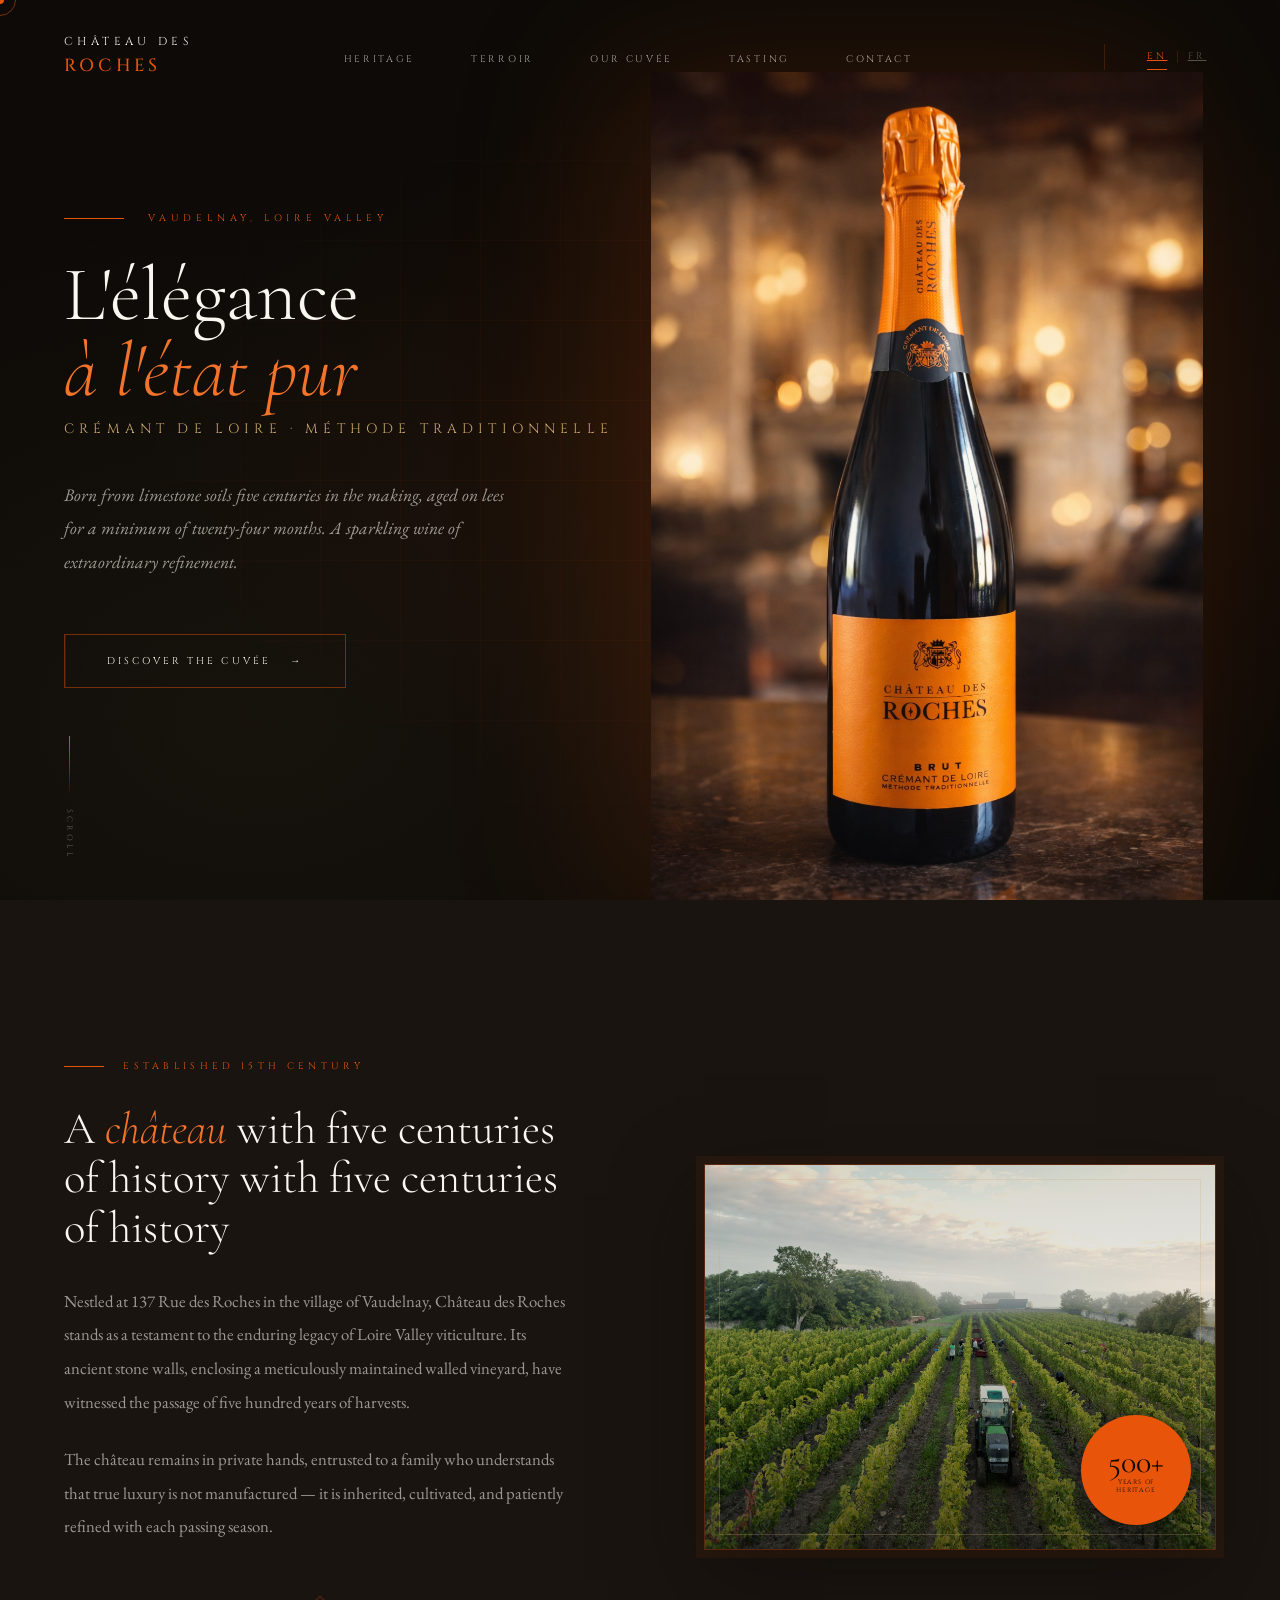
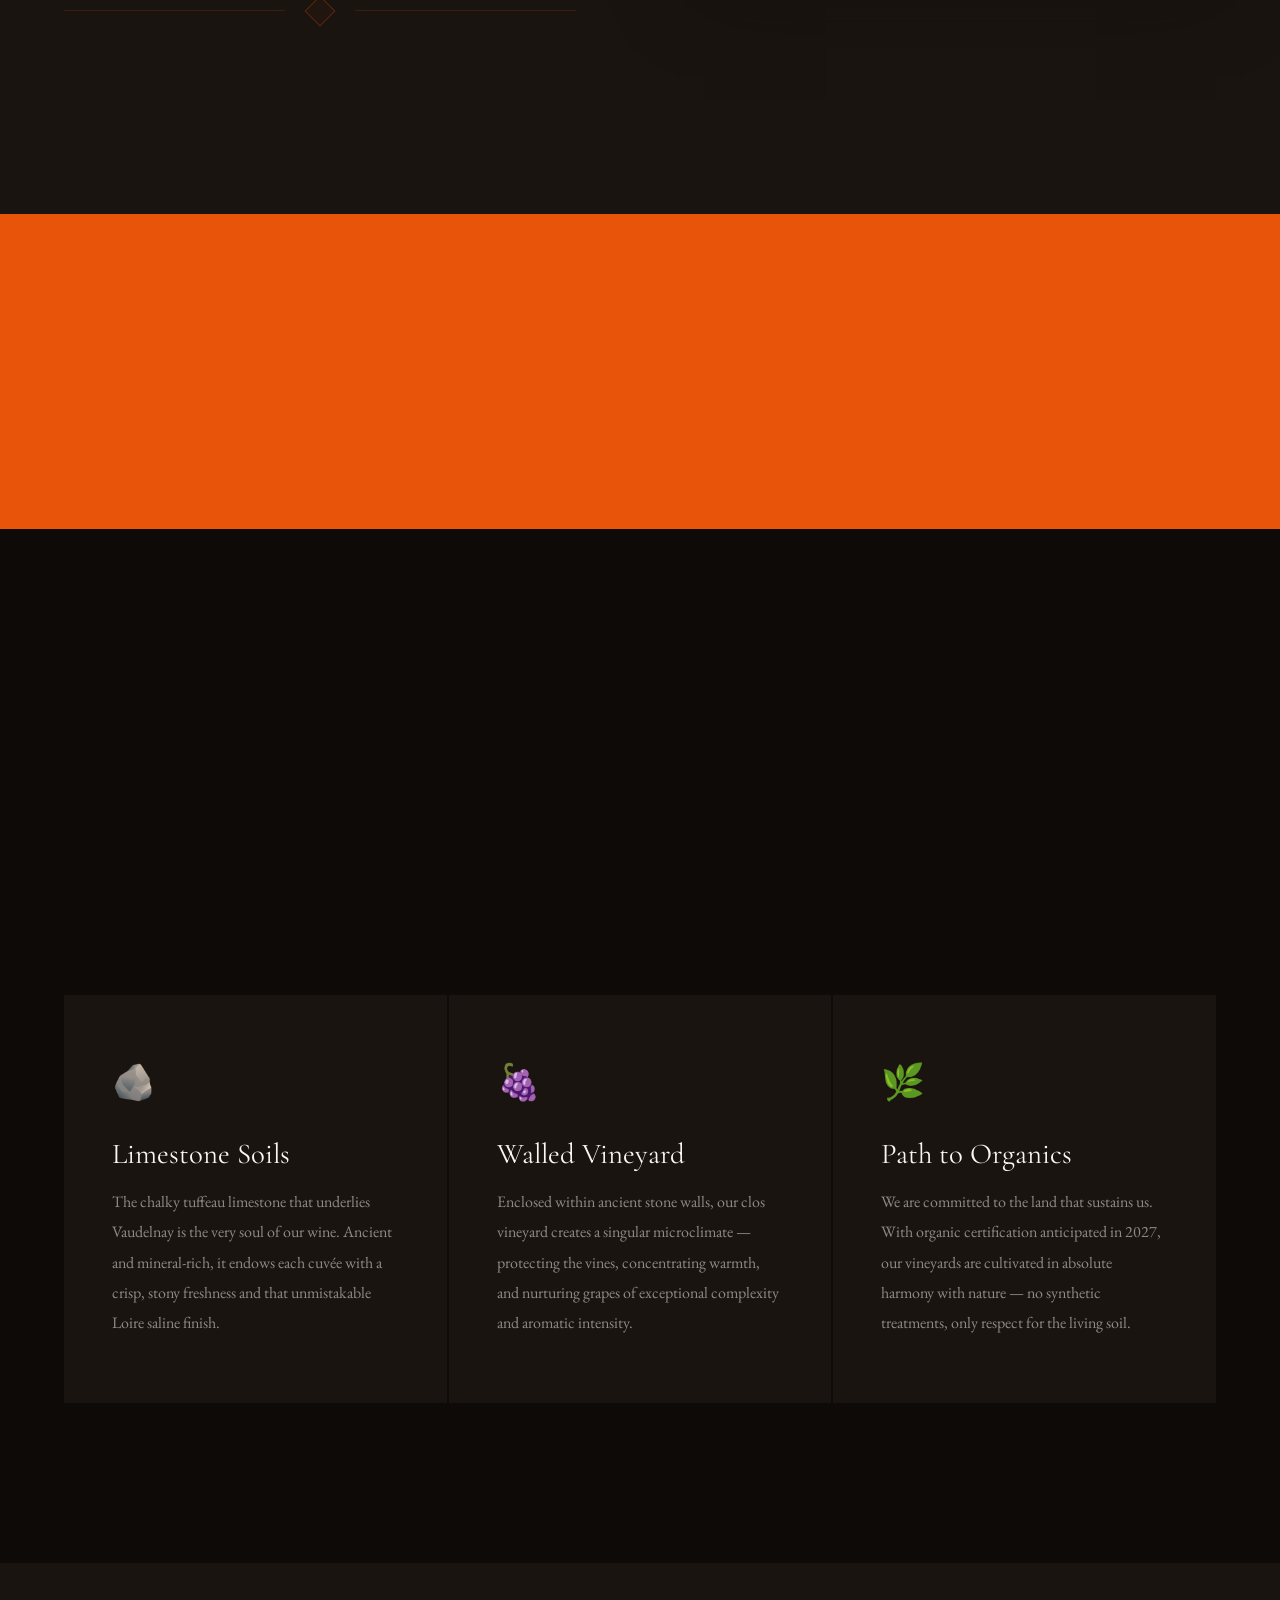
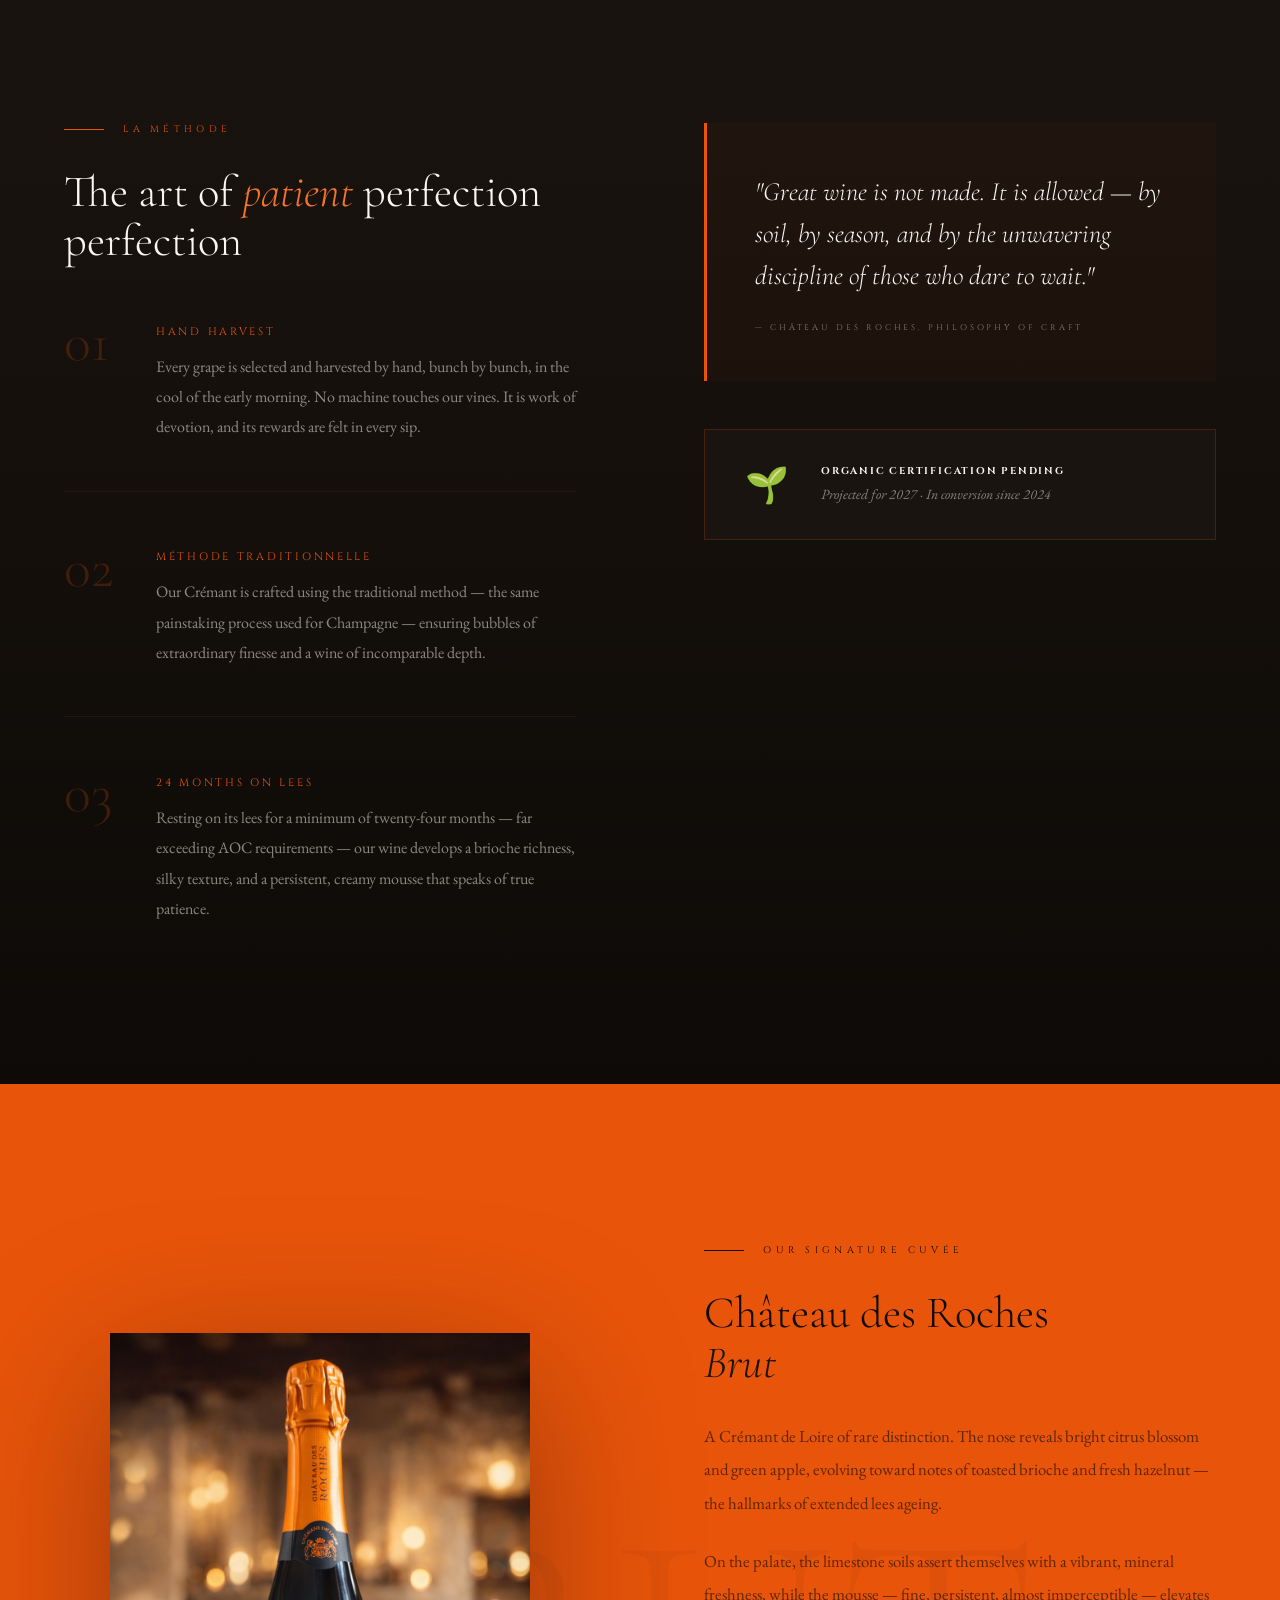
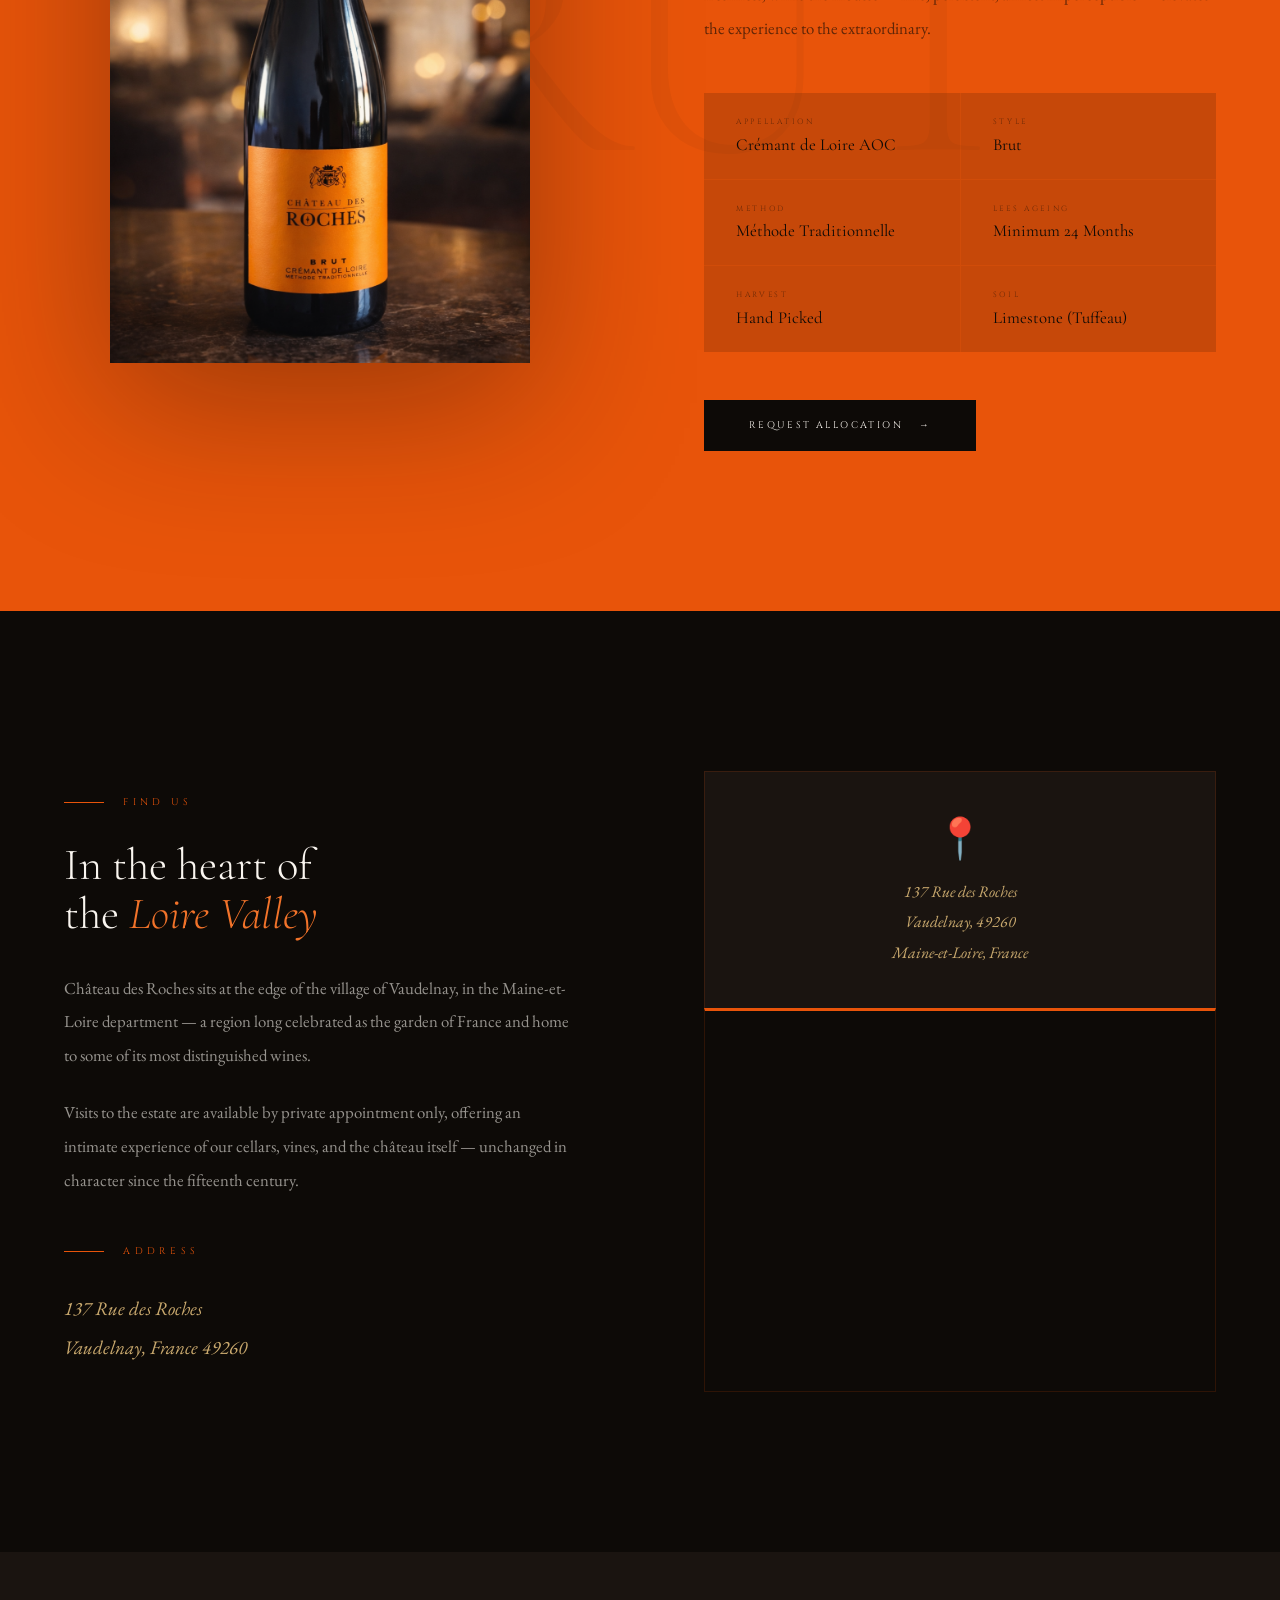
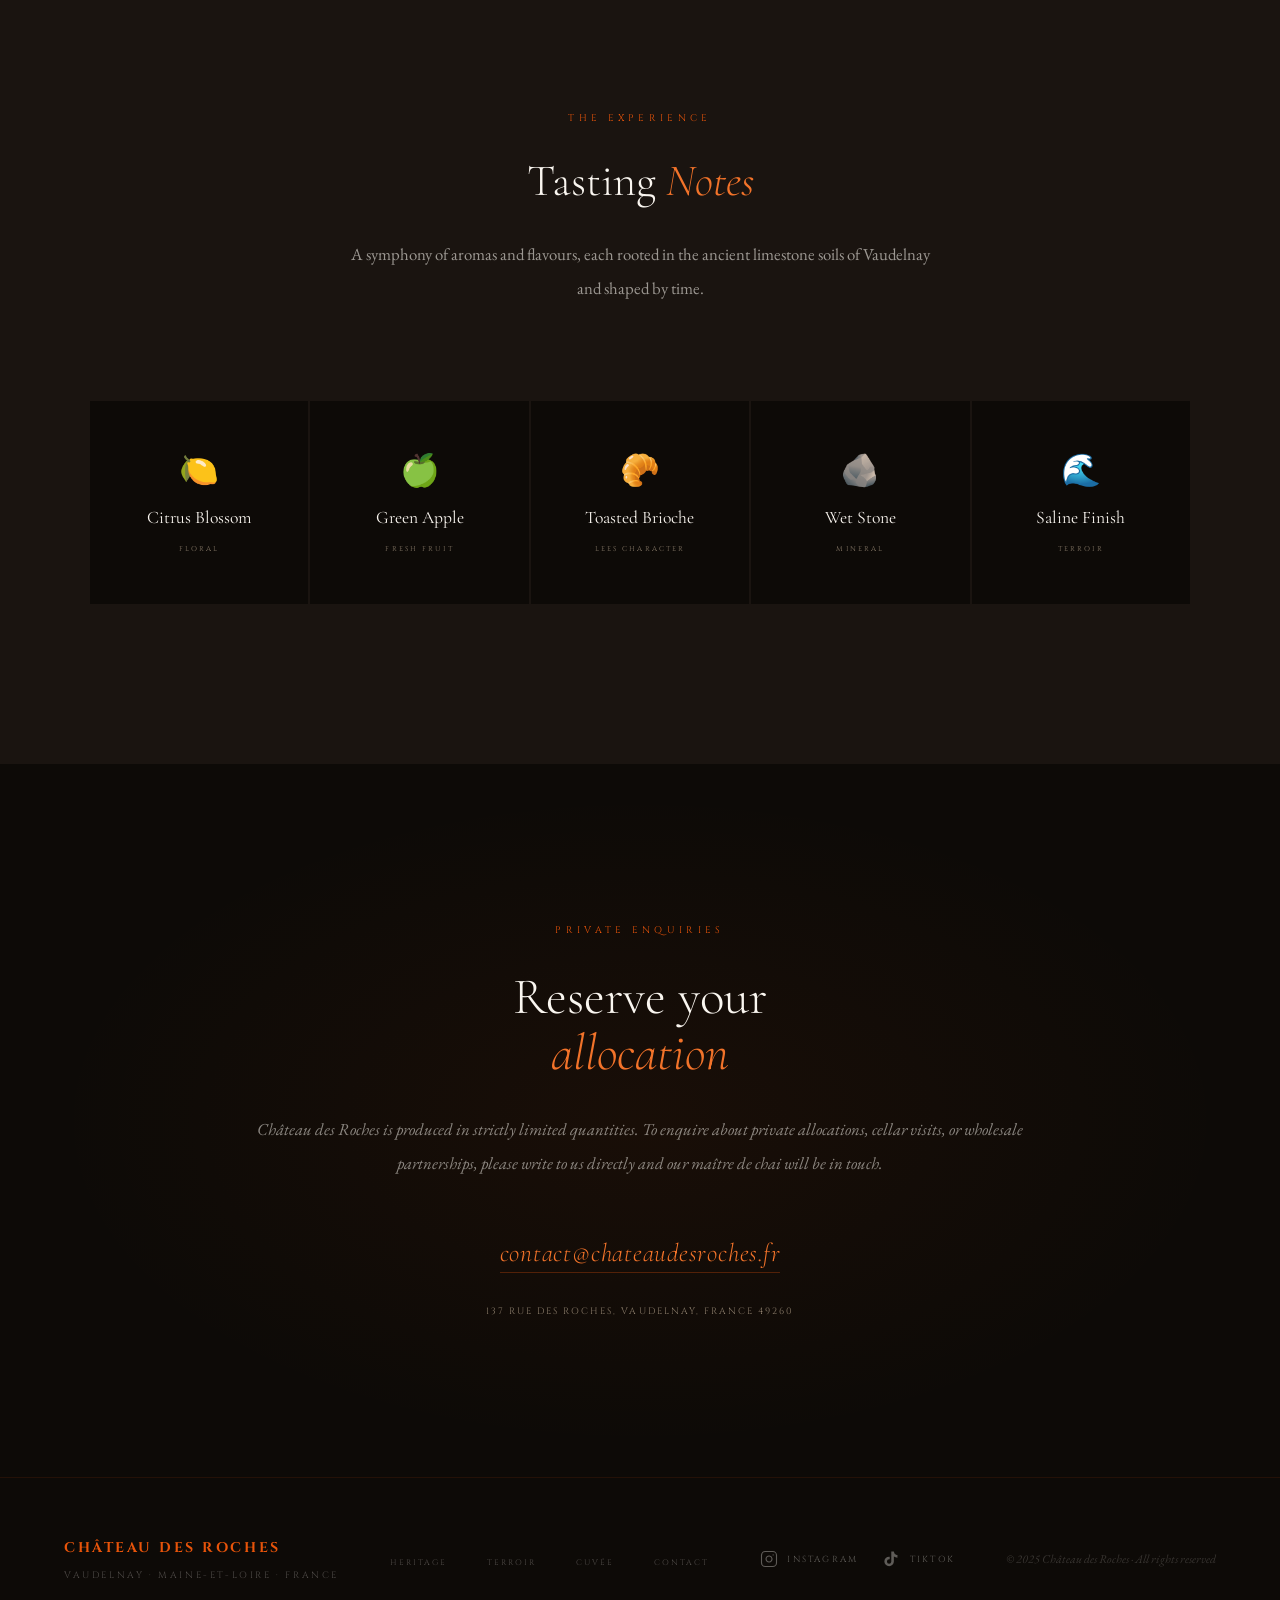
==== en/index.html @ 57ff8978 "Add /en/ English page with full SEO" ====
<!DOCTYPE html>
<html lang="en">
<head>
  <meta charset="UTF-8">
  <meta http-equiv="X-UA-Compatible" content="IE=edge">
  <meta name="viewport" content="width=device-width, initial-scale=1.0, minimum-scale=1.0">
  <meta name="theme-color" content="#0D0A07">
  <meta name="apple-mobile-web-app-capable" content="yes">
  <meta name="apple-mobile-web-app-status-bar-style" content="black-translucent">

  <!-- ═══ PRIMARY SEO ═══════════════════════════════════════════ -->
  <title>Château des Roches — Crémant de Loire Brut | Vaudelnay, France</title>
  <meta name="description" content="Château des Roches produces an exceptional Brut Crémant de Loire by méthode traditionnelle at our 15th-century walled estate in Vaudelnay, Loire Valley. Aged 24 months on lees on limestone soils. Private allocations available.">
  <meta name="keywords" content="Château des Roches, Chateau des Roches, Crémant de Loire, Cremant de Loire, vin effervescent Loire, sparkling wine Loire Valley, Vaudelnay, méthode traditionnelle, vin biologique Loire, organic wine Loire, Brut Crémant, Maine-et-Loire wine">
  <meta name="language" content="English">
  <meta name="robots" content="index, follow, max-snippet:-1, max-image-preview:large, max-video-preview:-1">
  <meta name="author" content="Château des Roches">
  <meta name="geo.region" content="FR-PDL">
  <meta name="geo.placename" content="Vaudelnay, Maine-et-Loire, France">
  <meta name="geo.position" content="47.1589;-0.1412">
  <meta name="ICBM" content="47.1589, -0.1412">

  <!-- ═══ CANONICAL & HREFLANG ══════════════════════════════════ -->
  <link rel="canonical" href="https://chateaudesroches.fr/en/">
  <link rel="alternate" hreflang="en" href="https://chateaudesroches.fr/en/">
  <link rel="alternate" hreflang="fr" href="https://chateaudesroches.fr/fr/">
  <link rel="alternate" hreflang="x-default" href="https://chateaudesroches.fr/en/">

  <!-- ═══ OPEN GRAPH (Facebook, LinkedIn, WhatsApp) ═════════════ -->
  <meta property="og:type" content="website">
  <meta property="og:site_name" content="Château des Roches">
  <meta property="og:title" content="Château des Roches — Crémant de Loire Brut">
  <meta property="og:description" content="A 15th-century walled estate in Vaudelnay producing an exceptional Brut Crémant de Loire. Aged 24 months on limestone lees. Private allocations available.">
  <meta property="og:url" content="https://chateaudesroches.fr/en/">
  <meta property="og:image" content="https://chateaudesroches.fr/images/Chateau_des_Roches_Bottle.PNG">
  <meta property="og:image:alt" content="Château des Roches Brut Crémant de Loire bottle">
  <meta property="og:image:width" content="1200">
  <meta property="og:image:height" content="1600">
  <meta property="og:locale" content="en_GB">
  <meta property="og:locale:alternate" content="fr_FR">

  <!-- ═══ TWITTER / X CARD ══════════════════════════════════════ -->
  <meta name="twitter:card" content="summary_large_image">
  <meta name="twitter:title" content="Château des Roches — Crémant de Loire Brut">
  <meta name="twitter:description" content="A 15th-century walled estate in Vaudelnay producing an exceptional Brut Crémant de Loire. Aged 24 months on limestone lees.">
  <meta name="twitter:image" content="https://chateaudesroches.fr/images/Chateau_des_Roches_Bottle.PNG">

  <!-- ═══ JSON-LD STRUCTURED DATA ═══════════════════════════════ -->
  <script type="application/ld+json">
  {
    "@context": "https://schema.org",
    "@graph": [
      {
        "@type": "Winery",
        "@id": "https://chateaudesroches.fr/#winery",
        "name": "Château des Roches",
        "alternateName": ["Chateau des Roches", "Château des Roches Vaudelnay"],
        "description": "A 15th-century privately owned walled estate in Vaudelnay, Loire Valley, producing exquisite Brut Crémant de Loire by méthode traditionnelle from limestone soils, aged a minimum of 24 months on lees.",
        "url": "https://chateaudesroches.fr",
        "logo": "https://chateaudesroches.fr/images/Chateau_des_Roches_Bottle.PNG",
        "image": [
          "https://chateaudesroches.fr/images/Chateau_des_Roches_Bottle.PNG",
          "https://chateaudesroches.fr/images/Vendanges_Drone.JPG"
        ],
        "foundingDate": "1400",
        "address": {
          "@type": "PostalAddress",
          "streetAddress": "137 Rue des Roches",
          "addressLocality": "Vaudelnay",
          "postalCode": "49260",
          "addressCountry": "FR",
          "addressRegion": "Pays de la Loire"
        },
        "geo": {
          "@type": "GeoCoordinates",
          "latitude": 47.1589,
          "longitude": -0.1412
        },
        "email": "contact@chateaudesroches.fr",
        "sameAs": [
          "https://www.instagram.com/chateaudesroches",
          "https://www.tiktok.com/@chateaudesroches"
        ],
        "hasMap": "https://maps.google.com/maps?q=137+Rue+des+Roches,+Vaudelnay,+49260,+France"
      },
      {
        "@type": "Product",
        "@id": "https://chateaudesroches.fr/#product",
        "name": "Château des Roches Brut Crémant de Loire",
        "description": "An exceptional Brut Crémant de Loire produced by méthode traditionnelle from hand-harvested grapes on limestone soils in Vaudelnay. Aged minimum 24 months on lees, developing fine persistent bubbles, citrus blossom, toasted brioche and a distinctive mineral saline finish.",
        "brand": { "@type": "Brand", "name": "Château des Roches" },
        "manufacturer": { "@id": "https://chateaudesroches.fr/#winery" },
        "image": "https://chateaudesroches.fr/images/Chateau_des_Roches_Bottle.PNG",
        "category": "Crémant de Loire AOC",
        "countryOfOrigin": "FR",
        "additionalProperty": [
          { "@type": "PropertyValue", "name": "Appellation", "value": "Crémant de Loire AOC" },
          { "@type": "PropertyValue", "name": "Style", "value": "Brut" },
          { "@type": "PropertyValue", "name": "Method", "value": "Méthode Traditionnelle" },
          { "@type": "PropertyValue", "name": "Lees Ageing", "value": "Minimum 24 months" },
          { "@type": "PropertyValue", "name": "Harvest", "value": "Hand picked" },
          { "@type": "PropertyValue", "name": "Soil", "value": "Limestone (Tuffeau)" }
        ]
      },
      {
        "@type": "WebSite",
        "@id": "https://chateaudesroches.fr/#website",
        "url": "https://chateaudesroches.fr",
        "name": "Château des Roches",
        "description": "Official website of Château des Roches — Crémant de Loire, Vaudelnay",
        "inLanguage": ["en", "fr"],
        "publisher": { "@id": "https://chateaudesroches.fr/#winery" }
      }
    ]
  }
  </script>

  <!-- ═══ STYLESHEETS ════════════════════════════════════════════ -->
  <link rel="stylesheet" href="../css/style.css">
  <link rel="stylesheet" href="../css/animations.css">
  <link rel="preconnect" href="https://fonts.googleapis.com">
  <link rel="dns-prefetch" href="https://fonts.googleapis.com">
  <link href="https://fonts.googleapis.com/css2?family=Cormorant+Garamond:ital,wght@0,300;0,400;0,500;1,300;1,400&family=Cinzel:wght@300;400;500&family=EB+Garamond:ital,wght@0,400;0,500;1,400&display=swap" rel="stylesheet">
</head>
<body>

  <div class="cursor" id="cursor"></div>
  <div class="cursor-ring" id="cursorRing"></div>

  <!-- ═══════════════════════════════════════ NAVIGATION -->
  <nav id="nav">
    <a href="#" class="nav-logo">
      Château des
      <span>Roches</span>
    </a>
    <button class="nav-toggle" id="navToggle" aria-label="Toggle menu">
      <span></span><span></span><span></span>
    </button>
    <ul class="nav-links" id="navLinks">
      <li><a href="#heritage">Heritage</a></li>
      <li><a href="#terroir">Terroir</a></li>
      <li><a href="#cuvee">Our Cuvée</a></li>
      <li><a href="#tasting">Tasting</a></li>
      <li><a href="#contact">Contact</a></li>
    </ul>
    <div class="lang-switcher">
      <a class="lang-btn active" href="/en/" aria-label="English">EN</a>
      <span class="lang-divider"></span>
      <a class="lang-btn" href="/fr/" aria-label="Passer en français">FR</a>
    </div>
  </nav>

  <!-- ═══════════════════════════════════════ HERO -->
  <section class="hero" id="home">
    <div class="hero-bg"></div>
    <div class="hero-lines"></div>
    <div class="hero-content">
      <p class="hero-eyebrow">Vaudelnay, Loire Valley</p>
      <h1 class="hero-title">
        L'élégance<br>
        <em>à l'état pur</em>
      </h1>
      <p class="hero-subtitle">Crémant de Loire · Méthode Traditionnelle</p>
      <p class="hero-desc">Born from limestone soils five centuries in the making, aged on lees for a minimum of twenty-four months. A sparkling wine of extraordinary refinement.</p>
      <a href="#cuvee" class="hero-cta">
        <span>Discover the Cuvée</span>
        <span class="hero-cta-arrow">→</span>
      </a>
    </div>
    <div class="hero-bottle">
      <img src="../images/Chateau_des_Roches_Bottle.PNG" alt="Château des Roches Brut Crémant de Loire">
    </div>
    <div class="scroll-indicator">
      <div class="scroll-line"></div>
      <span>Scroll</span>
    </div>
  </section>

  <!-- ═══════════════════════════════════════ HERITAGE -->
  <section class="heritage" id="heritage">
    <div class="heritage-grid">
      <div class="reveal">
        <p class="section-label">Established 15th Century</p>
        <h2 class="section-title">A <em>château</em> with five centuries of history</em> with five centuries of history</h2>
        <p class="section-body">Nestled at 137 Rue des Roches in the village of Vaudelnay, Château des Roches stands as a testament to the enduring legacy of Loire Valley viticulture. Its ancient stone walls, enclosing a meticulously maintained walled vineyard, have witnessed the passage of five hundred years of harvests.</p>
        <p class="section-body">The château remains in private hands, entrusted to a family who understands that true luxury is not manufactured — it is inherited, cultivated, and patiently refined with each passing season.</p>
        <div class="divider">
          <div class="divider-line"></div>
          <div class="divider-icon"></div>
          <div class="divider-line"></div>
        </div>
      </div>
      <div class="heritage-visual reveal reveal-delay-2">
        <div class="heritage-frame">
          <img src="../images/Vendanges_Drone.JPG" alt="Harvest at Château des Roches — hand-picked vendanges at dawn" class="heritage-img">
          <div class="heritage-frame-overlay"></div>
          <div class="heritage-badge">
            <strong>500+</strong>
            <span>Years of Heritage</span>
          </div>
        </div>
      </div>
    </div>
  </section>

  <!-- ═══════════════════════════════════════ STATS -->
  <div class="stats">
    <div class="stats-inner">
      <div class="stat-item reveal">
        <span class="stat-number">XV<sup>e</sup></span>
        <span class="stat-label">Century Founded</span>
      </div>
      <div class="stat-item reveal reveal-delay-1">
        <span class="stat-number">24<sup>+</sup></span>
        <span class="stat-label">Months on Lees</span>
      </div>
      <div class="stat-item reveal reveal-delay-2">
        <span class="stat-number">100%</span>
        <span class="stat-label">Hand Harvested</span>
      </div>
      <div class="stat-item reveal reveal-delay-3">
        <span class="stat-number">2027</span>
        <span class="stat-label">Organic Certification</span>
      </div>
    </div>
  </div>

  <!-- ═══════════════════════════════════════ TERROIR -->
  <section class="terroir" id="terroir">
    <div class="terroir-inner">
      <div class="terroir-header reveal">
        <p class="section-label section-label--center">The Land Speaks</p>
        <h2 class="section-title">A <em>terroir</em> unlike any other</em> unlike any other</h2>
        <p class="section-body section-body--center">The chalky limestone soils of Vaudelnay, shaped over millennia, impart a distinctive mineral signature to every bottle — a whisper of the earth rendered in fine, persistent bubbles.</p>
      </div>
      <div class="terroir-cards">
        <div class="terroir-card reveal">
          <span class="terroir-icon">🪨</span>
          <h3 class="terroir-card-title">Limestone Soils</h3>
          <p class="terroir-card-body">The chalky tuffeau limestone that underlies Vaudelnay is the very soul of our wine. Ancient and mineral-rich, it endows each cuvée with a crisp, stony freshness and that unmistakable Loire saline finish.</p>
        </div>
        <div class="terroir-card reveal reveal-delay-1">
          <span class="terroir-icon">🍇</span>
          <h3 class="terroir-card-title">Walled Vineyard</h3>
          <p class="terroir-card-body">Enclosed within ancient stone walls, our clos vineyard creates a singular microclimate — protecting the vines, concentrating warmth, and nurturing grapes of exceptional complexity and aromatic intensity.</p>
        </div>
        <div class="terroir-card reveal reveal-delay-2">
          <span class="terroir-icon">🌿</span>
          <h3 class="terroir-card-title">Path to Organics</h3>
          <p class="terroir-card-body">We are committed to the land that sustains us. With organic certification anticipated in 2027, our vineyards are cultivated in absolute harmony with nature — no synthetic treatments, only respect for the living soil.</p>
        </div>
      </div>
    </div>
  </section>

  <!-- ═══════════════════════════════════════ PROCESS -->
  <section class="process" id="process">
    <div class="process-inner">
      <div>
        <p class="section-label reveal">La Méthode</p>
        <h2 class="section-title reveal">The art of <em>patient</em> perfection</em> perfection</h2>
        <div class="process-steps">
          <div class="process-step reveal">
            <span class="step-number">01</span>
            <div>
              <p class="step-title">Hand Harvest</p>
              <p class="step-body">Every grape is selected and harvested by hand, bunch by bunch, in the cool of the early morning. No machine touches our vines. It is work of devotion, and its rewards are felt in every sip.</p>
            </div>
          </div>
          <div class="process-step reveal reveal-delay-1">
            <span class="step-number">02</span>
            <div>
              <p class="step-title">Méthode Traditionnelle</p>
              <p class="step-body">Our Crémant is crafted using the traditional method — the same painstaking process used for Champagne — ensuring bubbles of extraordinary finesse and a wine of incomparable depth.</p>
            </div>
          </div>
          <div class="process-step reveal reveal-delay-2">
            <span class="step-number">03</span>
            <div>
              <p class="step-title">24 Months on Lees</p>
              <p class="step-body">Resting on its lees for a minimum of twenty-four months — far exceeding AOC requirements — our wine develops a brioche richness, silky texture, and a persistent, creamy mousse that speaks of true patience.</p>
            </div>
          </div>
        </div>
      </div>
      <div class="process-visual reveal reveal-delay-1">
        <div class="process-quote-block">
          <p class="process-quote" data-en='"Great wine is not made. It is allowed — by soil, by season, and by the unwavering discipline of those who dare to wait."' data-fr='"Le grand vin ne se fait pas. Il se permet — par le sol, par la saison et par la discipline indéfectible de ceux qui osent attendre."'>
            "Great wine is not made. It is allowed — by soil, by season,
            and by the unwavering discipline of those who dare to wait."
          </p>
          <p class="process-quote-attr">— Château des Roches, Philosophy of Craft</p>
        </div>
        <div class="organic-badge">
          <span class="organic-icon">🌱</span>
          <div class="organic-text">
            <strong>Organic Certification Pending</strong>
            <span>Projected for 2027 · In conversion since 2024</span>
          </div>
        </div>
      </div>
    </div>
  </section>

  <!-- ═══════════════════════════════════════ CUVÉE -->
  <section class="cuvee" id="cuvee">
    <div class="cuvee-inner">
      <div class="cuvee-bottle reveal">
        <img src="../images/Chateau_des_Roches_Bottle.PNG" alt="Château des Roches Brut">
      </div>
      <div class="cuvee-info reveal reveal-delay-1">
        <p class="section-label section-label--dark">Our Signature Cuvée</p>
        <h2 class="section-title section-title--dark">Château des Roches<br><em class="em--dark">Brut</em></h2>
        <p class="section-body section-body--dark">A Crémant de Loire of rare distinction. The nose reveals bright citrus blossom and green apple, evolving toward notes of toasted brioche and fresh hazelnut — the hallmarks of extended lees ageing.</p>
        <p class="section-body section-body--dark">On the palate, the limestone soils assert themselves with a vibrant, mineral freshness, while the mousse — fine, persistent, almost imperceptible — elevates the experience to the extraordinary.</p>
        <div class="cuvee-specs">
          <div class="spec-item">
            <p class="spec-label">Appellation</p>
            <p class="spec-value">Crémant de Loire AOC</p>
          </div>
          <div class="spec-item">
            <p class="spec-label">Style</p>
            <p class="spec-value">Brut</p>
          </div>
          <div class="spec-item">
            <p class="spec-label">Method</p>
            <p class="spec-value">Méthode Traditionnelle</p>
          </div>
          <div class="spec-item">
            <p class="spec-label">Lees Ageing</p>
            <p class="spec-value">Minimum 24 Months</p>
          </div>
          <div class="spec-item">
            <p class="spec-label">Harvest</p>
            <p class="spec-value">Hand Picked</p>
          </div>
          <div class="spec-item">
            <p class="spec-label">Soil</p>
            <p class="spec-value">Limestone (Tuffeau)</p>
          </div>
        </div>
        <a href="#contact" class="cuvee-btn">
          <span>Request Allocation</span>
          <span>→</span>
        </a>
      </div>
    </div>
  </section>

  <!-- ═══════════════════════════════════════ LOCATION -->
  <section class="location" id="location">
    <div class="location-inner">
      <div class="reveal">
        <p class="section-label">Find Us</p>
        <h2 class="section-title">In the heart of<br>the <em>Loire Valley</em></em></h2>
        <p class="section-body">Château des Roches sits at the edge of the village of Vaudelnay, in the Maine-et-Loire department — a region long celebrated as the garden of France and home to some of its most distinguished wines.</p>
        <p class="section-body">Visits to the estate are available by private appointment only, offering an intimate experience of our cellars, vines, and the château itself — unchanged in character since the fifteenth century.</p>
        <div class="location-address">
          <p class="section-label">Address</p>
          <address>
            137 Rue des Roches<br>
            Vaudelnay, France 49260
          </address>
        </div>
      </div>
      <div class="map-wrapper reveal reveal-delay-1">
        <div class="map-pin-area">
          <span class="map-pin">📍</span>
          <p class="map-address">
            137 Rue des Roches<br>
            Vaudelnay, 49260<br>
            Maine-et-Loire, France
          </p>
        </div>
        <div class="map-embed">
          <iframe
            src="https://maps.google.com/maps?q=137+Rue+des+Roches,+Vaudelnay,+49260,+France&t=&z=15&ie=UTF8&iwloc=&output=embed"
            width="100%"
            height="380"
            style="border:0;"
            allowfullscreen=""
            loading="lazy"
            referrerpolicy="no-referrer-when-downgrade"
            title="Château des Roches location">
          </iframe>
        </div>
      </div>
    </div>
  </section>

  <!-- ═══════════════════════════════════════ TASTING -->
  <section class="tasting" id="tasting">
    <div class="tasting-inner">
      <div class="tasting-header reveal">
        <p class="section-label section-label--center">The Experience</p>
        <h2 class="section-title">Tasting <em>Notes</em></em></h2>
        <p class="section-body section-body--center">A symphony of aromas and flavours, each rooted in the ancient limestone soils of Vaudelnay and shaped by time.</p>
      </div>
      <div class="tasting-wheel">
        <div class="note-card reveal">
          <span class="note-emoji">🍋</span>
          <span class="note-name">Citrus Blossom</span>
          <span class="note-type">Floral</span>
        </div>
        <div class="note-card reveal reveal-delay-1">
          <span class="note-emoji">🍏</span>
          <span class="note-name">Green Apple</span>
          <span class="note-type">Fresh Fruit</span>
        </div>
        <div class="note-card reveal reveal-delay-2">
          <span class="note-emoji">🥐</span>
          <span class="note-name">Toasted Brioche</span>
          <span class="note-type">Lees Character</span>
        </div>
        <div class="note-card reveal reveal-delay-3">
          <span class="note-emoji">🪨</span>
          <span class="note-name">Wet Stone</span>
          <span class="note-type">Mineral</span>
        </div>
        <div class="note-card reveal reveal-delay-4">
          <span class="note-emoji">🌊</span>
          <span class="note-name">Saline Finish</span>
          <span class="note-type">Terroir</span>
        </div>
      </div>
    </div>
  </section>

  <!-- ═══════════════════════════════════════ CONTACT -->
  <section class="contact" id="contact">
    <div class="contact-inner">
      <p class="section-label section-label--center reveal">Private Enquiries</p>
      <h2 class="contact-title reveal">Reserve your<br><em>allocation</em></em></h2>
      <p class="contact-body reveal">Château des Roches is produced in strictly limited quantities. To enquire about private allocations, cellar visits, or wholesale partnerships, please write to us directly and our maître de chai will be in touch.</p>
      <div class="contact-email-block reveal">
        <a href="mailto:contact@chateaudesroches.fr" class="contact-email-link">
          contact@chateaudesroches.fr
        </a>
      </div>
      <p class="contact-detail reveal" style="margin-top:2rem;">
        137 Rue des Roches, Vaudelnay, France 49260
      </p>
    </div>
  </section>

  <!-- ═══════════════════════════════════════ FOOTER -->
  <footer>
    <div class="footer-logo">
      <strong>Château des Roches</strong>
      Vaudelnay · Maine-et-Loire · France
    </div>
    <ul class="footer-links">
      <li><a href="#heritage">Heritage</a></li>
      <li><a href="#terroir">Terroir</a></li>
      <li><a href="#cuvee">Cuvée</a></li>
      <li><a href="#contact">Contact</a></li>
    </ul>
    <div class="footer-social">
      <a href="https://www.instagram.com/chateaudesroches" target="_blank" rel="noopener noreferrer" aria-label="Instagram" class="social-link">
        <svg xmlns="http://www.w3.org/2000/svg" width="18" height="18" viewBox="0 0 24 24" fill="none" stroke="currentColor" stroke-width="1.5" stroke-linecap="round" stroke-linejoin="round"><rect x="2" y="2" width="20" height="20" rx="5" ry="5"/><path d="M16 11.37A4 4 0 1 1 12.63 8 4 4 0 0 1 16 11.37z"/><line x1="17.5" y1="6.5" x2="17.51" y2="6.5"/></svg>
        <span>Instagram</span>
      </a>
      <a href="https://www.tiktok.com/@chateaudesroches" target="_blank" rel="noopener noreferrer" aria-label="TikTok" class="social-link">
        <svg xmlns="http://www.w3.org/2000/svg" width="18" height="18" viewBox="0 0 24 24" fill="currentColor"><path d="M19.59 6.69a4.83 4.83 0 0 1-3.77-4.25V2h-3.45v13.67a2.89 2.89 0 0 1-2.88 2.5 2.89 2.89 0 0 1-2.89-2.89 2.89 2.89 0 0 1 2.89-2.89c.28 0 .54.04.79.1V9.01a6.33 6.33 0 0 0-.79-.05 6.34 6.34 0 0 0-6.34 6.34 6.34 6.34 0 0 0 6.34 6.34 6.34 6.34 0 0 0 6.33-6.34V8.69a8.18 8.18 0 0 0 4.78 1.52V6.76a4.85 4.85 0 0 1-1.01-.07z"/></svg>
        <span>TikTok</span>
      </a>
    </div>
    <p class="footer-copy">© 2025 Château des Roches · All rights reserved</p>
  </footer>

  <script src="../js/main.js"></script>
</body>
</html>
---- css/style.css ----
/* ═══════════════════════════════════════════════════════════════
   CHÂTEAU DES ROCHES — Main Stylesheet
   Cross-browser compatible: Chrome, Firefox, Safari, iOS, Android
   IE11 graceful degradation (static colours, no vars)
   ═══════════════════════════════════════════════════════════════ */

/* ── Variables ─────────────────────────────────────────────── */
:root {
  --orange:        #E8540A;
  --orange-light:  #F2732A;
  --orange-deep:   #C43F00;
  --cream:         #FAF6F0;
  --parchment:     #F0E8DC;
  --charcoal:      #1A1410;
  --dark:          #0D0A07;
  --gold:          #C9A96E;
  --gold-light:    #E2C99A;
  --stone:         #8B7D6B;

  --font-display:  'Cormorant Garamond', Georgia, serif;
  --font-label:    'Cinzel', 'Trajan Pro', 'Times New Roman', serif;
  --font-body:     'EB Garamond', Georgia, serif;

  --transition-smooth: cubic-bezier(0.25, 0.46, 0.45, 0.94);
  --transition-bounce: cubic-bezier(0.34, 1.56, 0.64, 1);
}

/* ── Reset ─────────────────────────────────────────────────── */
*, *::before, *::after {
  margin: 0;
  padding: 0;
  box-sizing: border-box;
  /* Remove blue flash on tap — iOS/Android */
  -webkit-tap-highlight-color: transparent;
}
html {
  scroll-behavior: smooth;
  font-size: 16px;
  /* Prevent font size inflation on orientation change — iOS */
  -webkit-text-size-adjust: 100%;
  -ms-text-size-adjust: 100%;
  text-size-adjust: 100%;
}
body {
  font-family: 'EB Garamond', Georgia, serif; /* IE11 static fallback */
  font-family: var(--font-body);
  background: #0D0A07;
  background: var(--dark);
  color: #FAF6F0;
  color: var(--cream);
  overflow-x: hidden;
  cursor: none;
}
/* Restore cursor on touch devices */
@media (hover: none) and (pointer: coarse) {
  body { cursor: auto; }
}
img { display: block; max-width: 100%; }
a { color: inherit; }
address { font-style: normal; }

/* ── Custom Cursor (desktop only) ──────────────────────────── */
.cursor {
  position: fixed;
  width: 8px;
  height: 8px;
  background: #E8540A;
  background: var(--orange);
  border-radius: 50%;
  pointer-events: none;
  z-index: 9999;
  -webkit-transform: translate(-50%, -50%);
  transform: translate(-50%, -50%);
  transition: transform 0.1s ease, width 0.3s ease, height 0.3s ease;
}
.cursor-ring {
  position: fixed;
  width: 32px;
  height: 32px;
  border: 1px solid rgba(232, 84, 10, 0.5);
  border-radius: 50%;
  pointer-events: none;
  z-index: 9998;
  -webkit-transform: translate(-50%, -50%);
  transform: translate(-50%, -50%);
  transition: width 0.3s ease, height 0.3s ease, border-color 0.3s ease;
}
.cursor.hover  { width: 4px; height: 4px; }
.cursor-ring.hover { width: 56px; height: 56px; border-color: rgba(232, 84, 10, 0.8); }
@media (hover: none) and (pointer: coarse) {
  .cursor, .cursor-ring { display: none; }
}

/* ── Navigation ─────────────────────────────────────────────── */
nav {
  position: fixed;
  top: 0; left: 0; right: 0;
  z-index: 100;
  padding: 2rem 4rem;
  display: -webkit-box;
  display: -ms-flexbox;
  display: flex;
  -webkit-box-align: center;
  -ms-flex-align: center;
  align-items: center;
  -webkit-box-pack: justify;
  -ms-flex-pack: justify;
  justify-content: space-between;
  transition: background 0.5s ease, padding 0.5s ease;
}
nav.scrolled {
  background: rgba(13, 10, 7, 0.96);
  padding: 1.2rem 4rem;
  border-bottom: 1px solid rgba(232, 84, 10, 0.12);
  /* Prefixed for Safari */
  -webkit-backdrop-filter: blur(16px);
  backdrop-filter: blur(16px);
}
.nav-logo {
  font-family: 'Cinzel', 'Times New Roman', serif;
  font-family: var(--font-label);
  font-size: 0.72rem;
  font-weight: 400;
  letter-spacing: 0.38em;
  color: #FAF6F0;
  color: var(--cream);
  text-transform: uppercase;
  text-decoration: none;
  line-height: 1.7;
}
.nav-logo span {
  display: block;
  font-size: 1.1rem;
  font-weight: 500;
  letter-spacing: 0.22em;
  color: #E8540A;
  color: var(--orange);
}
.nav-links {
  display: -webkit-box;
  display: -ms-flexbox;
  display: flex;
  gap: 3.5rem;
  list-style: none;
}
.nav-links a {
  font-family: 'Cinzel', serif;
  font-family: var(--font-label);
  font-size: 0.6rem;
  letter-spacing: 0.28em;
  text-transform: uppercase;
  color: rgba(250, 246, 240, 0.65);
  text-decoration: none;
  transition: color 0.3s ease;
  position: relative;
}
.nav-links a::after {
  content: '';
  position: absolute;
  bottom: -4px; left: 0; right: 0;
  height: 1px;
  background: #E8540A;
  background: var(--orange);
  -webkit-transform: scaleX(0);
  transform: scaleX(0);
  -webkit-transform-origin: left;
  transform-origin: left;
  transition: -webkit-transform 0.3s ease;
  transition: transform 0.3s ease;
}
.nav-links a:hover { color: #FAF6F0; color: var(--cream); }
.nav-links a:hover::after { -webkit-transform: scaleX(1); transform: scaleX(1); }

/* Mobile hamburger */
.nav-toggle {
  display: none;
  -webkit-box-orient: vertical;
  -webkit-box-direction: normal;
  -ms-flex-direction: column;
  flex-direction: column;
  gap: 5px;
  background: none;
  border: none;
  cursor: pointer;
  padding: 4px;
}
.nav-toggle span {
  display: block;
  width: 24px; height: 1px;
  background: #FAF6F0;
  background: var(--cream);
  transition: all 0.3s ease;
}

/* ── Language Switcher ──────────────────────────────────────── */
.lang-switcher {
  display: -webkit-box;
  display: -ms-flexbox;
  display: flex;
  -webkit-box-align: center;
  -ms-flex-align: center;
  align-items: center;
  gap: 0;
  margin-left: 2.5rem;
  padding-left: 2rem;
  border-left: 1px solid rgba(232, 84, 10, 0.2);
}
.lang-btn {
  background: none;
  border: none;
  cursor: pointer;
  font-family: 'Cinzel', serif;
  font-family: var(--font-label);
  font-size: 0.6rem;
  font-weight: 400;
  letter-spacing: 0.35em;
  text-transform: uppercase;
  color: rgba(250, 246, 240, 0.3);
  padding: 0.4rem 0.6rem;
  position: relative;
  transition: color 0.3s ease;
}
.lang-btn::after {
  content: '';
  position: absolute;
  bottom: 0; left: 0.6rem; right: 0.6rem;
  height: 1px;
  background: #E8540A;
  background: var(--orange);
  -webkit-transform: scaleX(0);
  transform: scaleX(0);
  -webkit-transform-origin: left;
  transform-origin: left;
  transition: -webkit-transform 0.3s ease;
  transition: transform 0.3s ease;
}
.lang-btn:hover { color: rgba(250, 246, 240, 0.65); }
.lang-btn.active { color: #E8540A; color: var(--orange); }
.lang-btn.active::after { -webkit-transform: scaleX(1); transform: scaleX(1); }
.lang-divider {
  width: 1px; height: 12px;
  background: rgba(232, 84, 10, 0.2);
  -ms-flex-negative: 0;
  flex-shrink: 0;
}

/* ── Hero ───────────────────────────────────────────────────── */
.hero {
  position: relative;
  height: 100vh;
  /* iOS Safari 100vh fix */
  min-height: 700px;
  display: -webkit-box;
  display: -ms-flexbox;
  display: flex;
  -webkit-box-align: center;
  -ms-flex-align: center;
  align-items: center;
  overflow: hidden;
  background: #0D0A07;
  background: var(--dark);
}
/* iOS: fix 100vh including address bar */
@supports (-webkit-touch-callout: none) {
  .hero {
    height: -webkit-fill-available;
    min-height: -webkit-fill-available;
  }
}
.hero-bg {
  position: absolute;
  inset: 0;
  background:
    radial-gradient(ellipse at 70% 50%, rgba(232, 84, 10, 0.08) 0%, transparent 60%),
    radial-gradient(ellipse at 20% 80%, rgba(201, 169, 110, 0.05) 0%, transparent 50%);
}
.hero-lines {
  position: absolute;
  inset: 0;
  background-image:
    linear-gradient(rgba(232, 84, 10, 0.04) 1px, transparent 1px),
    linear-gradient(90deg, rgba(232, 84, 10, 0.04) 1px, transparent 1px);
  background-size: 80px 80px;
  /* Prefixed mask for Safari */
  -webkit-mask-image: radial-gradient(ellipse at center, black 30%, transparent 75%);
  mask-image: radial-gradient(ellipse at center, black 30%, transparent 75%);
}
.hero-content {
  position: relative;
  z-index: 2;
  padding: 0 4rem;
  max-width: 55%;
  -webkit-animation: heroReveal 1.6s cubic-bezier(0.25, 0.46, 0.45, 0.94) 0.2s both;
  animation: heroReveal 1.6s cubic-bezier(0.25, 0.46, 0.45, 0.94) 0.2s both;
}
.hero-eyebrow {
  font-family: 'Cinzel', serif;
  font-family: var(--font-label);
  font-size: 0.6rem;
  letter-spacing: 0.5em;
  text-transform: uppercase;
  color: #E8540A;
  color: var(--orange);
  margin-bottom: 2rem;
  display: -webkit-box;
  display: -ms-flexbox;
  display: flex;
  -webkit-box-align: center;
  -ms-flex-align: center;
  align-items: center;
  gap: 1.5rem;
}
.hero-eyebrow::before {
  content: '';
  width: 60px; height: 1px;
  background: #E8540A;
  background: var(--orange);
  -ms-flex-negative: 0;
  flex-shrink: 0;
}
.hero-title {
  font-family: 'Cormorant Garamond', Georgia, serif;
  font-family: var(--font-display);
  font-weight: 300;
  /* IE11 static fallback before clamp */
  font-size: 4.5rem;
  font-size: clamp(3.2rem, 6vw, 6.5rem);
  line-height: 1.0;
  color: #FAF6F0;
  color: var(--cream);
  margin-bottom: 0.4rem;
}
.hero-title em { font-style: italic; color: #F2732A; color: var(--orange-light); }
.hero-subtitle {
  font-family: 'Cinzel', serif;
  font-family: var(--font-label);
  font-size: 0.85rem;
  letter-spacing: 0.38em;
  text-transform: uppercase;
  color: #C9A96E;
  color: var(--gold);
  margin-bottom: 2.5rem;
  margin-top: 0.6rem;
}
.hero-desc {
  font-size: 1.1rem;
  line-height: 1.9;
  color: rgba(250, 246, 240, 0.6);
  max-width: 460px;
  margin-bottom: 3.5rem;
  font-style: italic;
}
.hero-cta {
  display: -webkit-inline-box;
  display: -ms-inline-flexbox;
  display: inline-flex;
  -webkit-box-align: center;
  -ms-flex-align: center;
  align-items: center;
  gap: 1.2rem;
  font-family: 'Cinzel', serif;
  font-family: var(--font-label);
  font-size: 0.62rem;
  letter-spacing: 0.3em;
  text-transform: uppercase;
  color: #FAF6F0;
  color: var(--cream);
  text-decoration: none;
  border: 1px solid rgba(232, 84, 10, 0.45);
  padding: 1.2rem 2.6rem;
  position: relative;
  overflow: hidden;
  transition: gap 0.3s ease;
}
.hero-cta::before {
  content: '';
  position: absolute;
  inset: 0;
  background: #E8540A;
  background: var(--orange);
  -webkit-transform: translateX(-100%);
  transform: translateX(-100%);
  transition: -webkit-transform 0.4s cubic-bezier(0.25, 0.46, 0.45, 0.94);
  transition: transform 0.4s cubic-bezier(0.25, 0.46, 0.45, 0.94);
}
.hero-cta:hover { gap: 1.8rem; }
.hero-cta:hover::before { -webkit-transform: translateX(0); transform: translateX(0); }
.hero-cta span, .hero-cta-arrow { position: relative; z-index: 1; }
.hero-bottle {
  position: absolute;
  right: 6%; bottom: 0;
  height: 92vh;
  z-index: 3;
  -webkit-animation: bottleReveal 2s cubic-bezier(0.25, 0.46, 0.45, 0.94) 0.4s both;
  animation: bottleReveal 2s cubic-bezier(0.25, 0.46, 0.45, 0.94) 0.4s both;
  -webkit-filter: drop-shadow(-40px 0 80px rgba(232, 84, 10, 0.15));
  filter: drop-shadow(-40px 0 80px rgba(232, 84, 10, 0.15));
}
.hero-bottle img { height: 100%; width: auto; -o-object-fit: contain; object-fit: contain; }
.scroll-indicator {
  position: absolute;
  bottom: 2.5rem; left: 4rem;
  display: -webkit-box;
  display: -ms-flexbox;
  display: flex;
  -webkit-box-orient: vertical;
  -webkit-box-direction: normal;
  -ms-flex-direction: column;
  flex-direction: column;
  -webkit-box-align: center;
  -ms-flex-align: center;
  align-items: center;
  gap: 0.8rem;
  z-index: 5;
  -webkit-animation: fadeIn 2s 1.8s both;
  animation: fadeIn 2s 1.8s both;
}
.scroll-indicator span {
  font-family: 'Cinzel', serif;
  font-family: var(--font-label);
  font-size: 0.5rem;
  letter-spacing: 0.4em;
  text-transform: uppercase;
  color: rgba(250, 246, 240, 0.35);
  -webkit-writing-mode: vertical-rl;
  -ms-writing-mode: tb-rl;
  writing-mode: vertical-rl;
}
.scroll-line {
  width: 1px; height: 60px;
  background: -webkit-gradient(linear, left top, left bottom, from(#E8540A), to(transparent));
  background: linear-gradient(to bottom, #E8540A, transparent);
  -webkit-animation: scrollPulse 2.2s ease-in-out infinite;
  animation: scrollPulse 2.2s ease-in-out infinite;
}

/* ── Common Section Styles ──────────────────────────────────── */
.section-label {
  font-family: 'Cinzel', serif;
  font-family: var(--font-label);
  font-size: 0.6rem;
  letter-spacing: 0.45em;
  text-transform: uppercase;
  color: #E8540A;
  color: var(--orange);
  margin-bottom: 2rem;
  display: -webkit-box;
  display: -ms-flexbox;
  display: flex;
  -webkit-box-align: center;
  -ms-flex-align: center;
  align-items: center;
  gap: 1.2rem;
}
.section-label::before {
  content: '';
  width: 40px; height: 1px;
  background: #E8540A;
  background: var(--orange);
  -ms-flex-negative: 0;
  flex-shrink: 0;
}
.section-label--center { -webkit-box-pack: center; -ms-flex-pack: center; justify-content: center; }
.section-label--center::before { display: none; }
.section-label--dark { color: #0D0A07; color: var(--dark); }
.section-label--dark::before { background: #0D0A07; background: var(--dark); }
.section-title {
  font-family: 'Cormorant Garamond', Georgia, serif;
  font-family: var(--font-display);
  font-weight: 300;
  font-size: 3rem;
  font-size: clamp(2.2rem, 3.5vw, 3.8rem);
  line-height: 1.1;
  color: #FAF6F0;
  color: var(--cream);
  margin-bottom: 2rem;
}
.section-title em { font-style: italic; color: #F2732A; color: var(--orange-light); }
.section-title--dark { color: #0D0A07; color: var(--dark); }
.em--dark { color: #1A1410 !important; color: var(--charcoal) !important; }
.section-body {
  font-size: 1.05rem;
  line-height: 2;
  color: rgba(250, 246, 240, 0.58);
  margin-bottom: 1.5rem;
}
.section-body--center { max-width: 580px; margin-left: auto; margin-right: auto; text-align: center; }
.section-body--dark { color: rgba(13, 10, 7, 0.62); }
.divider {
  display: -webkit-box;
  display: -ms-flexbox;
  display: flex;
  -webkit-box-align: center;
  -ms-flex-align: center;
  align-items: center;
  -webkit-box-pack: center;
  -ms-flex-pack: center;
  justify-content: center;
  gap: 1.5rem;
  padding: 2rem 0;
}
.divider-line { -webkit-box-flex: 1; -ms-flex: 1; flex: 1; height: 1px; background: rgba(232, 84, 10, 0.15); }
.divider-icon {
  width: 22px; height: 22px;
  border: 1px solid rgba(232, 84, 10, 0.3);
  -webkit-transform: rotate(45deg);
  transform: rotate(45deg);
  background: rgba(232, 84, 10, 0.04);
  -ms-flex-negative: 0;
  flex-shrink: 0;
}

/* ── Heritage ───────────────────────────────────────────────── */
.heritage { padding: 10rem 4rem; background: #1A1410; background: var(--charcoal); overflow: hidden; }
.heritage-grid {
  display: -ms-grid;
  display: grid;
  -ms-grid-columns: 1fr 8rem 1fr;
  grid-template-columns: 1fr 1fr;
  gap: 8rem;
  -webkit-box-align: center;
  -ms-flex-align: center;
  align-items: center;
  max-width: 1400px;
  margin: 0 auto;
}
.heritage-visual { position: relative; }
.heritage-frame {
  position: relative;
  width: 100%;
  height: 0;
  padding-bottom: 75%;
  border: 1px solid rgba(232, 84, 10, 0.3);
  overflow: hidden;
  -webkit-box-shadow: 0 0 0 8px rgba(232, 84, 10, 0.06), 0 30px 80px rgba(13, 10, 7, 0.5);
  box-shadow: 0 0 0 8px rgba(232, 84, 10, 0.06), 0 30px 80px rgba(13, 10, 7, 0.5);
}
.heritage-frame::before {
  content: '';
  position: absolute;
  inset: 14px;
  border: 1px solid rgba(201, 169, 110, 0.25);
  pointer-events: none;
  z-index: 3;
}
.heritage-img {
  position: absolute;
  top: 0; left: 0;
  width: 100%; height: 100%;
  -o-object-fit: cover;
  object-fit: cover;
  -o-object-position: center center;
  object-position: center center;
  display: block;
  transition: -webkit-transform 0.8s cubic-bezier(0.25, 0.46, 0.45, 0.94);
  transition: transform 0.8s cubic-bezier(0.25, 0.46, 0.45, 0.94);
  -webkit-filter: sepia(28%) saturate(1.25) brightness(0.88) hue-rotate(-8deg) contrast(1.08);
  filter: sepia(28%) saturate(1.25) brightness(0.88) hue-rotate(-8deg) contrast(1.08);
}
.heritage-frame:hover .heritage-img { -webkit-transform: scale(1.04); transform: scale(1.04); }
.heritage-frame-overlay {
  position: absolute; inset: 0;
  background: -webkit-gradient(linear, left top, left bottom, from(rgba(13,10,7,0.08)), color-stop(35%, rgba(13,10,7,0)), to(rgba(13,10,7,0.55)));
  background: linear-gradient(to bottom, rgba(13,10,7,0.08) 0%, rgba(13,10,7,0) 35%, rgba(13,10,7,0.55) 100%);
  z-index: 2;
}
.heritage-badge {
  position: absolute;
  bottom: 1.5rem; right: 1.5rem;
  width: 110px; height: 110px;
  background: #E8540A; background: var(--orange);
  border-radius: 50%;
  display: -webkit-box; display: -ms-flexbox; display: flex;
  -webkit-box-orient: vertical; -webkit-box-direction: normal;
  -ms-flex-direction: column; flex-direction: column;
  -webkit-box-align: center; -ms-flex-align: center; align-items: center;
  -webkit-box-pack: center; -ms-flex-pack: center; justify-content: center;
  text-align: center;
  padding: 1rem;
  z-index: 4;
  -webkit-box-shadow: 0 4px 20px rgba(13,10,7,0.4);
  box-shadow: 0 4px 20px rgba(13,10,7,0.4);
}
.heritage-badge strong {
  font-family: 'Cormorant Garamond', Georgia, serif;
  font-family: var(--font-display);
  font-size: 2rem; font-weight: 400; line-height: 1;
  color: #0D0A07; color: var(--dark); display: block;
}
.heritage-badge span {
  font-family: 'Cinzel', serif; font-family: var(--font-label);
  font-size: 0.4rem; letter-spacing: 0.12em; text-transform: uppercase;
  color: #0D0A07; color: var(--dark);
}

/* ── Stats ──────────────────────────────────────────────────── */
.stats { background: #E8540A; background: var(--orange); padding: 5rem 4rem; }
.stats-inner {
  max-width: 1400px; margin: 0 auto;
  display: -ms-grid; display: grid;
  -ms-grid-columns: 1fr 1fr 1fr 1fr;
  grid-template-columns: repeat(4, 1fr);
  gap: 2rem;
}
.stat-item { text-align: center; padding: 2rem 1rem; border-right: 1px solid rgba(13,10,7,0.12); }
.stat-item:last-child { border-right: none; }
.stat-number {
  font-family: 'Cormorant Garamond', Georgia, serif; font-family: var(--font-display);
  font-size: 3.8rem; font-weight: 300; line-height: 1;
  color: #0D0A07; color: var(--dark); display: block; margin-bottom: 0.6rem;
}
.stat-number sup { font-size: 1.8rem; }
.stat-label {
  font-family: 'Cinzel', serif; font-family: var(--font-label);
  font-size: 0.52rem; letter-spacing: 0.28em; text-transform: uppercase;
  color: rgba(13,10,7,0.58);
}

/* ── Terroir ────────────────────────────────────────────────── */
.terroir { padding: 10rem 4rem; background: #0D0A07; background: var(--dark); }
.terroir-inner { max-width: 1400px; margin: 0 auto; }
.terroir-header { text-align: center; margin-bottom: 7rem; }
.terroir-cards {
  display: -ms-grid; display: grid;
  -ms-grid-columns: 1fr 2px 1fr 2px 1fr;
  grid-template-columns: repeat(3, 1fr);
  gap: 2px;
}
.terroir-card {
  background: #1A1410; background: var(--charcoal);
  padding: 4rem 3rem; position: relative; overflow: hidden;
  transition: -webkit-transform 0.4s cubic-bezier(0.25, 0.46, 0.45, 0.94);
  transition: transform 0.4s cubic-bezier(0.25, 0.46, 0.45, 0.94);
}
.terroir-card::before {
  content: ''; position: absolute; bottom: 0; left: 0; right: 0; height: 3px;
  background: #E8540A; background: var(--orange);
  -webkit-transform: scaleX(0); transform: scaleX(0);
  -webkit-transform-origin: left; transform-origin: left;
  transition: -webkit-transform 0.4s ease; transition: transform 0.4s ease;
}
.terroir-card:hover { -webkit-transform: translateY(-8px); transform: translateY(-8px); }
.terroir-card:hover::before { -webkit-transform: scaleX(1); transform: scaleX(1); }
.terroir-icon { font-size: 2.2rem; margin-bottom: 2rem; display: block; }
.terroir-card-title {
  font-family: 'Cormorant Garamond', Georgia, serif; font-family: var(--font-display);
  font-size: 1.8rem; font-weight: 400; color: #FAF6F0; color: var(--cream); margin-bottom: 1rem;
}
.terroir-card-body { font-size: 1rem; line-height: 1.9; color: rgba(250,246,240,0.52); }

/* ── Process ────────────────────────────────────────────────── */
.process { padding: 10rem 4rem; background: -webkit-gradient(linear, left top, left bottom, from(#1A1410), to(#0D0A07)); background: linear-gradient(to bottom, #1A1410, #0D0A07); }
.process-inner {
  max-width: 1400px; margin: 0 auto;
  display: -ms-grid; display: grid;
  -ms-grid-columns: 1fr 8rem 1fr;
  grid-template-columns: 1fr 1fr;
  gap: 8rem;
  -webkit-box-align: start; -ms-flex-align: start; align-items: start;
}
.process-steps { display: -webkit-box; display: -ms-flexbox; display: flex; -webkit-box-orient: vertical; -webkit-box-direction: normal; -ms-flex-direction: column; flex-direction: column; gap: 3rem; margin-top: 3rem; }
.process-step {
  display: -ms-grid; display: grid;
  -ms-grid-columns: 60px 2rem 1fr;
  grid-template-columns: 60px 1fr;
  gap: 2rem;
  -webkit-box-align: start; -ms-flex-align: start; align-items: start;
  padding-bottom: 3rem;
  border-bottom: 1px solid rgba(232,84,10,0.1);
}
.process-step:last-child { border-bottom: none; padding-bottom: 0; }
.step-number { font-family: 'Cormorant Garamond', Georgia, serif; font-family: var(--font-display); font-size: 3.5rem; font-weight: 300; color: rgba(232,84,10,0.22); line-height: 1; }
.step-title { font-family: 'Cinzel', serif; font-family: var(--font-label); font-size: 0.68rem; letter-spacing: 0.25em; text-transform: uppercase; color: #E8540A; color: var(--orange); margin-bottom: 0.8rem; margin-top: 0.6rem; }
.step-body { font-size: 1rem; line-height: 1.9; color: rgba(250,246,240,0.52); }
.process-visual { position: -webkit-sticky; position: sticky; top: 8rem; }
.process-quote-block { border-left: 3px solid #E8540A; border-left: 3px solid var(--orange); padding: 3rem; background: rgba(232,84,10,0.04); margin-bottom: 3rem; }
.process-quote { font-family: 'Cormorant Garamond', Georgia, serif; font-family: var(--font-display); font-size: 1.65rem; font-style: italic; font-weight: 300; line-height: 1.6; color: #FAF6F0; color: var(--cream); margin-bottom: 1.5rem; }
.process-quote-attr { font-family: 'Cinzel', serif; font-family: var(--font-label); font-size: 0.52rem; letter-spacing: 0.35em; text-transform: uppercase; color: #8B7D6B; color: var(--stone); }
.organic-badge { background: #1A1410; background: var(--charcoal); border: 1px solid rgba(232,84,10,0.2); padding: 2rem 2.5rem; display: -webkit-box; display: -ms-flexbox; display: flex; -webkit-box-align: center; -ms-flex-align: center; align-items: center; gap: 2rem; }
.organic-icon { font-size: 2.2rem; -ms-flex-negative: 0; flex-shrink: 0; }
.organic-text strong { font-family: 'Cinzel', serif; font-family: var(--font-label); font-size: 0.62rem; letter-spacing: 0.18em; text-transform: uppercase; color: #FAF6F0; color: var(--cream); display: block; margin-bottom: 0.35rem; }
.organic-text span { font-size: 0.88rem; color: rgba(250,246,240,0.48); font-style: italic; }

/* ── Cuvée ──────────────────────────────────────────────────── */
.cuvee { padding: 10rem 4rem; background: #E8540A; background: var(--orange); position: relative; overflow: hidden; }
.cuvee::before {
  content: 'BRUT'; position: absolute; top: 50%; left: 50%;
  -webkit-transform: translate(-50%, -50%); transform: translate(-50%, -50%);
  font-family: 'Cormorant Garamond', Georgia, serif; font-family: var(--font-display);
  font-size: 25vw; font-weight: 300; color: rgba(13,10,7,0.04); white-space: nowrap; pointer-events: none; -webkit-user-select: none; -moz-user-select: none; -ms-user-select: none; user-select: none;
}
.cuvee-inner { max-width: 1400px; margin: 0 auto; display: -ms-grid; display: grid; -ms-grid-columns: 1fr 8rem 1fr; grid-template-columns: 1fr 1fr; gap: 8rem; -webkit-box-align: center; -ms-flex-align: center; align-items: center; position: relative; z-index: 2; }
.cuvee-bottle { display: -webkit-box; display: -ms-flexbox; display: flex; -webkit-box-pack: center; -ms-flex-pack: center; justify-content: center; }
.cuvee-bottle img { height: 70vh; max-height: 700px; width: auto; -webkit-filter: drop-shadow(0 40px 80px rgba(13,10,7,0.35)); filter: drop-shadow(0 40px 80px rgba(13,10,7,0.35)); transition: -webkit-transform 0.6s cubic-bezier(0.25,0.46,0.45,0.94); transition: transform 0.6s cubic-bezier(0.25,0.46,0.45,0.94); }
.cuvee-bottle img:hover { -webkit-transform: translateY(-12px) rotate(1deg); transform: translateY(-12px) rotate(1deg); }
.cuvee-specs { display: -ms-grid; display: grid; -ms-grid-columns: 1fr 1px 1fr; grid-template-columns: 1fr 1fr; gap: 1px; background: rgba(13,10,7,0.1); margin-top: 3rem; margin-bottom: 3rem; }
.spec-item { background: rgba(13,10,7,0.05); padding: 1.5rem 2rem; }
.spec-label { font-family: 'Cinzel', serif; font-family: var(--font-label); font-size: 0.48rem; letter-spacing: 0.35em; text-transform: uppercase; color: rgba(13,10,7,0.48); margin-bottom: 0.4rem; }
.spec-value { font-family: 'Cormorant Garamond', Georgia, serif; font-family: var(--font-display); font-size: 1.05rem; color: #0D0A07; color: var(--dark); }
.cuvee-btn { display: -webkit-inline-box; display: -ms-inline-flexbox; display: inline-flex; -webkit-box-align: center; -ms-flex-align: center; align-items: center; gap: 1rem; font-family: 'Cinzel', serif; font-family: var(--font-label); font-size: 0.6rem; letter-spacing: 0.25em; text-transform: uppercase; color: #FAF6F0; color: var(--cream); background: #0D0A07; background: var(--dark); padding: 1.2rem 2.8rem; text-decoration: none; transition: background 0.3s ease, gap 0.3s ease; }
.cuvee-btn:hover { background: #1A1410; background: var(--charcoal); gap: 1.8rem; }

/* ── Location ───────────────────────────────────────────────── */
.location { padding: 10rem 4rem; background: #0D0A07; background: var(--dark); }
.location-inner { max-width: 1400px; margin: 0 auto; display: -ms-grid; display: grid; -ms-grid-columns: 1fr 8rem 1fr; grid-template-columns: 1fr 1fr; gap: 8rem; -webkit-box-align: center; -ms-flex-align: center; align-items: center; }
.location-address { margin-top: 3rem; }
.location-address address { font-family: 'EB Garamond', Georgia, serif; font-family: var(--font-body); font-style: italic; font-size: 1.2rem; color: #C9A96E; color: var(--gold); line-height: 2; }
.map-wrapper { display: -webkit-box; display: -ms-flexbox; display: flex; -webkit-box-orient: vertical; -webkit-box-direction: normal; -ms-flex-direction: column; flex-direction: column; gap: 0; }
.map-pin-area { text-align: center; background: #1A1410; background: var(--charcoal); border: 1px solid rgba(232,84,10,0.15); border-bottom: none; padding: 2.5rem 2rem; }
.map-pin { font-size: 2.5rem; display: block; -webkit-animation: pinPulse 2.2s ease-in-out infinite; animation: pinPulse 2.2s ease-in-out infinite; }
.map-address { font-family: 'EB Garamond', Georgia, serif; font-family: var(--font-body); font-style: italic; font-size: 1rem; color: #C9A96E; color: var(--gold); margin-top: 0.8rem; line-height: 1.9; }
.map-embed { position: relative; overflow: hidden; border: 1px solid rgba(232,84,10,0.15); border-top: 3px solid #E8540A; border-top: 3px solid var(--orange); }
.map-embed iframe { display: block; width: 100%; height: 380px; -webkit-filter: grayscale(30%) sepia(10%); filter: grayscale(30%) sepia(10%); transition: -webkit-filter 0.4s ease; transition: filter 0.4s ease; }
.map-embed:hover iframe { -webkit-filter: grayscale(0%) sepia(0%); filter: grayscale(0%) sepia(0%); }

/* ── Tasting ────────────────────────────────────────────────── */
.tasting { padding: 10rem 4rem; background: #1A1410; background: var(--charcoal); }
.tasting-inner { max-width: 1400px; margin: 0 auto; }
.tasting-header { text-align: center; margin-bottom: 6rem; }
.tasting-wheel { display: -ms-grid; display: grid; -ms-grid-columns: 1fr 2px 1fr 2px 1fr 2px 1fr 2px 1fr; grid-template-columns: repeat(5, 1fr); gap: 2px; max-width: 1100px; margin: 0 auto; }
.note-card { background: #0D0A07; background: var(--dark); padding: 3rem 2rem; text-align: center; transition: background 0.3s ease, -webkit-transform 0.3s ease; transition: background 0.3s ease, transform 0.3s ease; }
.note-card:hover { background: rgba(232,84,10,0.08); -webkit-transform: translateY(-4px); transform: translateY(-4px); }
.note-emoji { font-size: 2rem; display: block; margin-bottom: 1rem; }
.note-name { font-family: 'Cormorant Garamond', Georgia, serif; font-family: var(--font-display); font-size: 1.1rem; color: #FAF6F0; color: var(--cream); display: block; margin-bottom: 0.4rem; }
.note-type { font-family: 'Cinzel', serif; font-family: var(--font-label); font-size: 0.44rem; letter-spacing: 0.3em; text-transform: uppercase; color: #8B7D6B; color: var(--stone); }

/* ── Contact ────────────────────────────────────────────────── */
.contact { padding: 10rem 4rem; background: #0D0A07; background: var(--dark); position: relative; overflow: hidden; }
.contact::before { content: ''; position: absolute; inset: 0; background: radial-gradient(ellipse at center, rgba(232,84,10,0.055) 0%, transparent 65%); pointer-events: none; }
.contact-inner { max-width: 800px; margin: 0 auto; text-align: center; position: relative; z-index: 2; }
.contact-title { font-family: 'Cormorant Garamond', Georgia, serif; font-family: var(--font-display); font-weight: 300; font-size: 3.5rem; font-size: clamp(2.4rem, 4vw, 4.5rem); line-height: 1.1; color: #FAF6F0; color: var(--cream); margin-bottom: 2rem; }
.contact-title em { font-style: italic; color: #F2732A; color: var(--orange-light); }
.contact-body { font-size: 1.05rem; line-height: 2; color: rgba(250,246,240,0.52); margin-bottom: 3.5rem; font-style: italic; }
.contact-email-block { margin: 0 auto 1rem; text-align: center; }
.contact-email-link { display: inline-block; font-family: 'Cormorant Garamond', Georgia, serif; font-family: var(--font-display); font-size: 1.4rem; font-size: clamp(1.1rem, 2.2vw, 1.6rem); font-style: italic; font-weight: 300; color: #F2732A; color: var(--orange-light); text-decoration: none; letter-spacing: 0.03em; border-bottom: 1px solid rgba(232,84,10,0.3); padding-bottom: 0.3rem; transition: color 0.3s ease, border-color 0.3s ease; }
.contact-email-link:hover { color: #FAF6F0; color: var(--cream); border-color: #FAF6F0; border-color: var(--cream); }
.contact-detail { font-family: 'Cinzel', serif; font-family: var(--font-label); font-size: 0.58rem; letter-spacing: 0.22em; color: #8B7D6B; color: var(--stone); text-transform: uppercase; margin-top: 0.5rem; }
.contact-detail a { color: #E8540A; color: var(--orange); text-decoration: none; transition: color 0.3s ease; }
.contact-detail a:hover { color: #F2732A; color: var(--orange-light); }

/* ── Footer ─────────────────────────────────────────────────── */
footer {
  padding: 3.5rem 4rem;
  background: #0D0A07; background: var(--dark);
  border-top: 1px solid rgba(232,84,10,0.1);
  display: -webkit-box; display: -ms-flexbox; display: flex;
  -webkit-box-align: center; -ms-flex-align: center; align-items: center;
  -webkit-box-pack: justify; -ms-flex-pack: justify; justify-content: space-between;
  -ms-flex-wrap: wrap; flex-wrap: wrap;
  gap: 2rem;
}
.footer-logo { font-family: 'Cinzel', serif; font-family: var(--font-label); font-size: 0.58rem; letter-spacing: 0.28em; text-transform: uppercase; color: rgba(250,246,240,0.28); line-height: 2; }
.footer-logo strong { display: block; font-size: 0.88rem; color: #E8540A; color: var(--orange); margin-bottom: 0.2rem; letter-spacing: 0.18em; }
.footer-links { display: -webkit-box; display: -ms-flexbox; display: flex; gap: 2.5rem; list-style: none; -ms-flex-wrap: wrap; flex-wrap: wrap; }
.footer-links a { font-family: 'Cinzel', serif; font-family: var(--font-label); font-size: 0.5rem; letter-spacing: 0.25em; text-transform: uppercase; color: rgba(250,246,240,0.28); text-decoration: none; transition: color 0.3s ease; }
.footer-links a:hover { color: #E8540A; color: var(--orange); }
.footer-copy { font-size: 0.75rem; color: rgba(250,246,240,0.18); font-style: italic; }

/* ── Social Links ───────────────────────────────────────────── */
.footer-social { display: -webkit-box; display: -ms-flexbox; display: flex; -webkit-box-align: center; -ms-flex-align: center; align-items: center; gap: 1.5rem; }
.social-link { display: -webkit-inline-box; display: -ms-inline-flexbox; display: inline-flex; -webkit-box-align: center; -ms-flex-align: center; align-items: center; gap: 0.6rem; font-family: 'Cinzel', serif; font-family: var(--font-label); font-size: 0.55rem; letter-spacing: 0.25em; text-transform: uppercase; color: rgba(250,246,240,0.35); text-decoration: none; transition: color 0.3s ease, gap 0.3s ease; }
.social-link svg { -ms-flex-negative: 0; flex-shrink: 0; transition: -webkit-transform 0.3s ease; transition: transform 0.3s ease; }
.social-link:hover { color: #E8540A; color: var(--orange); gap: 0.9rem; }
.social-link:hover svg { -webkit-transform: scale(1.15); transform: scale(1.15); }

/* ── Responsive ─────────────────────────────────────────────── */
@media (max-width: 1024px) {
  nav { padding: 1.8rem 2.5rem; }
  nav.scrolled { padding: 1rem 2.5rem; }
  .heritage, .terroir, .process, .cuvee, .location, .tasting, .contact { padding: 7rem 2.5rem; }
  .stats { padding: 4rem 2.5rem; }
  .stats-inner { -ms-grid-columns: 1fr 1fr; grid-template-columns: repeat(2, 1fr); }
  .stat-item:nth-child(2) { border-right: none; }
  .tasting-wheel { -ms-grid-columns: 1fr 2px 1fr 2px 1fr; grid-template-columns: repeat(3, 1fr); }
  footer { padding: 3rem 2.5rem; }
}
@media (max-width: 768px) {
  body { cursor: auto; }
  .cursor, .cursor-ring { display: none; }
  nav { padding: 1.5rem 1.5rem; }
  nav.scrolled { padding: 1rem 1.5rem; }
  .nav-toggle { display: -webkit-box; display: -ms-flexbox; display: flex; }
  .nav-links {
    display: none;
    position: fixed;
    inset: 0;
    background: rgba(13,10,7,0.98);
    -webkit-box-orient: vertical; -webkit-box-direction: normal;
    -ms-flex-direction: column; flex-direction: column;
    -webkit-box-align: center; -ms-flex-align: center; align-items: center;
    -webkit-box-pack: center; -ms-flex-pack: center; justify-content: center;
    gap: 3rem; z-index: 99;
  }
  .nav-links.open { display: -webkit-box; display: -ms-flexbox; display: flex; }
  .nav-links a { font-size: 1rem; letter-spacing: 0.2em; }
  .lang-switcher {
    position: fixed; bottom: 1.5rem; right: 1.5rem;
    margin-left: 0; padding-left: 0; border-left: none;
    background: rgba(13,10,7,0.92);
    -webkit-backdrop-filter: blur(12px); backdrop-filter: blur(12px);
    padding: 0.4rem 0.2rem;
    border: 1px solid rgba(232,84,10,0.15);
    z-index: 200;
    gap: 0;
  }
  .hero-content { max-width: 100%; padding: 0 1.5rem; padding-top: 6rem; }
  .hero-bottle { opacity: 0.2; right: -5%; height: 80vh; }
  .scroll-indicator { left: 1.5rem; }
  .heritage-grid,
  .process-inner,
  .cuvee-inner,
  .location-inner { -ms-grid-columns: 1fr; grid-template-columns: 1fr; gap: 4rem; }
  .terroir-cards { -ms-grid-columns: 1fr; grid-template-columns: 1fr; }
  .tasting-wheel { -ms-grid-columns: 1fr 2px 1fr; grid-template-columns: repeat(2, 1fr); }
  .stats-inner { -ms-grid-columns: 1fr 1fr; grid-template-columns: repeat(2, 1fr); }
  .heritage, .terroir, .process, .cuvee, .location, .tasting, .contact { padding: 5rem 1.5rem; }
  .stats { padding: 3.5rem 1.5rem; }
  .cuvee-bottle img { height: 50vh; }
  .heritage-badge { bottom: 1rem; right: 1rem; width: 90px; height: 90px; }
  footer { -webkit-box-orient: vertical; -webkit-box-direction: normal; -ms-flex-direction: column; flex-direction: column; -webkit-box-align: flex-start; -ms-flex-align: flex-start; align-items: flex-start; padding: 2.5rem 1.5rem; }
  .process-visual { position: static; }
}
@media (max-width: 480px) {
  .stats-inner { -ms-grid-columns: 1fr 1fr; grid-template-columns: 1fr 1fr; }
  .tasting-wheel { -ms-grid-columns: 1fr 2px 1fr; grid-template-columns: 1fr 1fr; }
  .note-card:last-child { -ms-grid-column: 1; -ms-grid-column-span: 2; grid-column: 1 / -1; }
  .hero-title { font-size: 2.8rem; }
  .cuvee-specs { -ms-grid-columns: 1fr; grid-template-columns: 1fr; }
  .nav-links a { font-size: 0.85rem; }
}
---- css/animations.css ----
/* ═══════════════════════════════════════════════════════════════
   CHÂTEAU DES ROCHES — Animations
   Cross-browser: -webkit- prefixes for Safari/iOS
   ═══════════════════════════════════════════════════════════════ */

@-webkit-keyframes heroReveal {
  from { opacity: 0; -webkit-transform: translateY(40px); transform: translateY(40px); }
  to   { opacity: 1; -webkit-transform: translateY(0);    transform: translateY(0); }
}
@keyframes heroReveal {
  from { opacity: 0; -webkit-transform: translateY(40px); transform: translateY(40px); }
  to   { opacity: 1; -webkit-transform: translateY(0);    transform: translateY(0); }
}

@-webkit-keyframes bottleReveal {
  from { opacity: 0; -webkit-transform: translateY(30px); transform: translateY(30px); }
  to   { opacity: 1; -webkit-transform: translateY(0);    transform: translateY(0); }
}
@keyframes bottleReveal {
  from { opacity: 0; -webkit-transform: translateY(30px); transform: translateY(30px); }
  to   { opacity: 1; -webkit-transform: translateY(0);    transform: translateY(0); }
}

@-webkit-keyframes fadeIn {
  from { opacity: 0; }
  to   { opacity: 1; }
}
@keyframes fadeIn {
  from { opacity: 0; }
  to   { opacity: 1; }
}

@-webkit-keyframes scrollPulse {
  0%, 100% { -webkit-transform: scaleY(1); transform: scaleY(1); opacity: 1; }
  50%       { -webkit-transform: scaleY(0.45); transform: scaleY(0.45); opacity: 0.35; }
}
@keyframes scrollPulse {
  0%, 100% { -webkit-transform: scaleY(1); transform: scaleY(1); opacity: 1; }
  50%       { -webkit-transform: scaleY(0.45); transform: scaleY(0.45); opacity: 0.35; }
}

@-webkit-keyframes pinPulse {
  0%, 100% { -webkit-transform: translateY(0); transform: translateY(0); }
  50%       { -webkit-transform: translateY(-8px); transform: translateY(-8px); }
}
@keyframes pinPulse {
  0%, 100% { -webkit-transform: translateY(0); transform: translateY(0); }
  50%       { -webkit-transform: translateY(-8px); transform: translateY(-8px); }
}

/* ── Scroll-reveal ──────────────────────────────────────────── */
.reveal {
  opacity: 0;
  -webkit-transform: translateY(28px);
  transform: translateY(28px);
  transition: opacity 0.85s cubic-bezier(0.25, 0.46, 0.45, 0.94),
              -webkit-transform 0.85s cubic-bezier(0.25, 0.46, 0.45, 0.94);
  transition: opacity 0.85s cubic-bezier(0.25, 0.46, 0.45, 0.94),
              transform 0.85s cubic-bezier(0.25, 0.46, 0.45, 0.94);
}
.reveal.visible {
  opacity: 1;
  -webkit-transform: translateY(0);
  transform: translateY(0);
}
.reveal-delay-1 { transition-delay: 0.12s; }
.reveal-delay-2 { transition-delay: 0.24s; }
.reveal-delay-3 { transition-delay: 0.36s; }
.reveal-delay-4 { transition-delay: 0.48s; }

/* ── Reduced motion ─────────────────────────────────────────── */
@media (prefers-reduced-motion: reduce) {
  *, *::before, *::after {
    -webkit-animation-duration: 0.01ms !important;
    animation-duration: 0.01ms !important;
    -webkit-animation-iteration-count: 1 !important;
    animation-iteration-count: 1 !important;
    transition-duration: 0.01ms !important;
  }
  .reveal { opacity: 1; -webkit-transform: none; transform: none; }
}
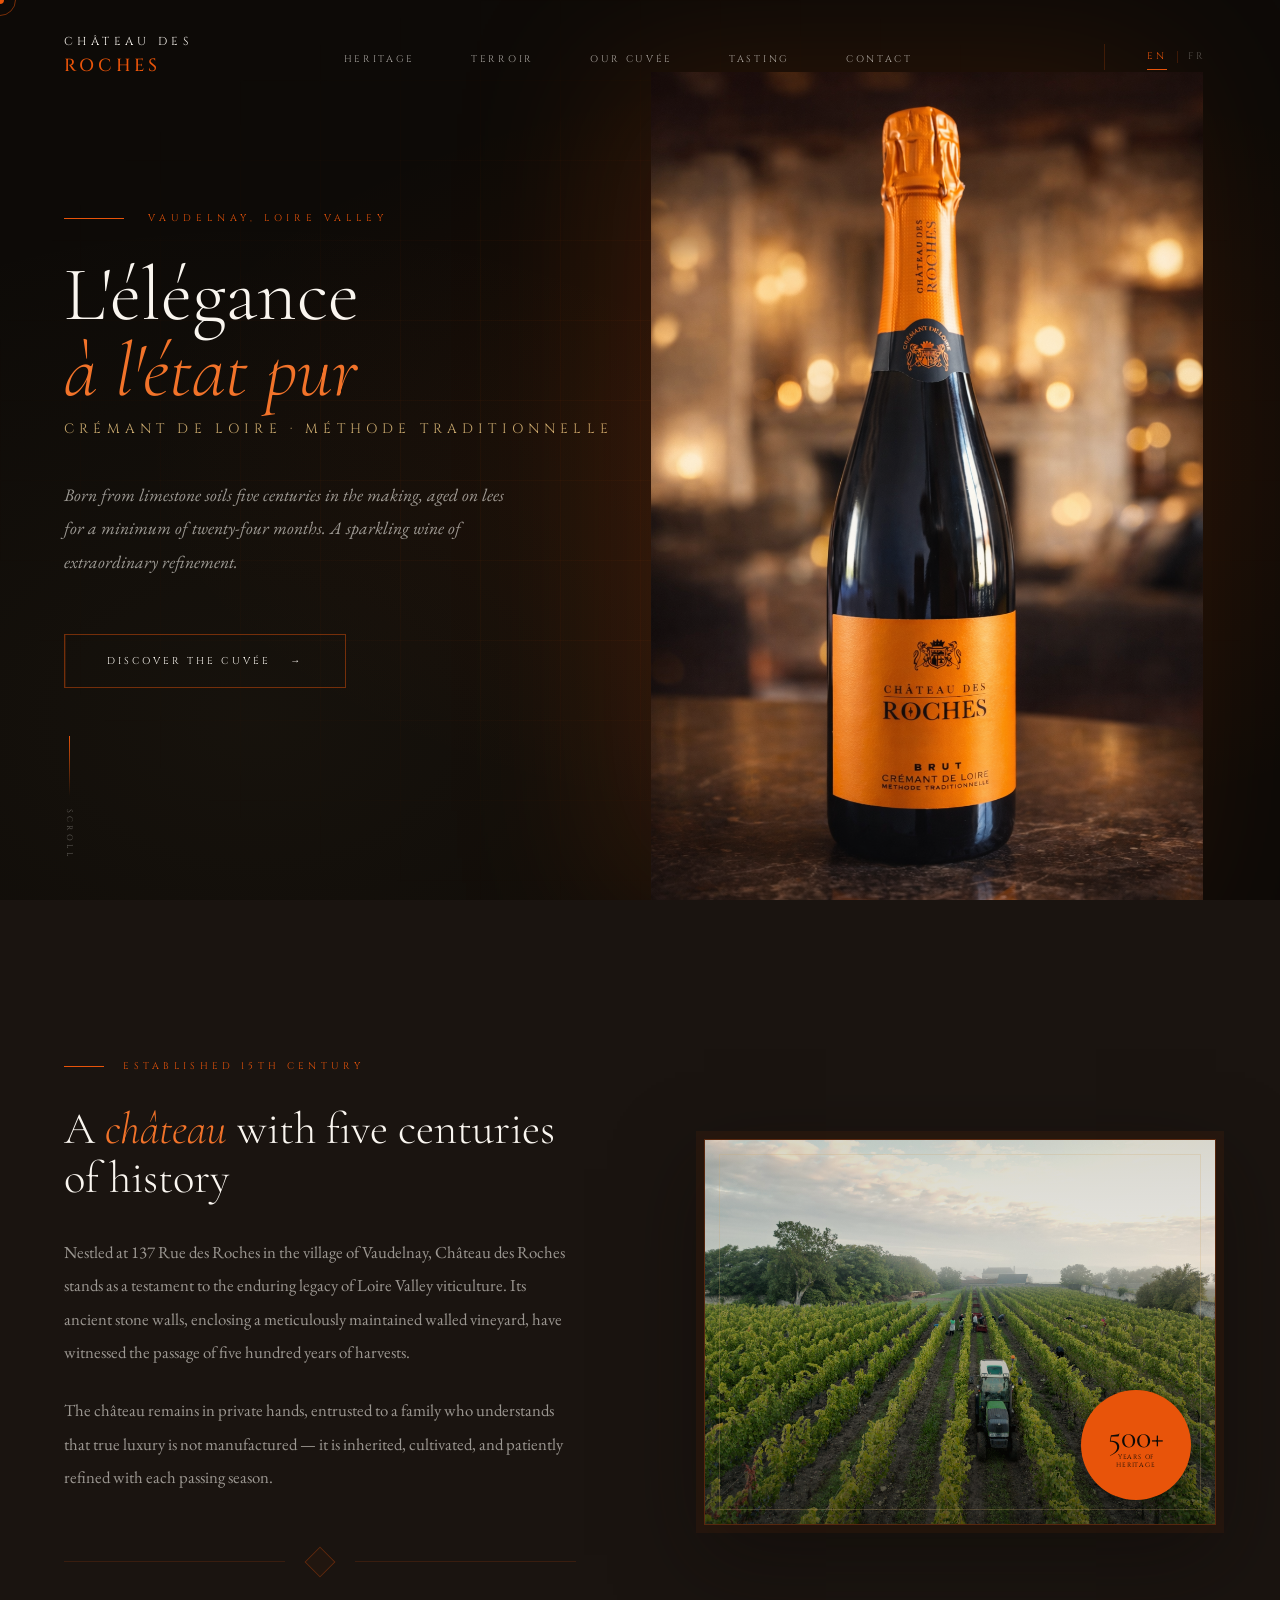
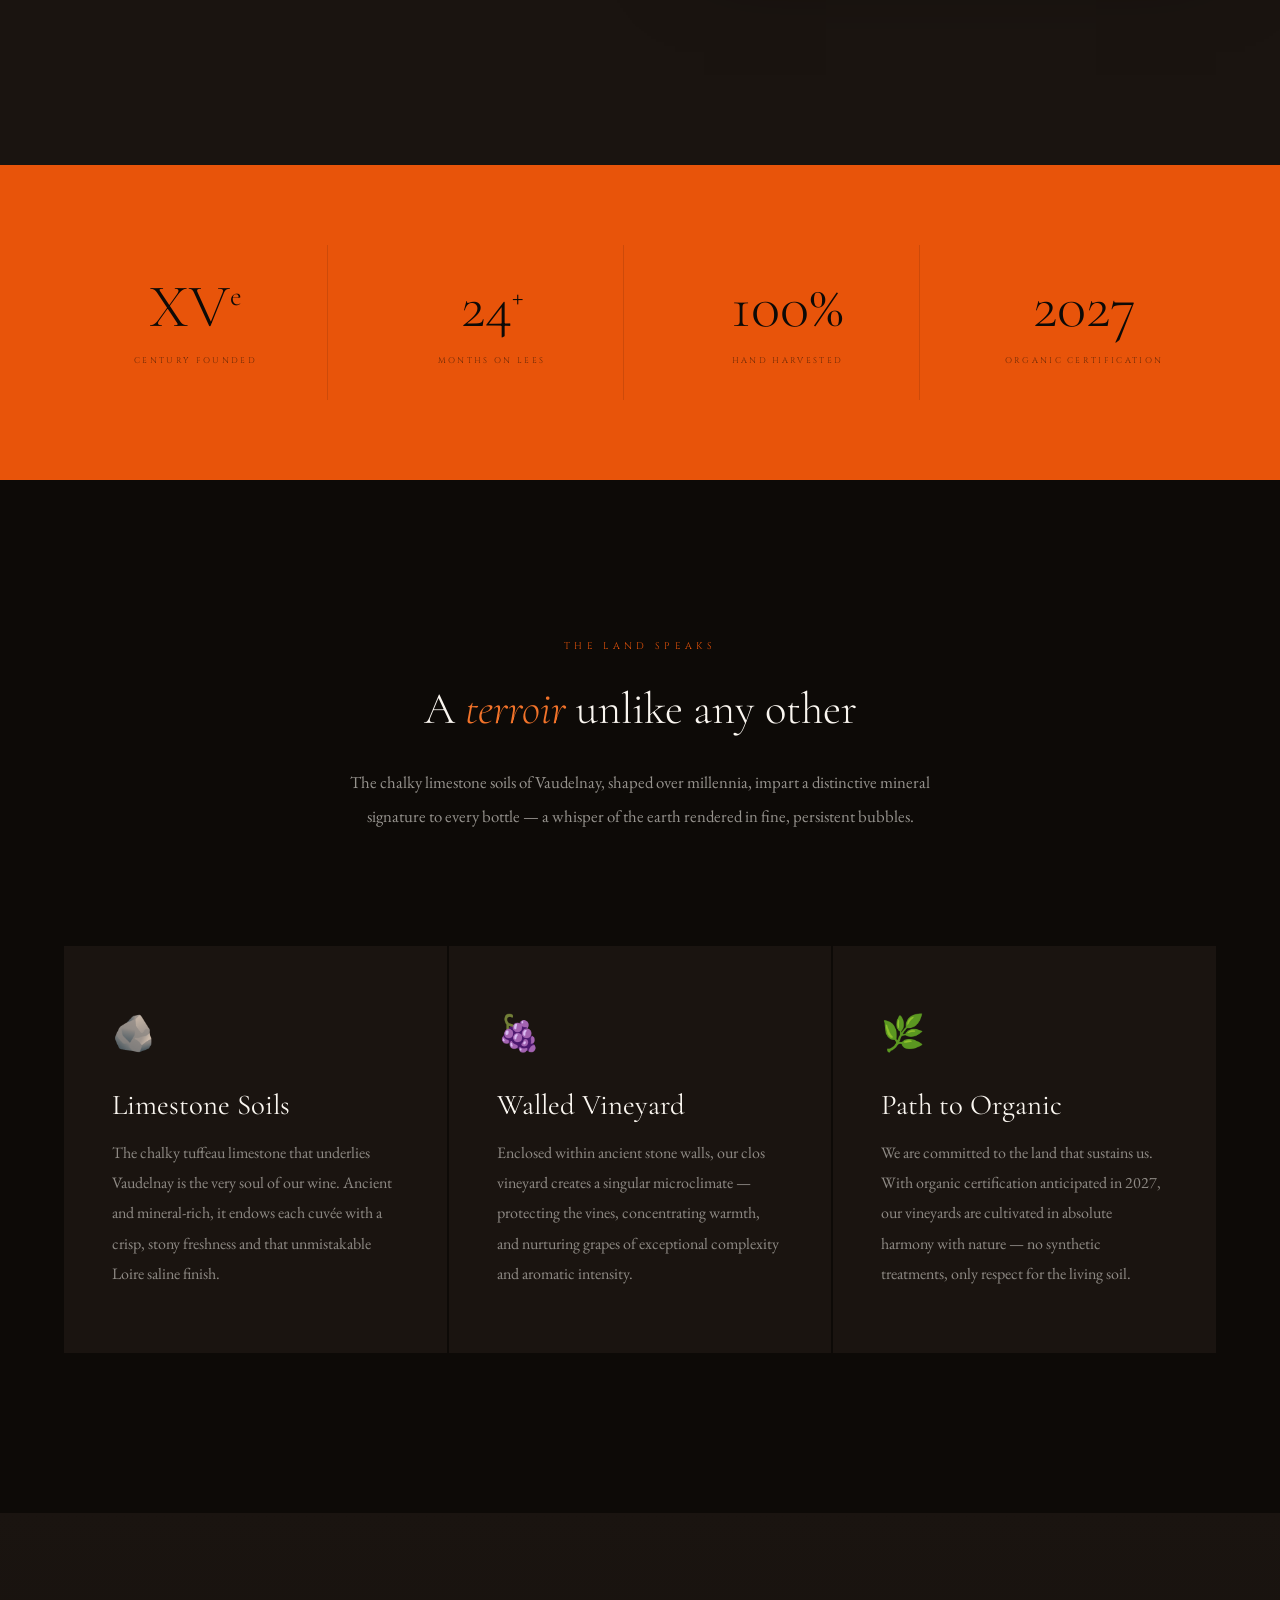
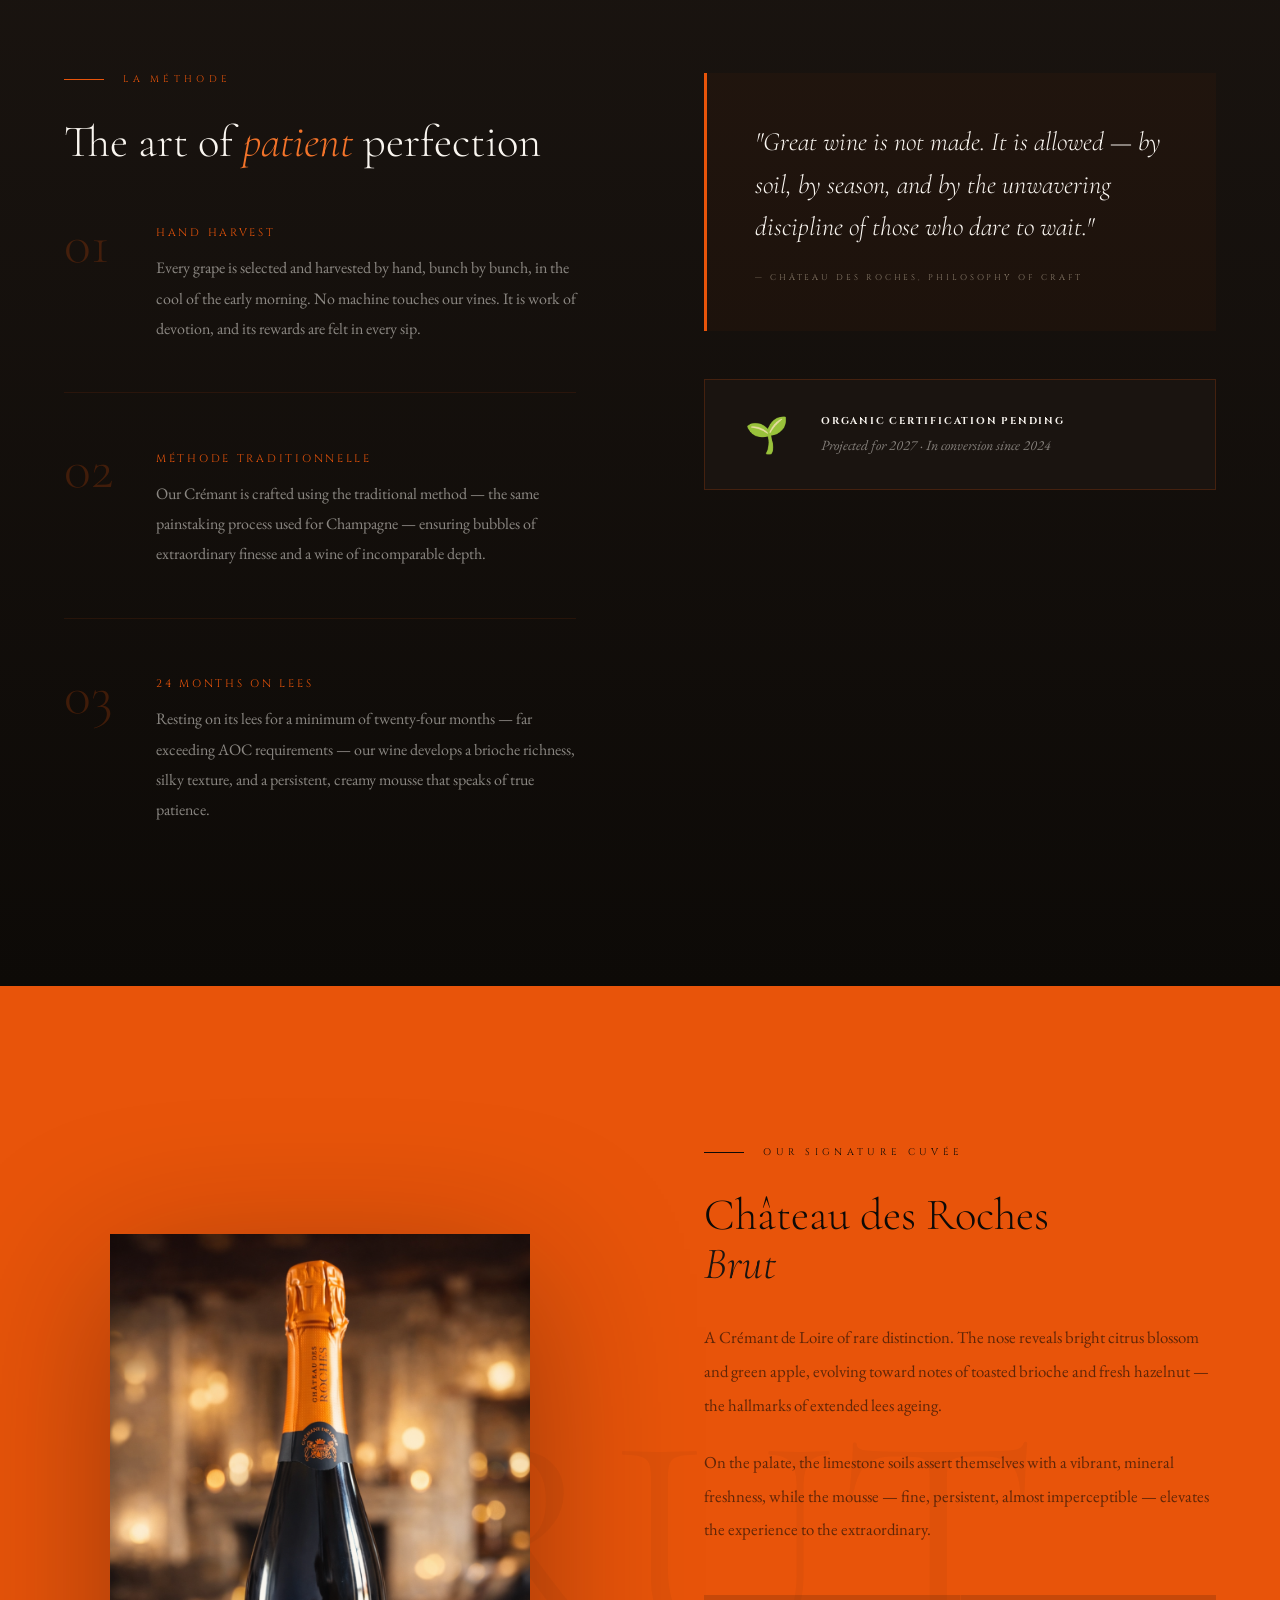
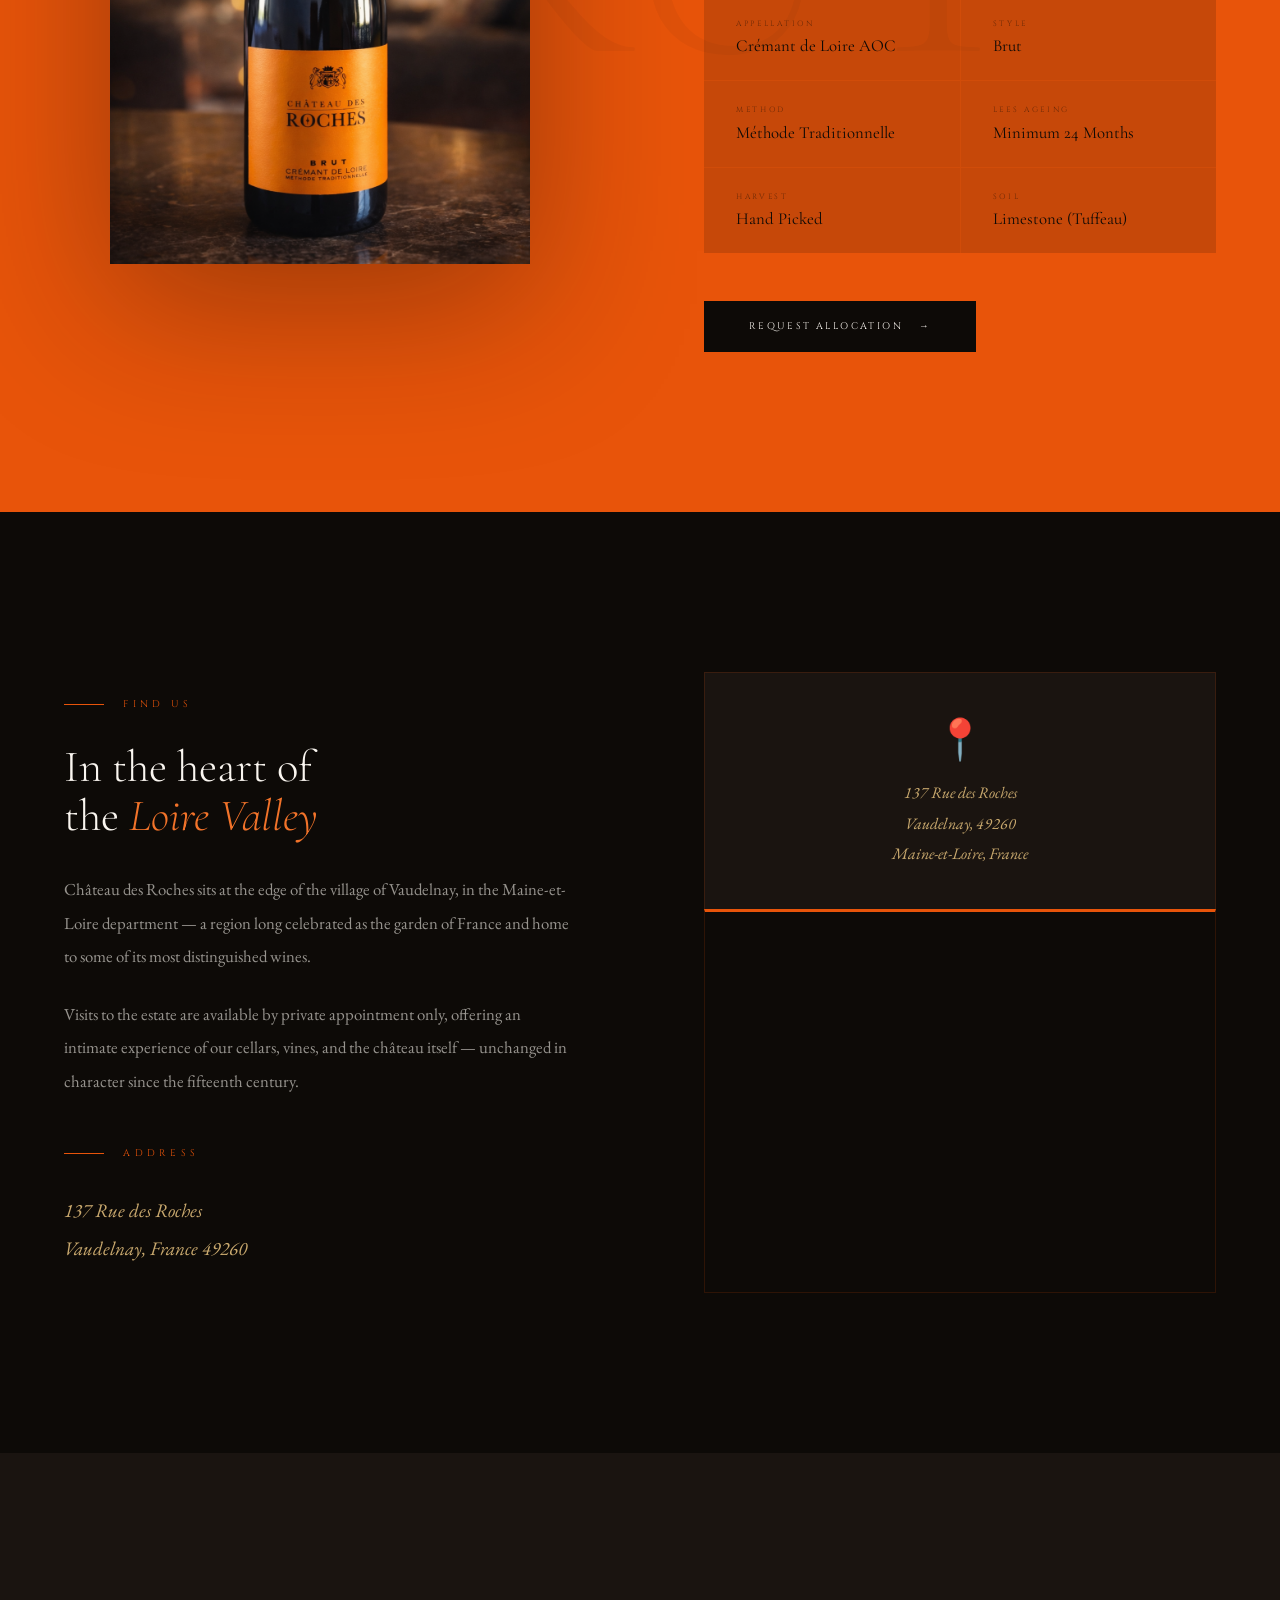
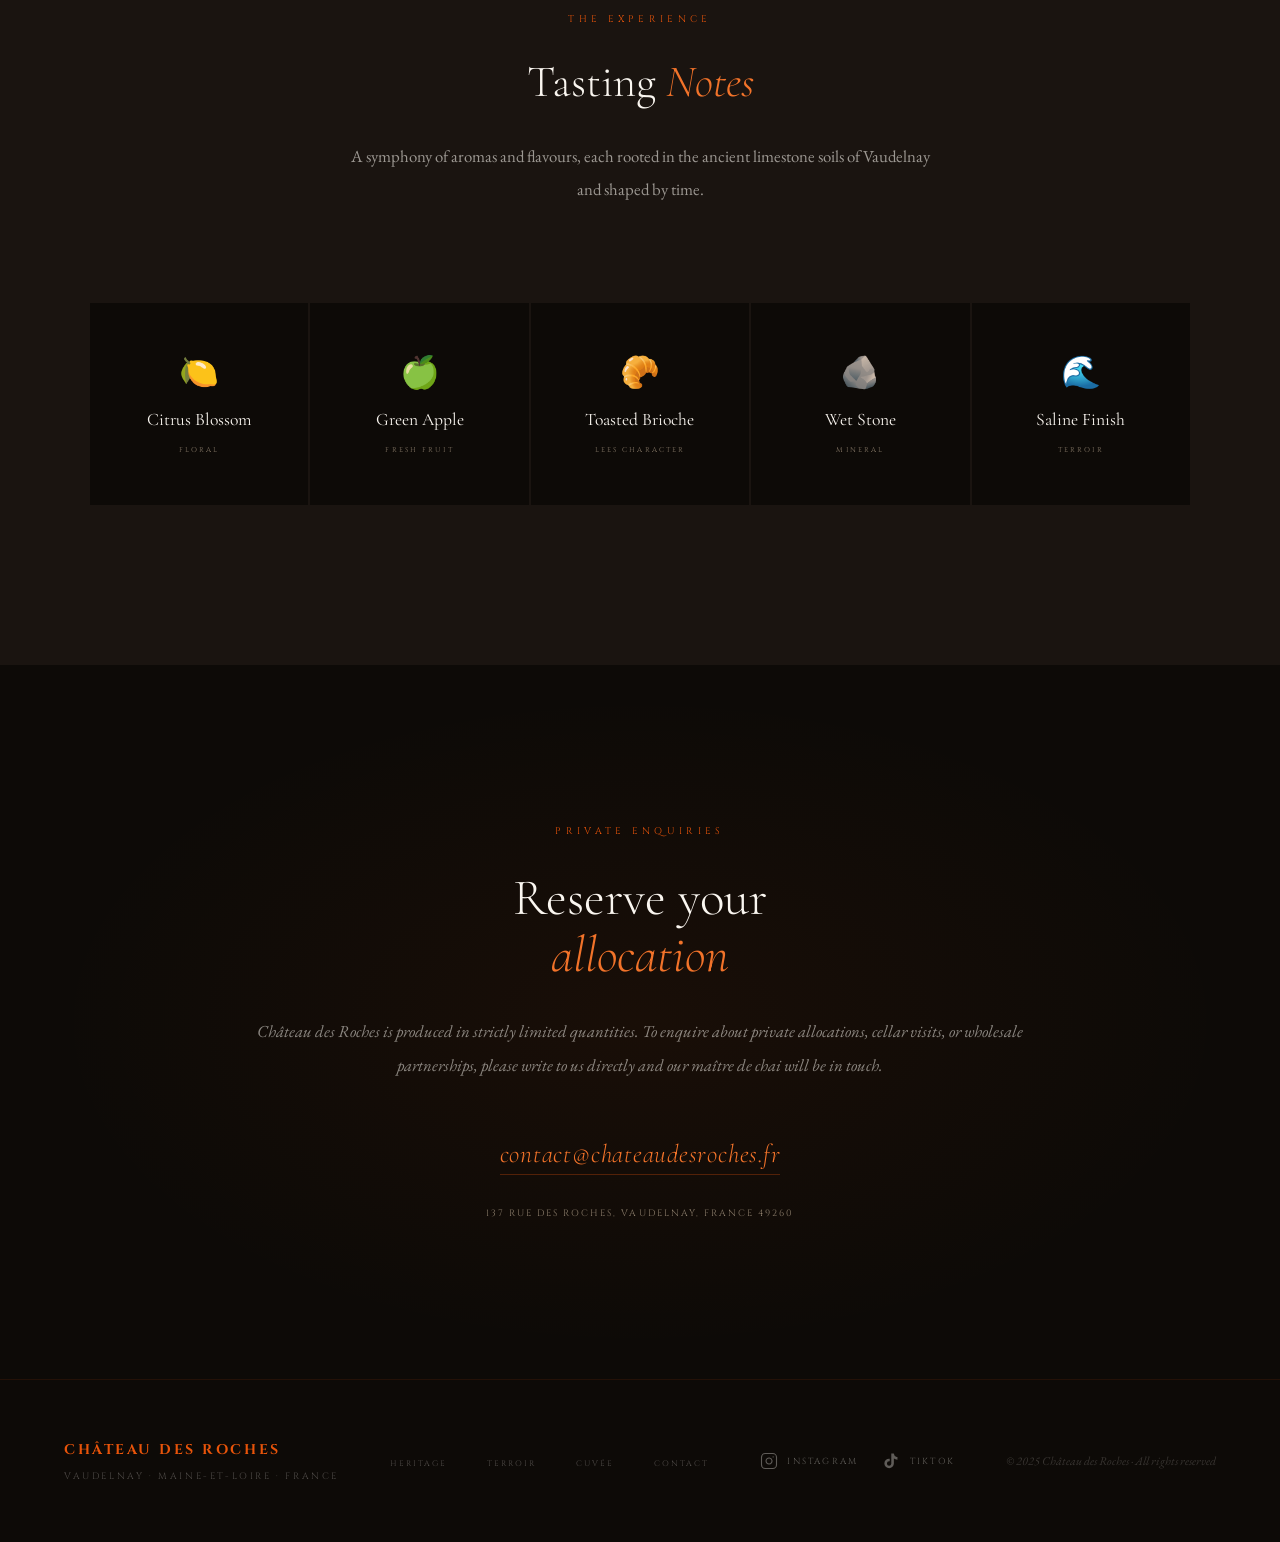
==== commit b62bd89a: "Fix all EN/FR language issues: doubled headings, Enclosed→Entouré, French quote, grammar fixes, Path" ====
--- a/en/index.html
+++ b/en/index.html
@@ -12,8 +12,8 @@
   <title>Château des Roches — Crémant de Loire Brut | Vaudelnay, France</title>
   <meta name="description" content="Château des Roches produces an exceptional Brut Crémant de Loire by méthode traditionnelle at our 15th-century walled estate in Vaudelnay, Loire Valley. Aged 24 months on lees on limestone soils. Private allocations available.">
   <meta name="keywords" content="Château des Roches, Chateau des Roches, Crémant de Loire, Cremant de Loire, vin effervescent Loire, sparkling wine Loire Valley, Vaudelnay, méthode traditionnelle, vin biologique Loire, organic wine Loire, Brut Crémant, Maine-et-Loire wine">
+  <meta name="robots" content="index, follow, max-snippet:-1, max-image-preview:large, max-video-preview:-1">
   <meta name="language" content="English">
-  <meta name="robots" content="index, follow, max-snippet:-1, max-image-preview:large, max-video-preview:-1">
   <meta name="author" content="Château des Roches">
   <meta name="geo.region" content="FR-PDL">
   <meta name="geo.placename" content="Vaudelnay, Maine-et-Loire, France">
@@ -26,7 +26,7 @@
   <link rel="alternate" hreflang="fr" href="https://chateaudesroches.fr/fr/">
   <link rel="alternate" hreflang="x-default" href="https://chateaudesroches.fr/en/">
 
-  <!-- ═══ OPEN GRAPH (Facebook, LinkedIn, WhatsApp) ═════════════ -->
+  <!-- ═══ OPEN GRAPH ════════════════════════════════════════════ -->
   <meta property="og:type" content="website">
   <meta property="og:site_name" content="Château des Roches">
   <meta property="og:title" content="Château des Roches — Crémant de Loire Brut">
@@ -39,13 +39,13 @@
   <meta property="og:locale" content="en_GB">
   <meta property="og:locale:alternate" content="fr_FR">
 
-  <!-- ═══ TWITTER / X CARD ══════════════════════════════════════ -->
+  <!-- ═══ TWITTER CARD ══════════════════════════════════════════ -->
   <meta name="twitter:card" content="summary_large_image">
   <meta name="twitter:title" content="Château des Roches — Crémant de Loire Brut">
-  <meta name="twitter:description" content="A 15th-century walled estate in Vaudelnay producing an exceptional Brut Crémant de Loire. Aged 24 months on limestone lees.">
+  <meta name="twitter:description" content="A 15th-century walled estate in Vaudelnay producing an exceptional Brut Crémant de Loire. Aged 24 months on limestone lees. Private allocations available.">
   <meta name="twitter:image" content="https://chateaudesroches.fr/images/Chateau_des_Roches_Bottle.PNG">
 
-  <!-- ═══ JSON-LD STRUCTURED DATA ═══════════════════════════════ -->
+  <!-- ═══ JSON-LD ════════════════════════════════════════════════ -->
   <script type="application/ld+json">
   {
     "@context": "https://schema.org",
@@ -58,59 +58,15 @@
         "description": "A 15th-century privately owned walled estate in Vaudelnay, Loire Valley, producing exquisite Brut Crémant de Loire by méthode traditionnelle from limestone soils, aged a minimum of 24 months on lees.",
         "url": "https://chateaudesroches.fr",
         "logo": "https://chateaudesroches.fr/images/Chateau_des_Roches_Bottle.PNG",
-        "image": [
-          "https://chateaudesroches.fr/images/Chateau_des_Roches_Bottle.PNG",
-          "https://chateaudesroches.fr/images/Vendanges_Drone.JPG"
-        ],
+        "image": ["https://chateaudesroches.fr/images/Chateau_des_Roches_Bottle.PNG","https://chateaudesroches.fr/images/Vendanges_Drone.JPG"],
         "foundingDate": "1400",
-        "address": {
-          "@type": "PostalAddress",
-          "streetAddress": "137 Rue des Roches",
-          "addressLocality": "Vaudelnay",
-          "postalCode": "49260",
-          "addressCountry": "FR",
-          "addressRegion": "Pays de la Loire"
-        },
-        "geo": {
-          "@type": "GeoCoordinates",
-          "latitude": 47.1589,
-          "longitude": -0.1412
-        },
+        "address": {"@type": "PostalAddress","streetAddress": "137 Rue des Roches","addressLocality": "Vaudelnay","postalCode": "49260","addressCountry": "FR","addressRegion": "Pays de la Loire"},
+        "geo": {"@type": "GeoCoordinates","latitude": 47.1589,"longitude": -0.1412},
         "email": "contact@chateaudesroches.fr",
-        "sameAs": [
-          "https://www.instagram.com/chateaudesroches",
-          "https://www.tiktok.com/@chateaudesroches"
-        ],
+        "sameAs": ["https://www.instagram.com/chateaudesroches","https://www.tiktok.com/@chateaudesroches"],
         "hasMap": "https://maps.google.com/maps?q=137+Rue+des+Roches,+Vaudelnay,+49260,+France"
       },
-      {
-        "@type": "Product",
-        "@id": "https://chateaudesroches.fr/#product",
-        "name": "Château des Roches Brut Crémant de Loire",
-        "description": "An exceptional Brut Crémant de Loire produced by méthode traditionnelle from hand-harvested grapes on limestone soils in Vaudelnay. Aged minimum 24 months on lees, developing fine persistent bubbles, citrus blossom, toasted brioche and a distinctive mineral saline finish.",
-        "brand": { "@type": "Brand", "name": "Château des Roches" },
-        "manufacturer": { "@id": "https://chateaudesroches.fr/#winery" },
-        "image": "https://chateaudesroches.fr/images/Chateau_des_Roches_Bottle.PNG",
-        "category": "Crémant de Loire AOC",
-        "countryOfOrigin": "FR",
-        "additionalProperty": [
-          { "@type": "PropertyValue", "name": "Appellation", "value": "Crémant de Loire AOC" },
-          { "@type": "PropertyValue", "name": "Style", "value": "Brut" },
-          { "@type": "PropertyValue", "name": "Method", "value": "Méthode Traditionnelle" },
-          { "@type": "PropertyValue", "name": "Lees Ageing", "value": "Minimum 24 months" },
-          { "@type": "PropertyValue", "name": "Harvest", "value": "Hand picked" },
-          { "@type": "PropertyValue", "name": "Soil", "value": "Limestone (Tuffeau)" }
-        ]
-      },
-      {
-        "@type": "WebSite",
-        "@id": "https://chateaudesroches.fr/#website",
-        "url": "https://chateaudesroches.fr",
-        "name": "Château des Roches",
-        "description": "Official website of Château des Roches — Crémant de Loire, Vaudelnay",
-        "inLanguage": ["en", "fr"],
-        "publisher": { "@id": "https://chateaudesroches.fr/#winery" }
-      }
+      {"@type": "WebSite","@id": "https://chateaudesroches.fr/#website","url": "https://chateaudesroches.fr","name": "Château des Roches","inLanguage": ["en","fr"],"publisher": {"@id": "https://chateaudesroches.fr/#winery"}}
     ]
   }
   </script>
@@ -127,9 +83,9 @@
   <div class="cursor" id="cursor"></div>
   <div class="cursor-ring" id="cursorRing"></div>
 
-  <!-- ═══════════════════════════════════════ NAVIGATION -->
+  <!-- NAVIGATION -->
   <nav id="nav">
-    <a href="#" class="nav-logo">
+    <a href="/" class="nav-logo">
       Château des
       <span>Roches</span>
     </a>
@@ -146,11 +102,11 @@
     <div class="lang-switcher">
       <a class="lang-btn active" href="/en/" aria-label="English">EN</a>
       <span class="lang-divider"></span>
-      <a class="lang-btn" href="/fr/" aria-label="Passer en français">FR</a>
+      <a class="lang-btn" href="/fr/" aria-label="Français">FR</a>
     </div>
   </nav>
 
-  <!-- ═══════════════════════════════════════ HERO -->
+  <!-- HERO -->
   <section class="hero" id="home">
     <div class="hero-bg"></div>
     <div class="hero-lines"></div>
@@ -161,7 +117,9 @@
         <em>à l'état pur</em>
       </h1>
       <p class="hero-subtitle">Crémant de Loire · Méthode Traditionnelle</p>
-      <p class="hero-desc">Born from limestone soils five centuries in the making, aged on lees for a minimum of twenty-four months. A sparkling wine of extraordinary refinement.</p>
+      <p class="hero-desc">
+        Born from limestone soils five centuries in the making, aged on lees for a minimum of twenty-four months. A sparkling wine of extraordinary refinement.
+      </p>
       <a href="#cuvee" class="hero-cta">
         <span>Discover the Cuvée</span>
         <span class="hero-cta-arrow">→</span>
@@ -176,14 +134,18 @@
     </div>
   </section>
 
-  <!-- ═══════════════════════════════════════ HERITAGE -->
+  <!-- HERITAGE -->
   <section class="heritage" id="heritage">
     <div class="heritage-grid">
       <div class="reveal">
         <p class="section-label">Established 15th Century</p>
-        <h2 class="section-title">A <em>château</em> with five centuries of history</em> with five centuries of history</h2>
-        <p class="section-body">Nestled at 137 Rue des Roches in the village of Vaudelnay, Château des Roches stands as a testament to the enduring legacy of Loire Valley viticulture. Its ancient stone walls, enclosing a meticulously maintained walled vineyard, have witnessed the passage of five hundred years of harvests.</p>
-        <p class="section-body">The château remains in private hands, entrusted to a family who understands that true luxury is not manufactured — it is inherited, cultivated, and patiently refined with each passing season.</p>
+        <h2 class="section-title">A <em>château</em> with five centuries of history</h2>
+        <p class="section-body">
+          Nestled at 137 Rue des Roches in the village of Vaudelnay, Château des Roches stands as a testament to the enduring legacy of Loire Valley viticulture. Its ancient stone walls, enclosing a meticulously maintained walled vineyard, have witnessed the passage of five hundred years of harvests.
+        </p>
+        <p class="section-body">
+          The château remains in private hands, entrusted to a family who understands that true luxury is not manufactured — it is inherited, cultivated, and patiently refined with each passing season.
+        </p>
         <div class="divider">
           <div class="divider-line"></div>
           <div class="divider-icon"></div>
@@ -203,7 +165,7 @@
     </div>
   </section>
 
-  <!-- ═══════════════════════════════════════ STATS -->
+  <!-- STATS -->
   <div class="stats">
     <div class="stats-inner">
       <div class="stat-item reveal">
@@ -225,69 +187,82 @@
     </div>
   </div>
 
-  <!-- ═══════════════════════════════════════ TERROIR -->
+  <!-- TERROIR -->
   <section class="terroir" id="terroir">
     <div class="terroir-inner">
       <div class="terroir-header reveal">
         <p class="section-label section-label--center">The Land Speaks</p>
-        <h2 class="section-title">A <em>terroir</em> unlike any other</em> unlike any other</h2>
-        <p class="section-body section-body--center">The chalky limestone soils of Vaudelnay, shaped over millennia, impart a distinctive mineral signature to every bottle — a whisper of the earth rendered in fine, persistent bubbles.</p>
+        <h2 class="section-title">A <em>terroir</em> unlike any other</h2>
+        <p class="section-body section-body--center">
+          The chalky limestone soils of Vaudelnay, shaped over millennia, impart a distinctive mineral signature to every bottle — a whisper of the earth rendered in fine, persistent bubbles.
+        </p>
       </div>
       <div class="terroir-cards">
         <div class="terroir-card reveal">
           <span class="terroir-icon">🪨</span>
           <h3 class="terroir-card-title">Limestone Soils</h3>
-          <p class="terroir-card-body">The chalky tuffeau limestone that underlies Vaudelnay is the very soul of our wine. Ancient and mineral-rich, it endows each cuvée with a crisp, stony freshness and that unmistakable Loire saline finish.</p>
+          <p class="terroir-card-body">
+            The chalky tuffeau limestone that underlies Vaudelnay is the very soul of our wine. Ancient and mineral-rich, it endows each cuvée with a crisp, stony freshness and that unmistakable Loire saline finish.
+          </p>
         </div>
         <div class="terroir-card reveal reveal-delay-1">
           <span class="terroir-icon">🍇</span>
           <h3 class="terroir-card-title">Walled Vineyard</h3>
-          <p class="terroir-card-body">Enclosed within ancient stone walls, our clos vineyard creates a singular microclimate — protecting the vines, concentrating warmth, and nurturing grapes of exceptional complexity and aromatic intensity.</p>
+          <p class="terroir-card-body">
+            Enclosed within ancient stone walls, our clos vineyard creates a singular microclimate — protecting the vines, concentrating warmth, and nurturing grapes of exceptional complexity and aromatic intensity.
+          </p>
         </div>
         <div class="terroir-card reveal reveal-delay-2">
           <span class="terroir-icon">🌿</span>
-          <h3 class="terroir-card-title">Path to Organics</h3>
-          <p class="terroir-card-body">We are committed to the land that sustains us. With organic certification anticipated in 2027, our vineyards are cultivated in absolute harmony with nature — no synthetic treatments, only respect for the living soil.</p>
-        </div>
-      </div>
-    </div>
-  </section>
-
-  <!-- ═══════════════════════════════════════ PROCESS -->
+          <h3 class="terroir-card-title">Path to Organic</h3>
+          <p class="terroir-card-body">
+            We are committed to the land that sustains us. With organic certification anticipated in 2027, our vineyards are cultivated in absolute harmony with nature — no synthetic treatments, only respect for the living soil.
+          </p>
+        </div>
+      </div>
+    </div>
+  </section>
+
+  <!-- PROCESS -->
   <section class="process" id="process">
     <div class="process-inner">
       <div>
         <p class="section-label reveal">La Méthode</p>
-        <h2 class="section-title reveal">The art of <em>patient</em> perfection</em> perfection</h2>
+        <h2 class="section-title reveal">The art of <em>patient</em> perfection</h2>
         <div class="process-steps">
           <div class="process-step reveal">
             <span class="step-number">01</span>
             <div>
               <p class="step-title">Hand Harvest</p>
-              <p class="step-body">Every grape is selected and harvested by hand, bunch by bunch, in the cool of the early morning. No machine touches our vines. It is work of devotion, and its rewards are felt in every sip.</p>
+              <p class="step-body">
+                Every grape is selected and harvested by hand, bunch by bunch, in the cool of the early morning. No machine touches our vines. It is work of devotion, and its rewards are felt in every sip.
+              </p>
             </div>
           </div>
           <div class="process-step reveal reveal-delay-1">
             <span class="step-number">02</span>
             <div>
               <p class="step-title">Méthode Traditionnelle</p>
-              <p class="step-body">Our Crémant is crafted using the traditional method — the same painstaking process used for Champagne — ensuring bubbles of extraordinary finesse and a wine of incomparable depth.</p>
+              <p class="step-body">
+                Our Crémant is crafted using the traditional method — the same painstaking process used for Champagne — ensuring bubbles of extraordinary finesse and a wine of incomparable depth.
+              </p>
             </div>
           </div>
           <div class="process-step reveal reveal-delay-2">
             <span class="step-number">03</span>
             <div>
               <p class="step-title">24 Months on Lees</p>
-              <p class="step-body">Resting on its lees for a minimum of twenty-four months — far exceeding AOC requirements — our wine develops a brioche richness, silky texture, and a persistent, creamy mousse that speaks of true patience.</p>
+              <p class="step-body">
+                Resting on its lees for a minimum of twenty-four months — far exceeding AOC requirements — our wine develops a brioche richness, silky texture, and a persistent, creamy mousse that speaks of true patience.
+              </p>
             </div>
           </div>
         </div>
       </div>
       <div class="process-visual reveal reveal-delay-1">
         <div class="process-quote-block">
-          <p class="process-quote" data-en='"Great wine is not made. It is allowed — by soil, by season, and by the unwavering discipline of those who dare to wait."' data-fr='"Le grand vin ne se fait pas. Il se permet — par le sol, par la saison et par la discipline indéfectible de ceux qui osent attendre."'>
-            "Great wine is not made. It is allowed — by soil, by season,
-            and by the unwavering discipline of those who dare to wait."
+          <p class="process-quote">
+            "Great wine is not made. It is allowed — by soil, by season, and by the unwavering discipline of those who dare to wait."
           </p>
           <p class="process-quote-attr">— Château des Roches, Philosophy of Craft</p>
         </div>
@@ -302,7 +277,7 @@
     </div>
   </section>
 
-  <!-- ═══════════════════════════════════════ CUVÉE -->
+  <!-- CUVÉE -->
   <section class="cuvee" id="cuvee">
     <div class="cuvee-inner">
       <div class="cuvee-bottle reveal">
@@ -311,8 +286,12 @@
       <div class="cuvee-info reveal reveal-delay-1">
         <p class="section-label section-label--dark">Our Signature Cuvée</p>
         <h2 class="section-title section-title--dark">Château des Roches<br><em class="em--dark">Brut</em></h2>
-        <p class="section-body section-body--dark">A Crémant de Loire of rare distinction. The nose reveals bright citrus blossom and green apple, evolving toward notes of toasted brioche and fresh hazelnut — the hallmarks of extended lees ageing.</p>
-        <p class="section-body section-body--dark">On the palate, the limestone soils assert themselves with a vibrant, mineral freshness, while the mousse — fine, persistent, almost imperceptible — elevates the experience to the extraordinary.</p>
+        <p class="section-body section-body--dark">
+          A Crémant de Loire of rare distinction. The nose reveals bright citrus blossom and green apple, evolving toward notes of toasted brioche and fresh hazelnut — the hallmarks of extended lees ageing.
+        </p>
+        <p class="section-body section-body--dark">
+          On the palate, the limestone soils assert themselves with a vibrant, mineral freshness, while the mousse — fine, persistent, almost imperceptible — elevates the experience to the extraordinary.
+        </p>
         <div class="cuvee-specs">
           <div class="spec-item">
             <p class="spec-label">Appellation</p>
@@ -347,14 +326,18 @@
     </div>
   </section>
 
-  <!-- ═══════════════════════════════════════ LOCATION -->
+  <!-- LOCATION -->
   <section class="location" id="location">
     <div class="location-inner">
       <div class="reveal">
         <p class="section-label">Find Us</p>
-        <h2 class="section-title">In the heart of<br>the <em>Loire Valley</em></em></h2>
-        <p class="section-body">Château des Roches sits at the edge of the village of Vaudelnay, in the Maine-et-Loire department — a region long celebrated as the garden of France and home to some of its most distinguished wines.</p>
-        <p class="section-body">Visits to the estate are available by private appointment only, offering an intimate experience of our cellars, vines, and the château itself — unchanged in character since the fifteenth century.</p>
+        <h2 class="section-title">In the heart of<br>the <em>Loire Valley</em></h2>
+        <p class="section-body">
+          Château des Roches sits at the edge of the village of Vaudelnay, in the Maine-et-Loire department — a region long celebrated as the garden of France and home to some of its most distinguished wines.
+        </p>
+        <p class="section-body">
+          Visits to the estate are available by private appointment only, offering an intimate experience of our cellars, vines, and the château itself — unchanged in character since the fifteenth century.
+        </p>
         <div class="location-address">
           <p class="section-label">Address</p>
           <address>
@@ -375,11 +358,8 @@
         <div class="map-embed">
           <iframe
             src="https://maps.google.com/maps?q=137+Rue+des+Roches,+Vaudelnay,+49260,+France&t=&z=15&ie=UTF8&iwloc=&output=embed"
-            width="100%"
-            height="380"
-            style="border:0;"
-            allowfullscreen=""
-            loading="lazy"
+            width="100%" height="380" style="border:0;"
+            allowfullscreen="" loading="lazy"
             referrerpolicy="no-referrer-when-downgrade"
             title="Château des Roches location">
           </iframe>
@@ -388,13 +368,15 @@
     </div>
   </section>
 
-  <!-- ═══════════════════════════════════════ TASTING -->
+  <!-- TASTING -->
   <section class="tasting" id="tasting">
     <div class="tasting-inner">
       <div class="tasting-header reveal">
         <p class="section-label section-label--center">The Experience</p>
-        <h2 class="section-title">Tasting <em>Notes</em></em></h2>
-        <p class="section-body section-body--center">A symphony of aromas and flavours, each rooted in the ancient limestone soils of Vaudelnay and shaped by time.</p>
+        <h2 class="section-title">Tasting <em>Notes</em></h2>
+        <p class="section-body section-body--center">
+          A symphony of aromas and flavours, each rooted in the ancient limestone soils of Vaudelnay and shaped by time.
+        </p>
       </div>
       <div class="tasting-wheel">
         <div class="note-card reveal">
@@ -426,12 +408,14 @@
     </div>
   </section>
 
-  <!-- ═══════════════════════════════════════ CONTACT -->
+  <!-- CONTACT -->
   <section class="contact" id="contact">
     <div class="contact-inner">
       <p class="section-label section-label--center reveal">Private Enquiries</p>
-      <h2 class="contact-title reveal">Reserve your<br><em>allocation</em></em></h2>
-      <p class="contact-body reveal">Château des Roches is produced in strictly limited quantities. To enquire about private allocations, cellar visits, or wholesale partnerships, please write to us directly and our maître de chai will be in touch.</p>
+      <h2 class="contact-title reveal">Reserve your<br><em>allocation</em></h2>
+      <p class="contact-body reveal">
+        Château des Roches is produced in strictly limited quantities. To enquire about private allocations, cellar visits, or wholesale partnerships, please write to us directly and our maître de chai will be in touch.
+      </p>
       <div class="contact-email-block reveal">
         <a href="mailto:contact@chateaudesroches.fr" class="contact-email-link">
           contact@chateaudesroches.fr
@@ -443,7 +427,7 @@
     </div>
   </section>
 
-  <!-- ═══════════════════════════════════════ FOOTER -->
+  <!-- FOOTER -->
   <footer>
     <div class="footer-logo">
       <strong>Château des Roches</strong>
@@ -470,4 +454,4 @@
 
   <script src="../js/main.js"></script>
 </body>
-</html>
+</html>
--- a/css/style.css
+++ b/css/style.css
@@ -219,6 +219,7 @@
   padding: 0.4rem 0.6rem;
   position: relative;
   transition: color 0.3s ease;
+  text-decoration: none; /* remove browser underline on <a> tags */
 }
 .lang-btn::after {
   content: '';
@@ -234,7 +235,7 @@
   transition: -webkit-transform 0.3s ease;
   transition: transform 0.3s ease;
 }
-.lang-btn:hover { color: rgba(250, 246, 240, 0.65); }
+.lang-btn:hover { color: rgba(250, 246, 240, 0.65); text-decoration: none; }
 .lang-btn.active { color: #E8540A; color: var(--orange); }
 .lang-btn.active::after { -webkit-transform: scaleX(1); transform: scaleX(1); }
 .lang-divider {
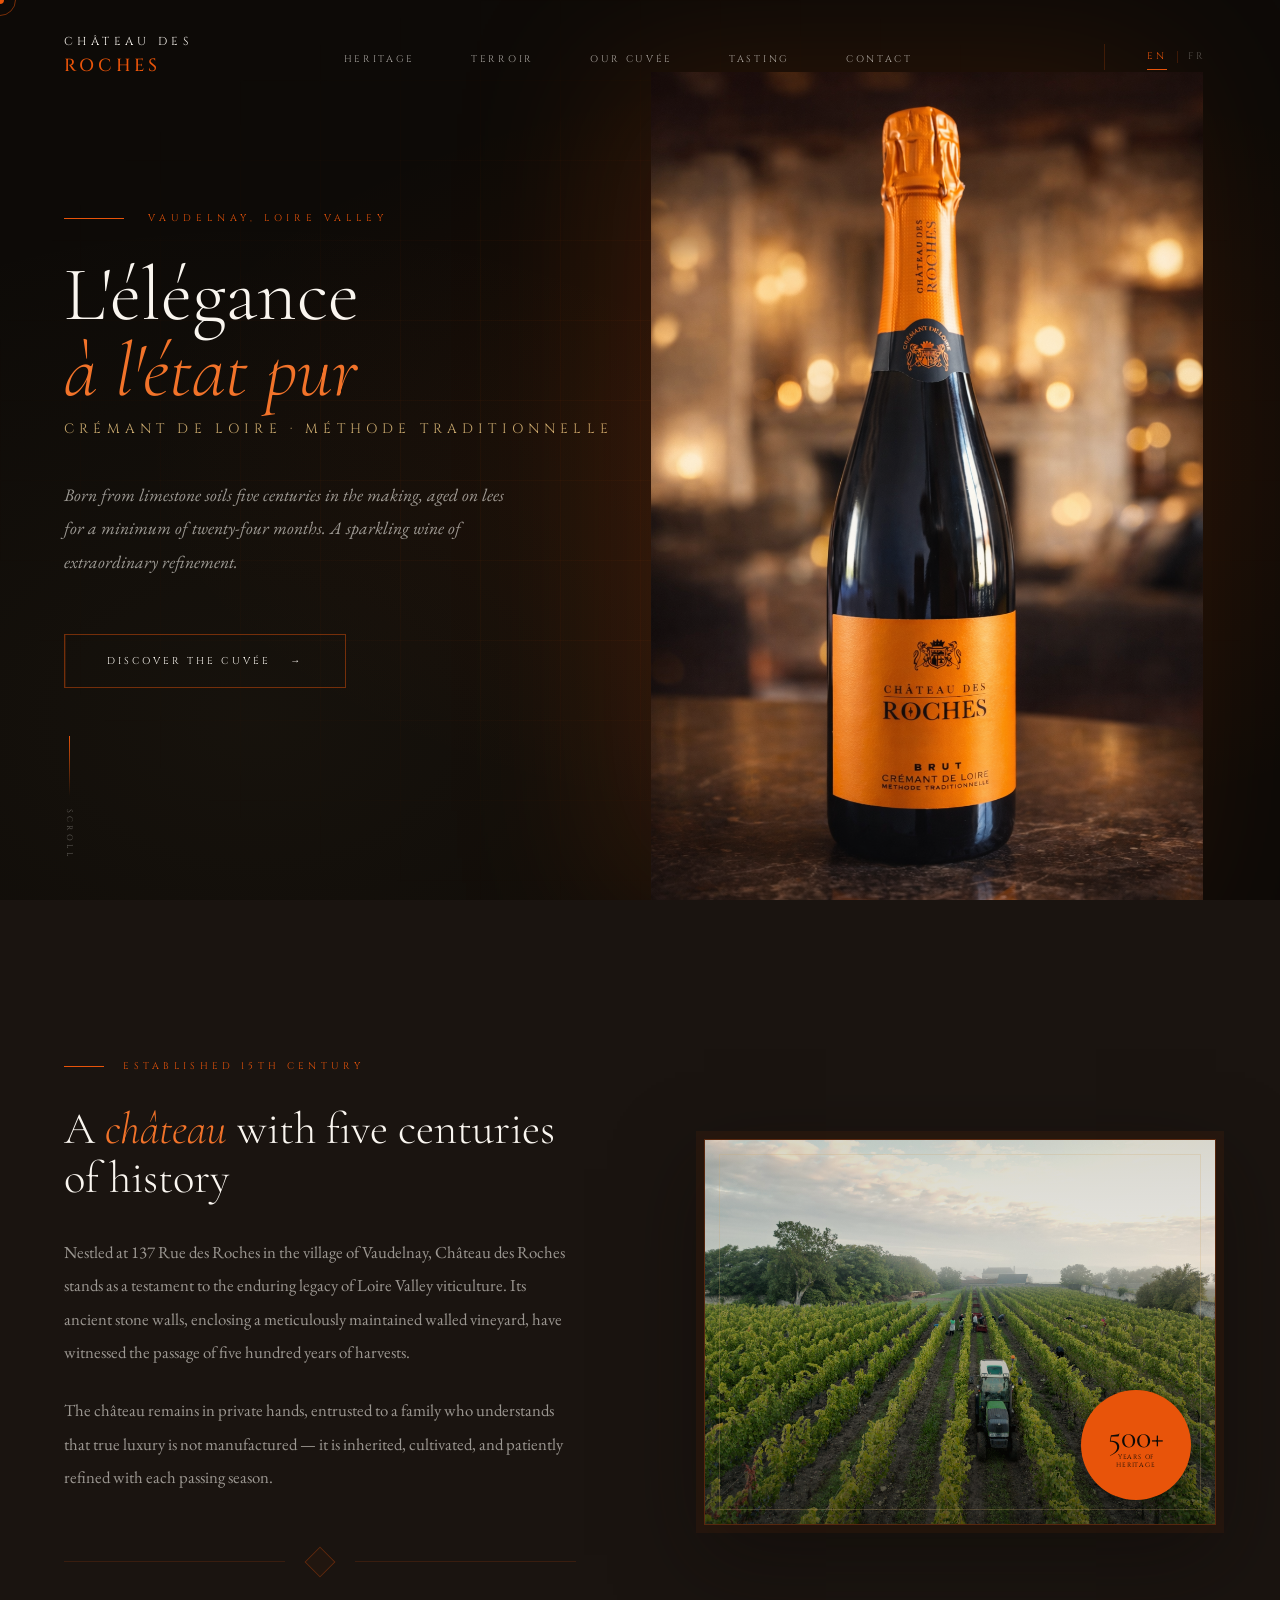
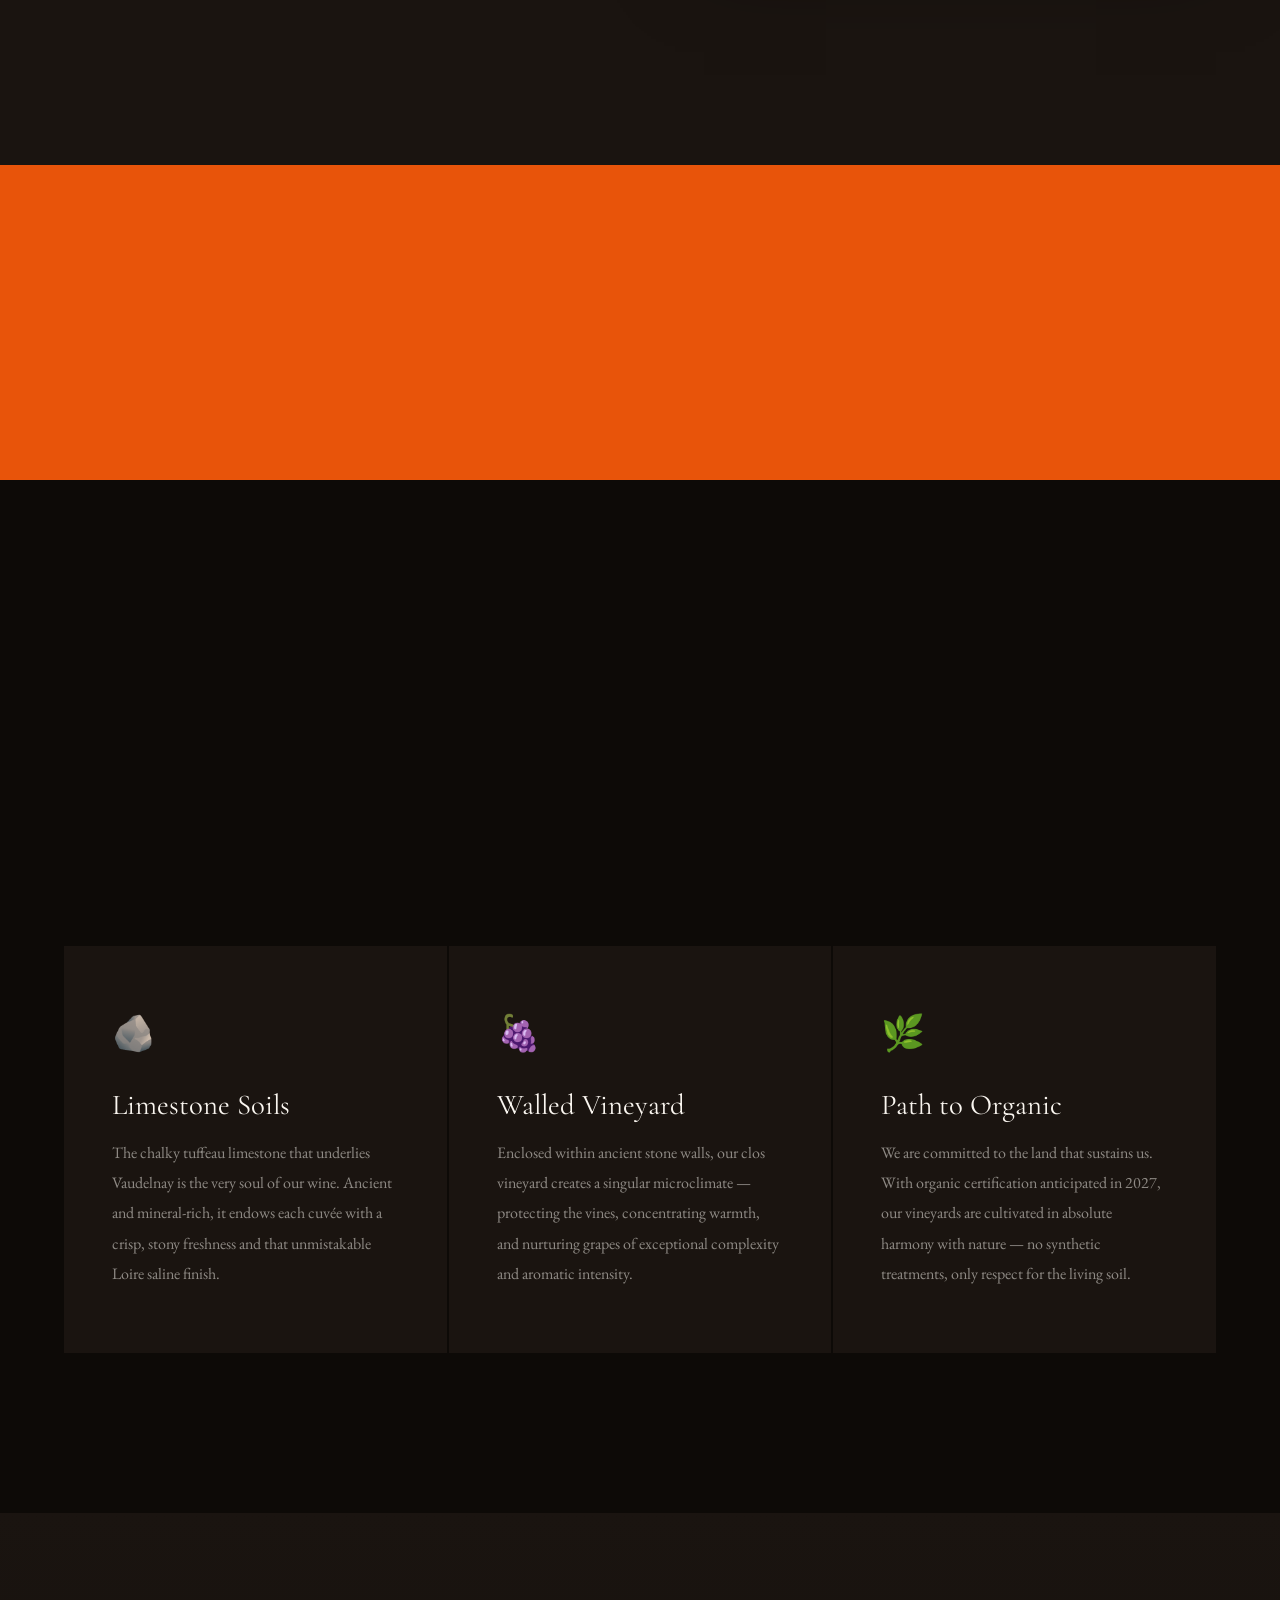
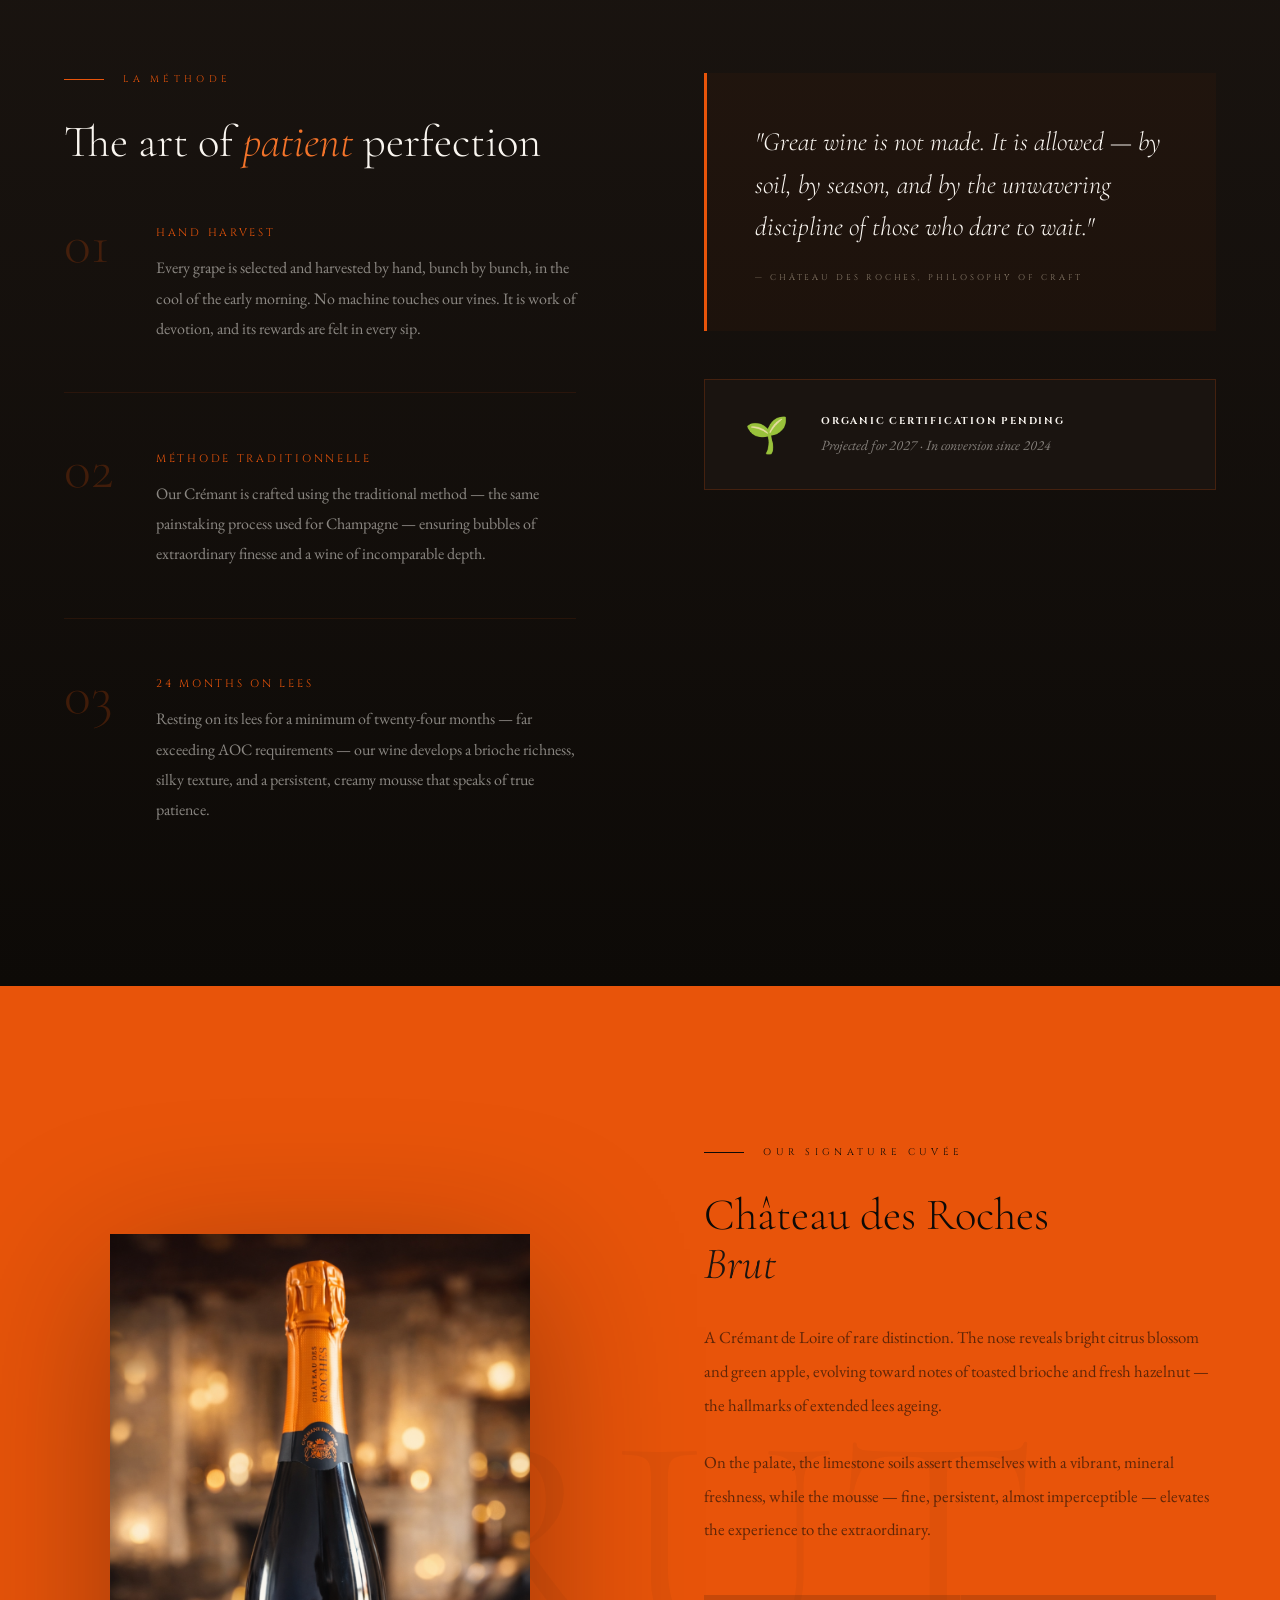
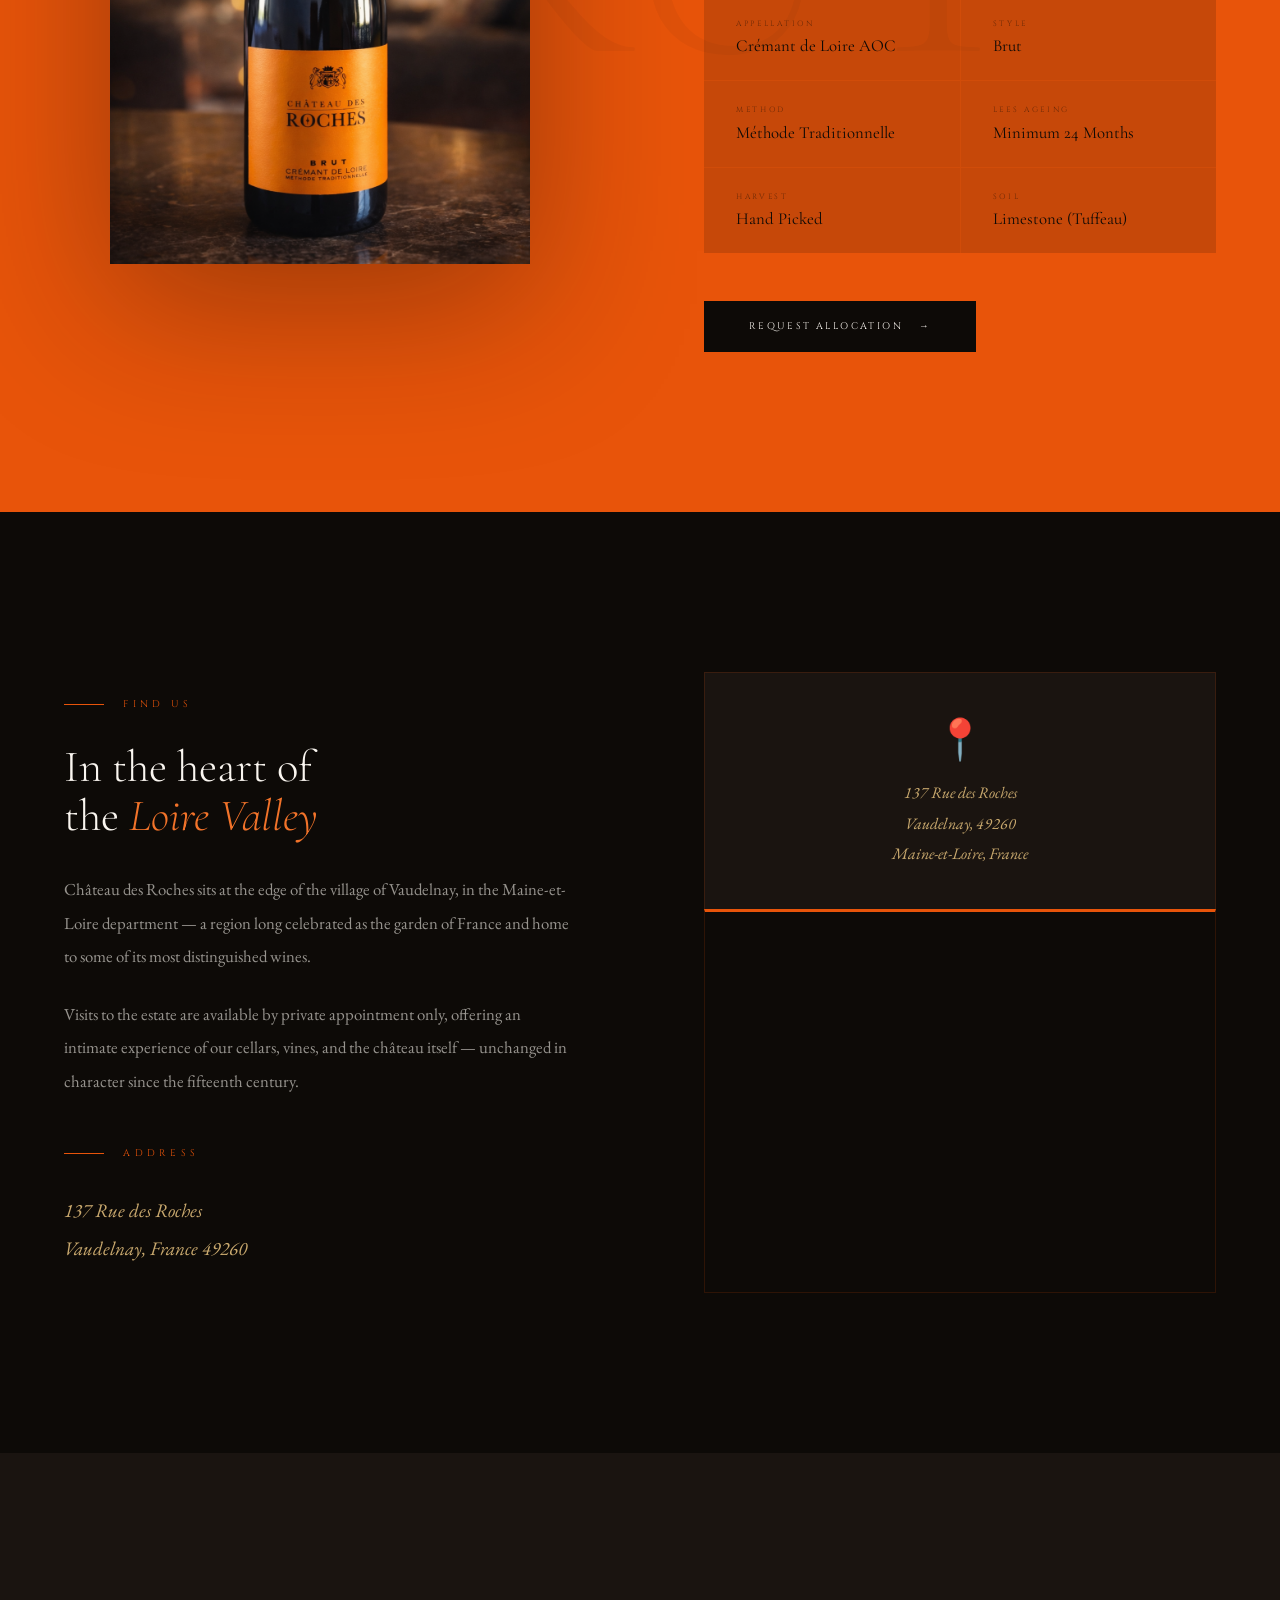
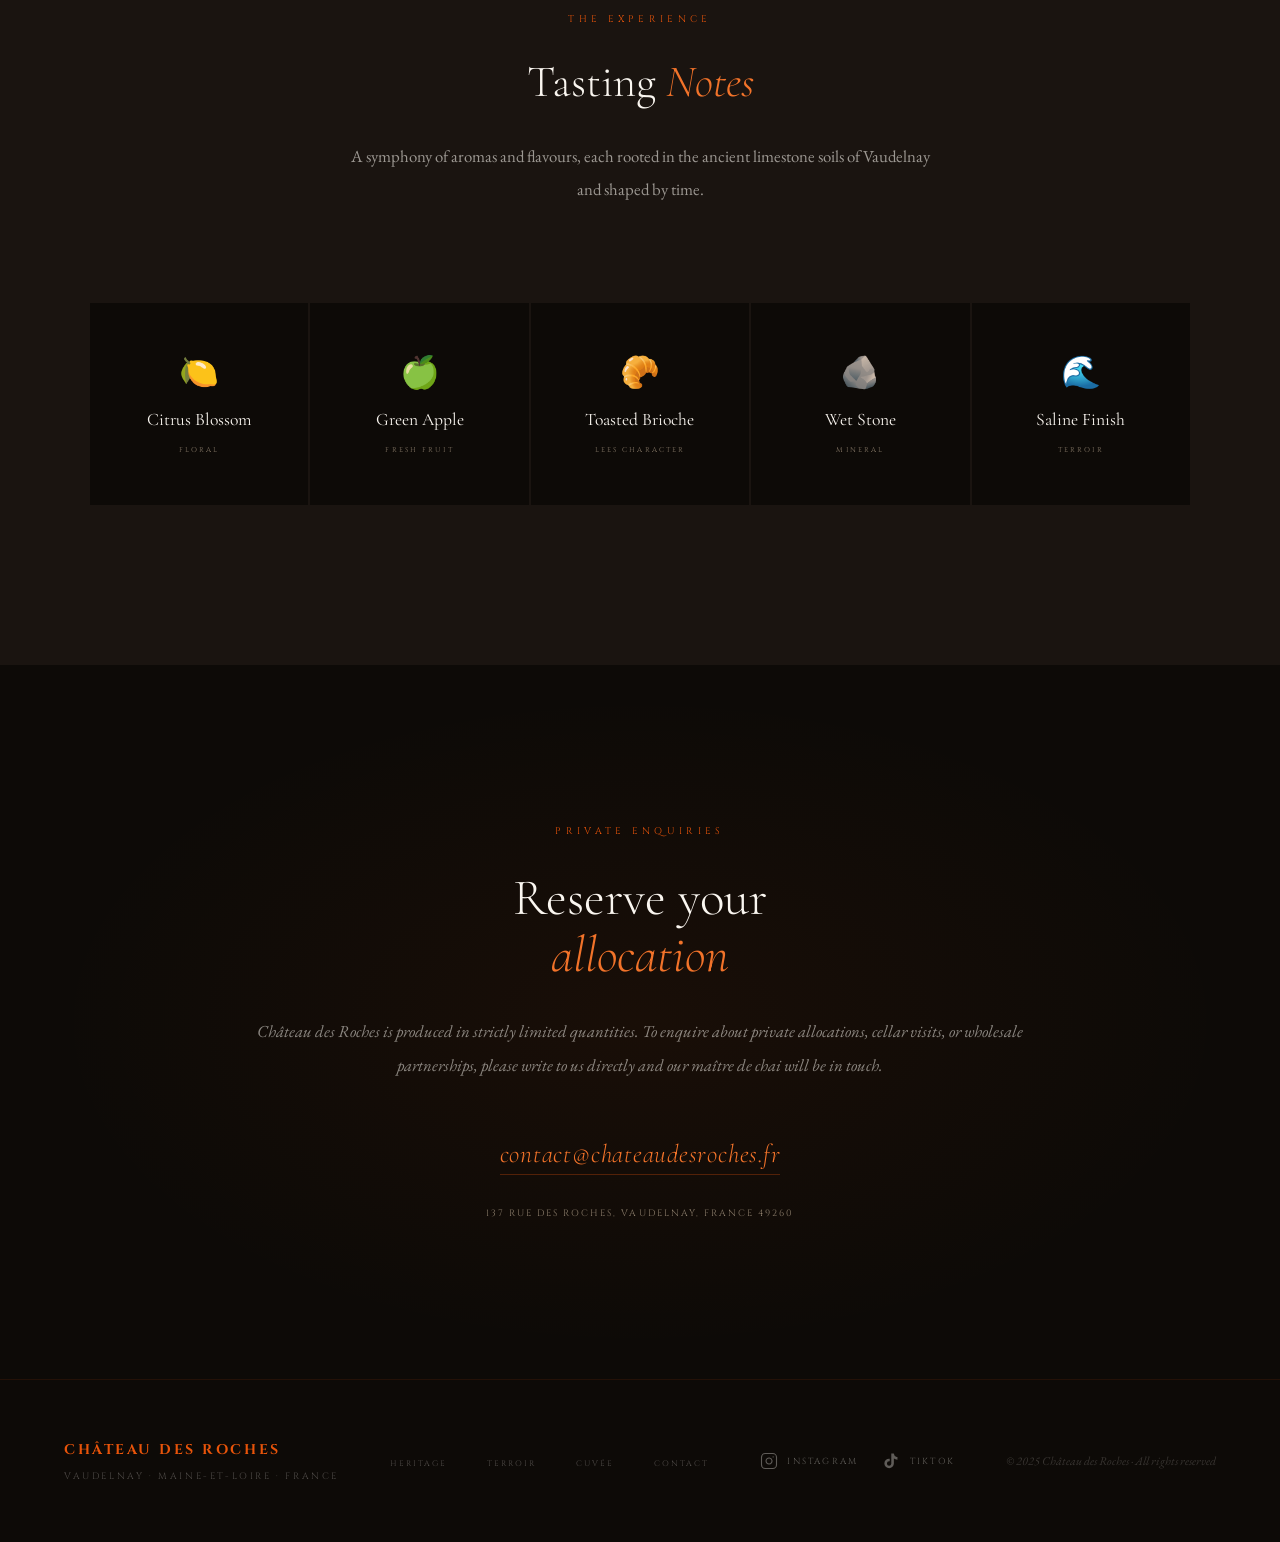
==== commit 8d836a76: "Fix OG: 1200x630 image, site_name, meta description, image type — en/index.html" ====
--- a/en/index.html
+++ b/en/index.html
@@ -10,7 +10,7 @@
 
   <!-- ═══ PRIMARY SEO ═══════════════════════════════════════════ -->
   <title>Château des Roches — Crémant de Loire Brut | Vaudelnay, France</title>
-  <meta name="description" content="Château des Roches produces an exceptional Brut Crémant de Loire by méthode traditionnelle at our 15th-century walled estate in Vaudelnay, Loire Valley. Aged 24 months on lees on limestone soils. Private allocations available.">
+  <meta name="description" content="Château des Roches — Crémant de Loire Brut, Vaudelnay. 15th-century walled estate, méthode traditionnelle, aged 24 months on limestone lees. Private allocations available.">
   <meta name="keywords" content="Château des Roches, Chateau des Roches, Crémant de Loire, Cremant de Loire, vin effervescent Loire, sparkling wine Loire Valley, Vaudelnay, méthode traditionnelle, vin biologique Loire, organic wine Loire, Brut Crémant, Maine-et-Loire wine">
   <meta name="robots" content="index, follow, max-snippet:-1, max-image-preview:large, max-video-preview:-1">
   <meta name="language" content="English">
@@ -32,10 +32,11 @@
   <meta property="og:title" content="Château des Roches — Crémant de Loire Brut">
   <meta property="og:description" content="A 15th-century walled estate in Vaudelnay producing an exceptional Brut Crémant de Loire. Aged 24 months on limestone lees. Private allocations available.">
   <meta property="og:url" content="https://chateaudesroches.fr/en/">
-  <meta property="og:image" content="https://chateaudesroches.fr/images/Chateau_des_Roches_Bottle.PNG">
-  <meta property="og:image:alt" content="Château des Roches Brut Crémant de Loire bottle">
+  <meta property="og:image" content="https://chateaudesroches.fr/images/og_social.jpg">
+  <meta property="og:image:alt" content="Harvest at Château des Roches — walled vineyard at Vaudelnay, Loire Valley">
+  <meta property="og:image:type" content="image/jpeg">
   <meta property="og:image:width" content="1200">
-  <meta property="og:image:height" content="1600">
+  <meta property="og:image:height" content="630">
   <meta property="og:locale" content="en_GB">
   <meta property="og:locale:alternate" content="fr_FR">
 
@@ -43,7 +44,7 @@
   <meta name="twitter:card" content="summary_large_image">
   <meta name="twitter:title" content="Château des Roches — Crémant de Loire Brut">
   <meta name="twitter:description" content="A 15th-century walled estate in Vaudelnay producing an exceptional Brut Crémant de Loire. Aged 24 months on limestone lees. Private allocations available.">
-  <meta name="twitter:image" content="https://chateaudesroches.fr/images/Chateau_des_Roches_Bottle.PNG">
+  <meta name="twitter:image" content="https://chateaudesroches.fr/images/og_social.jpg">
 
   <!-- ═══ JSON-LD ════════════════════════════════════════════════ -->
   <script type="application/ld+json">
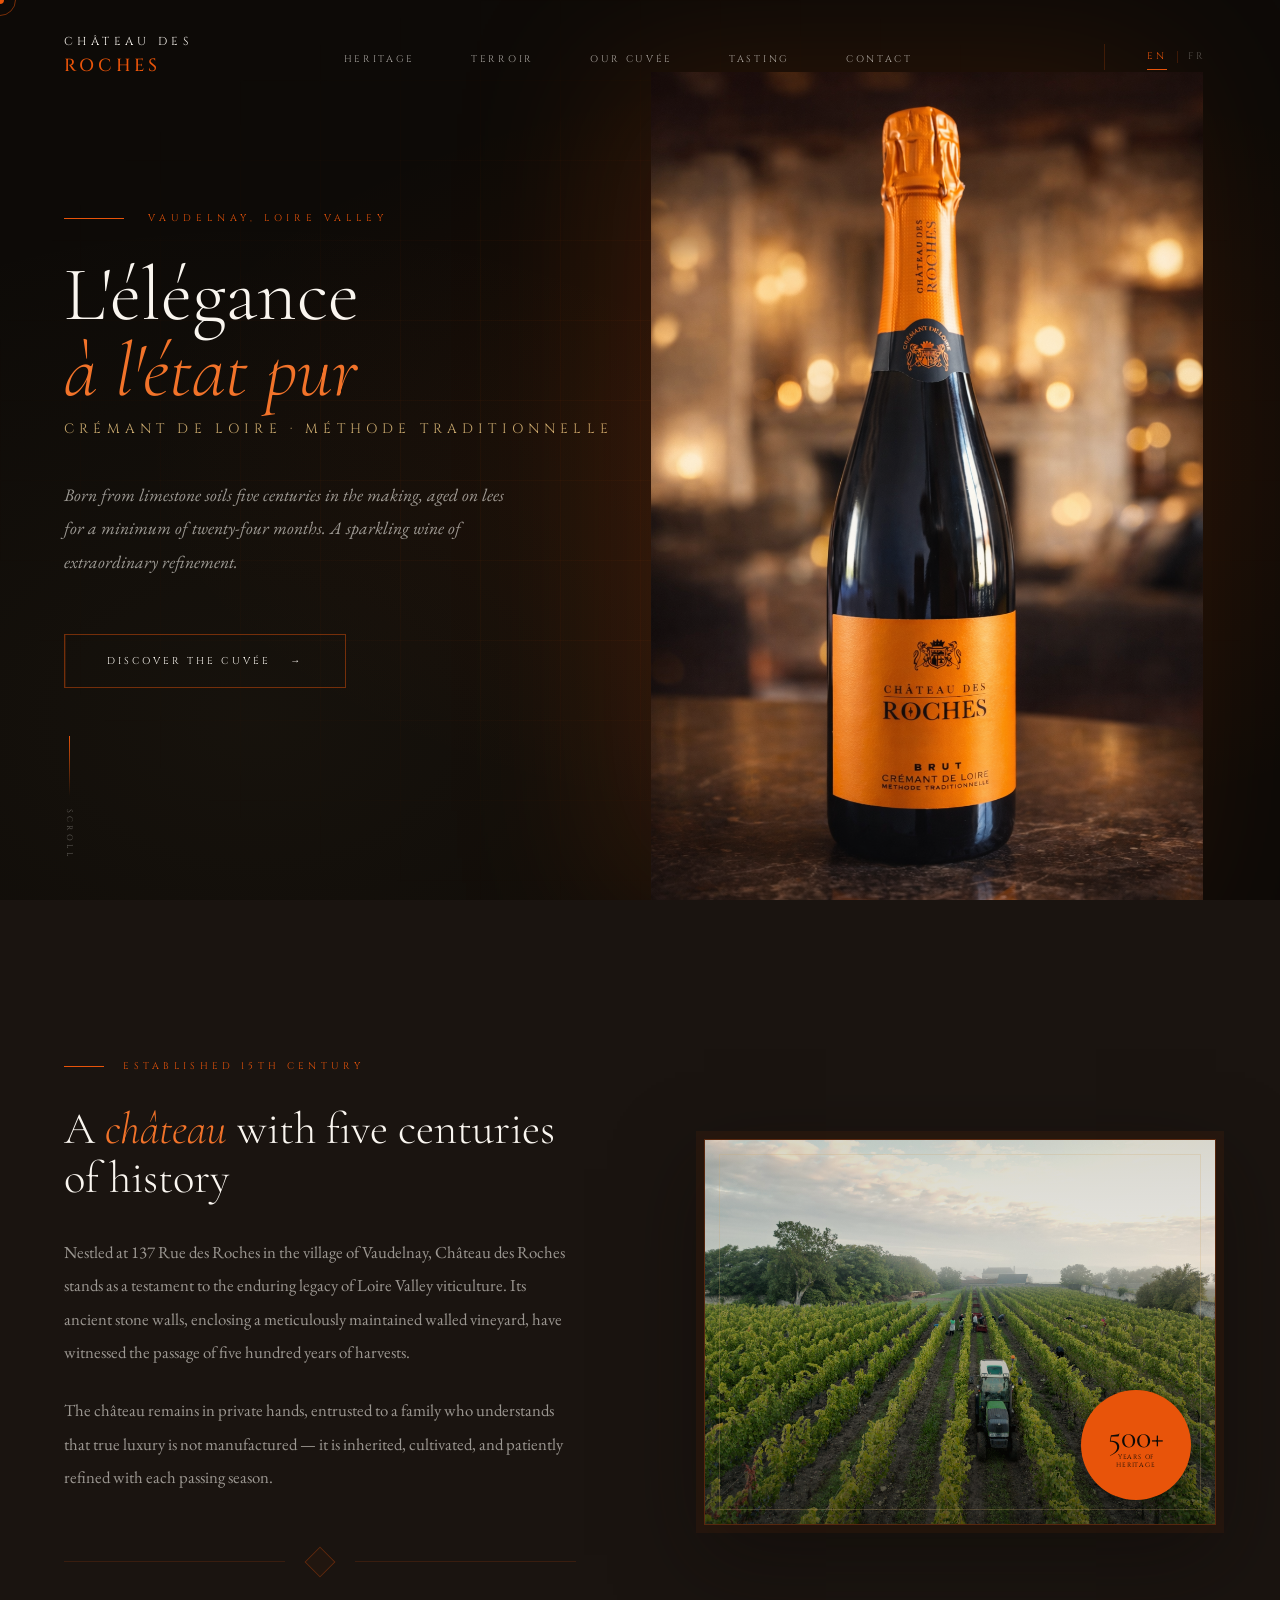
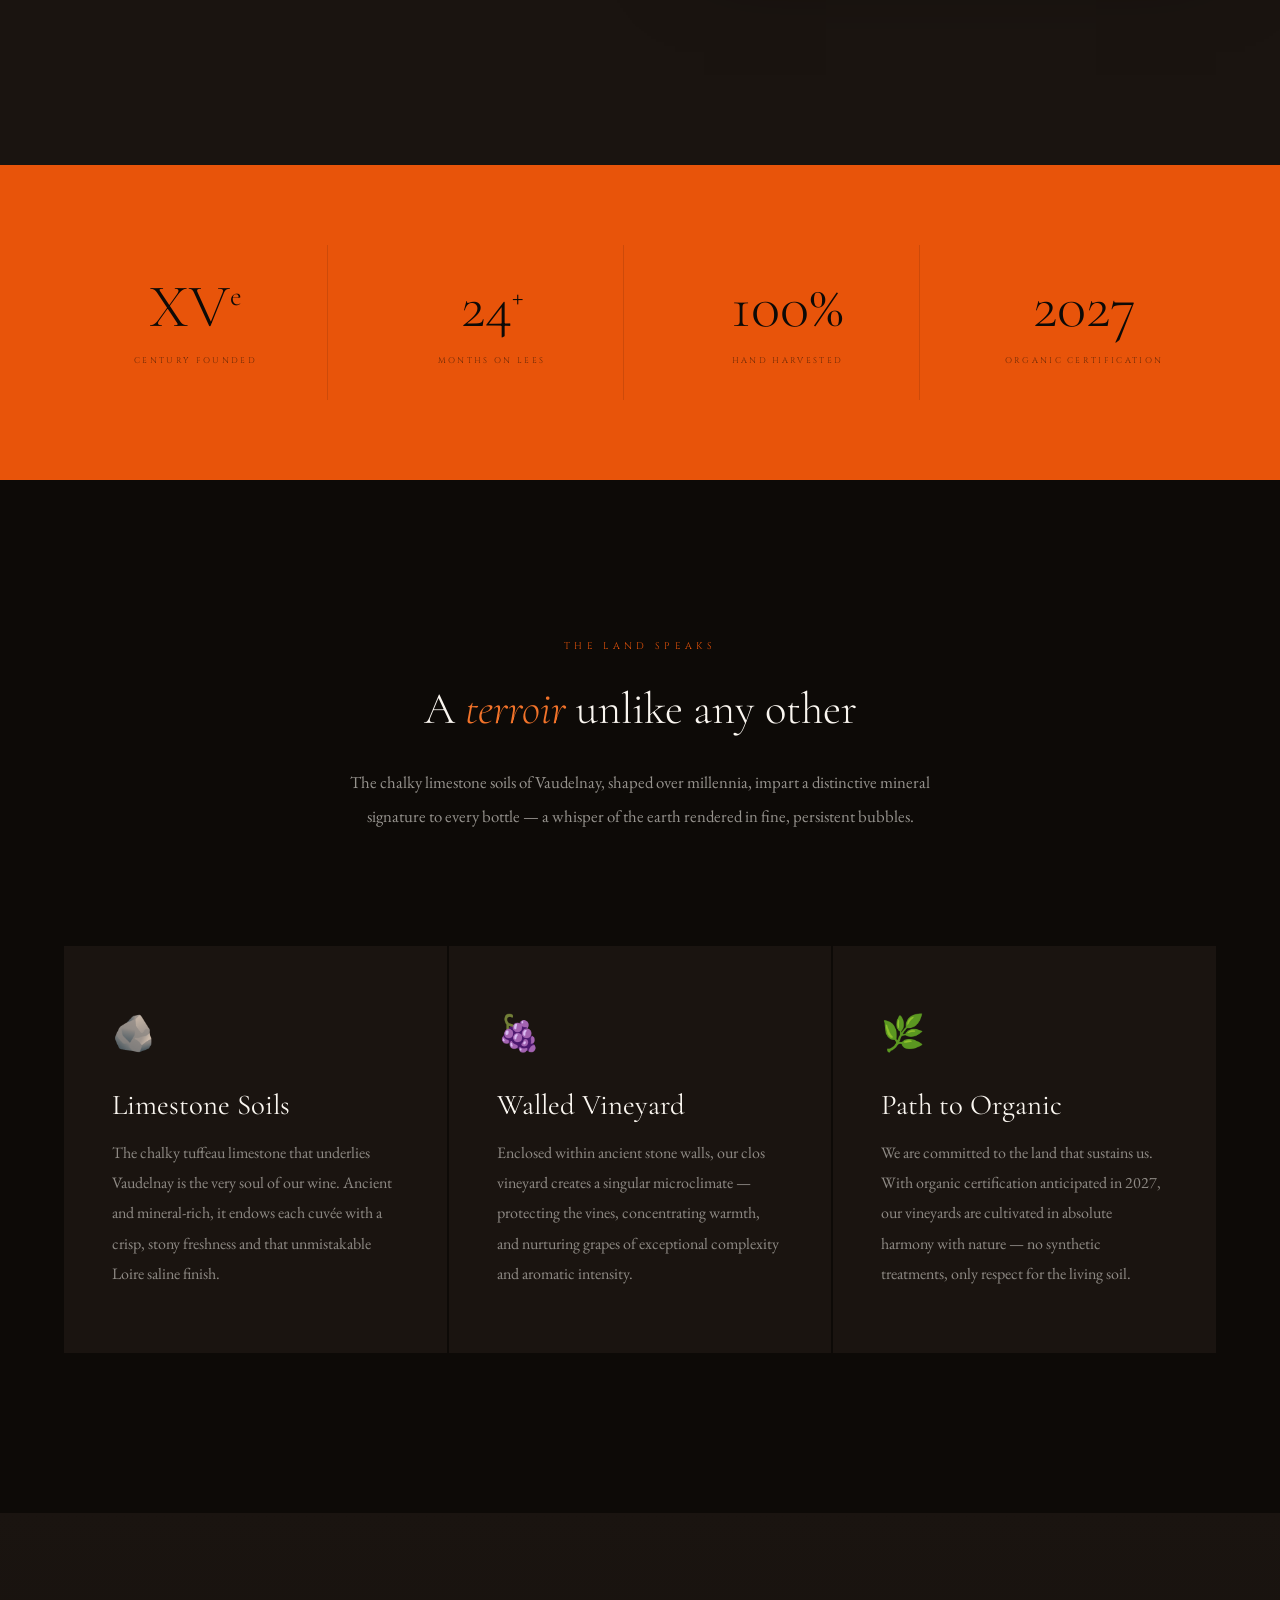
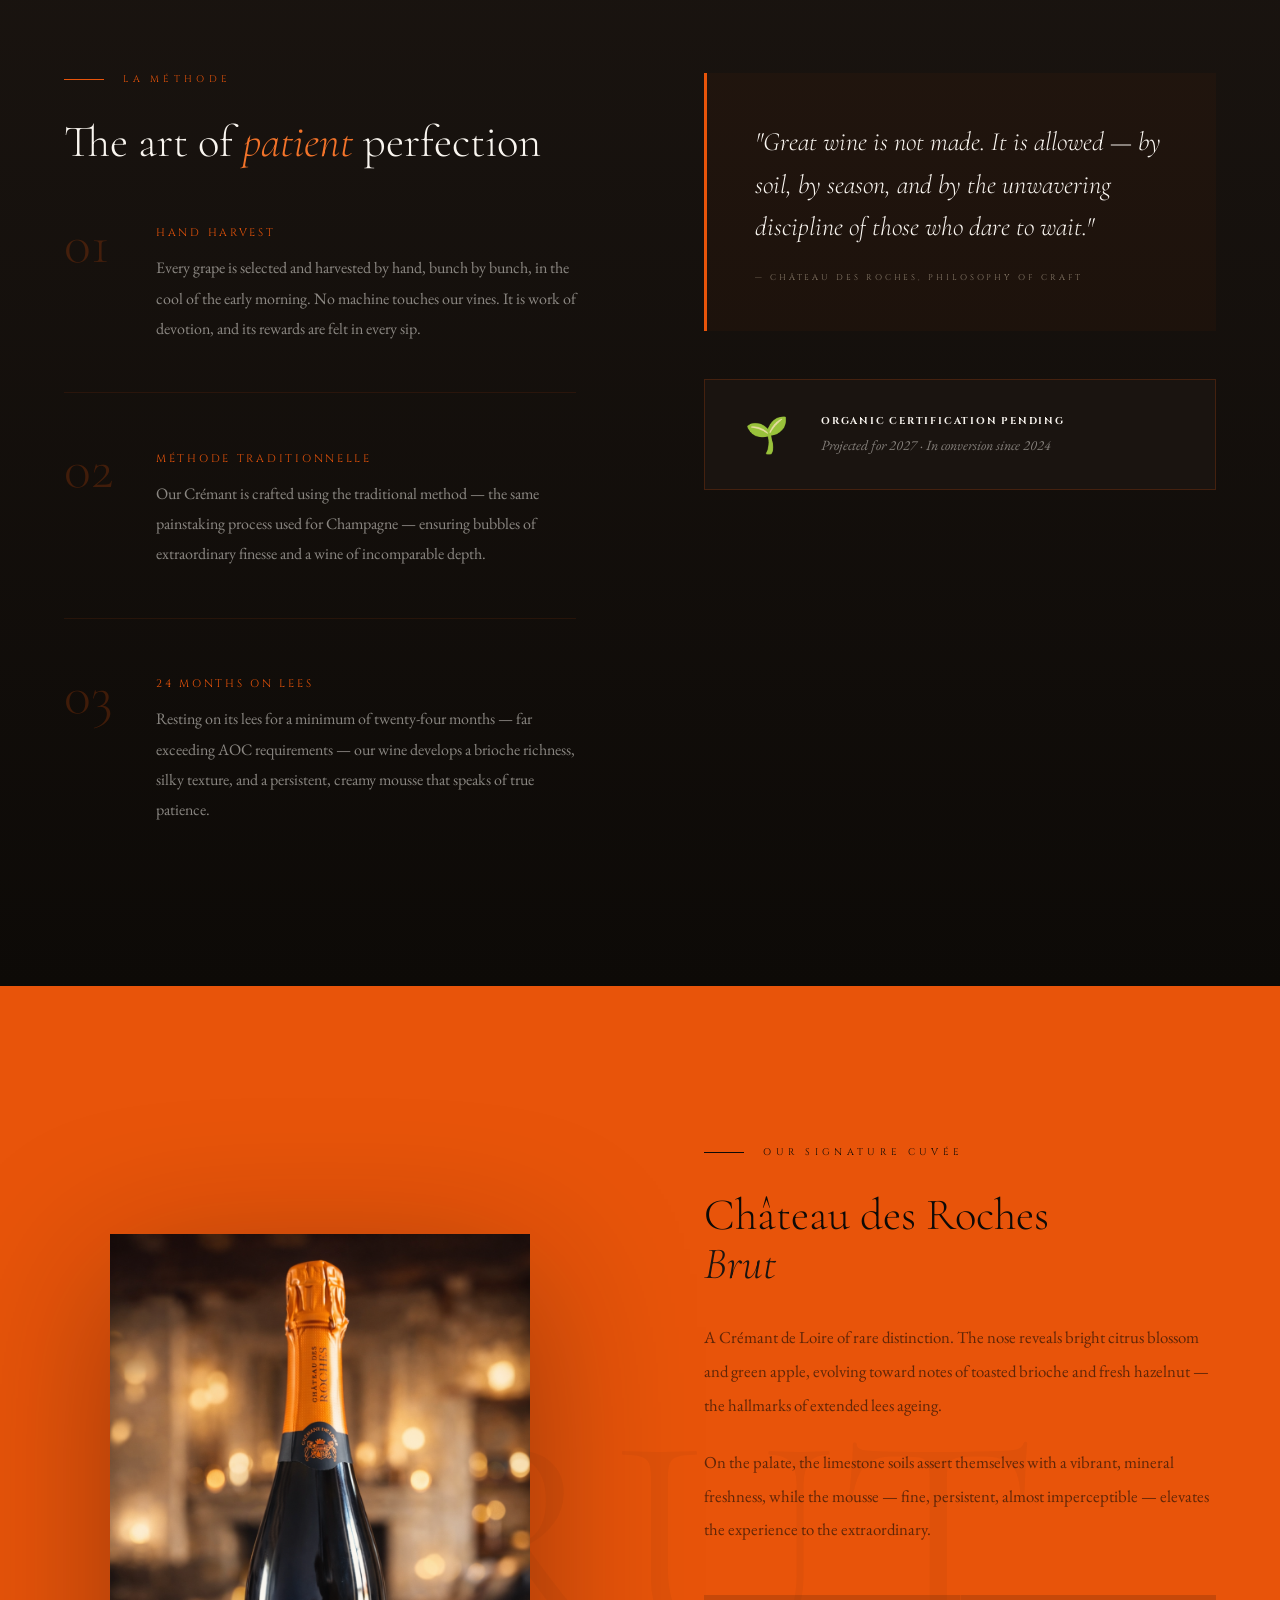
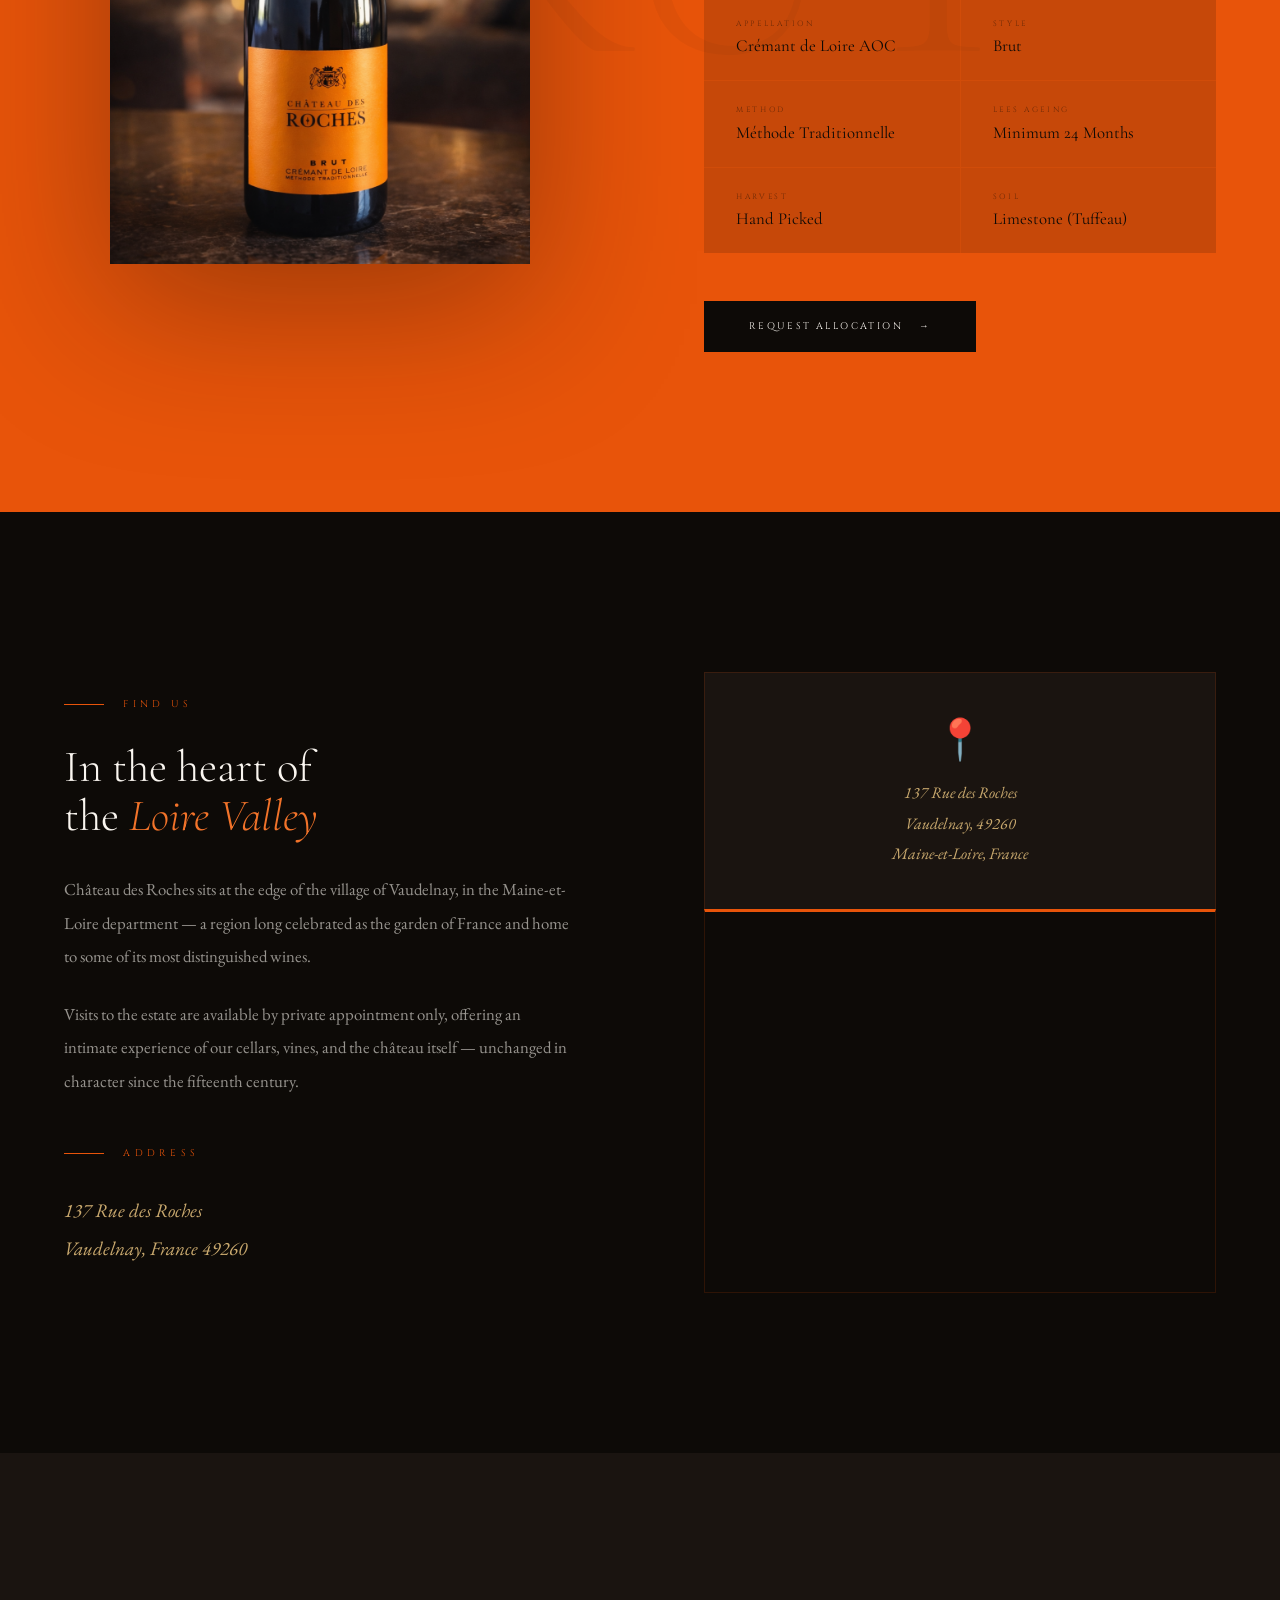
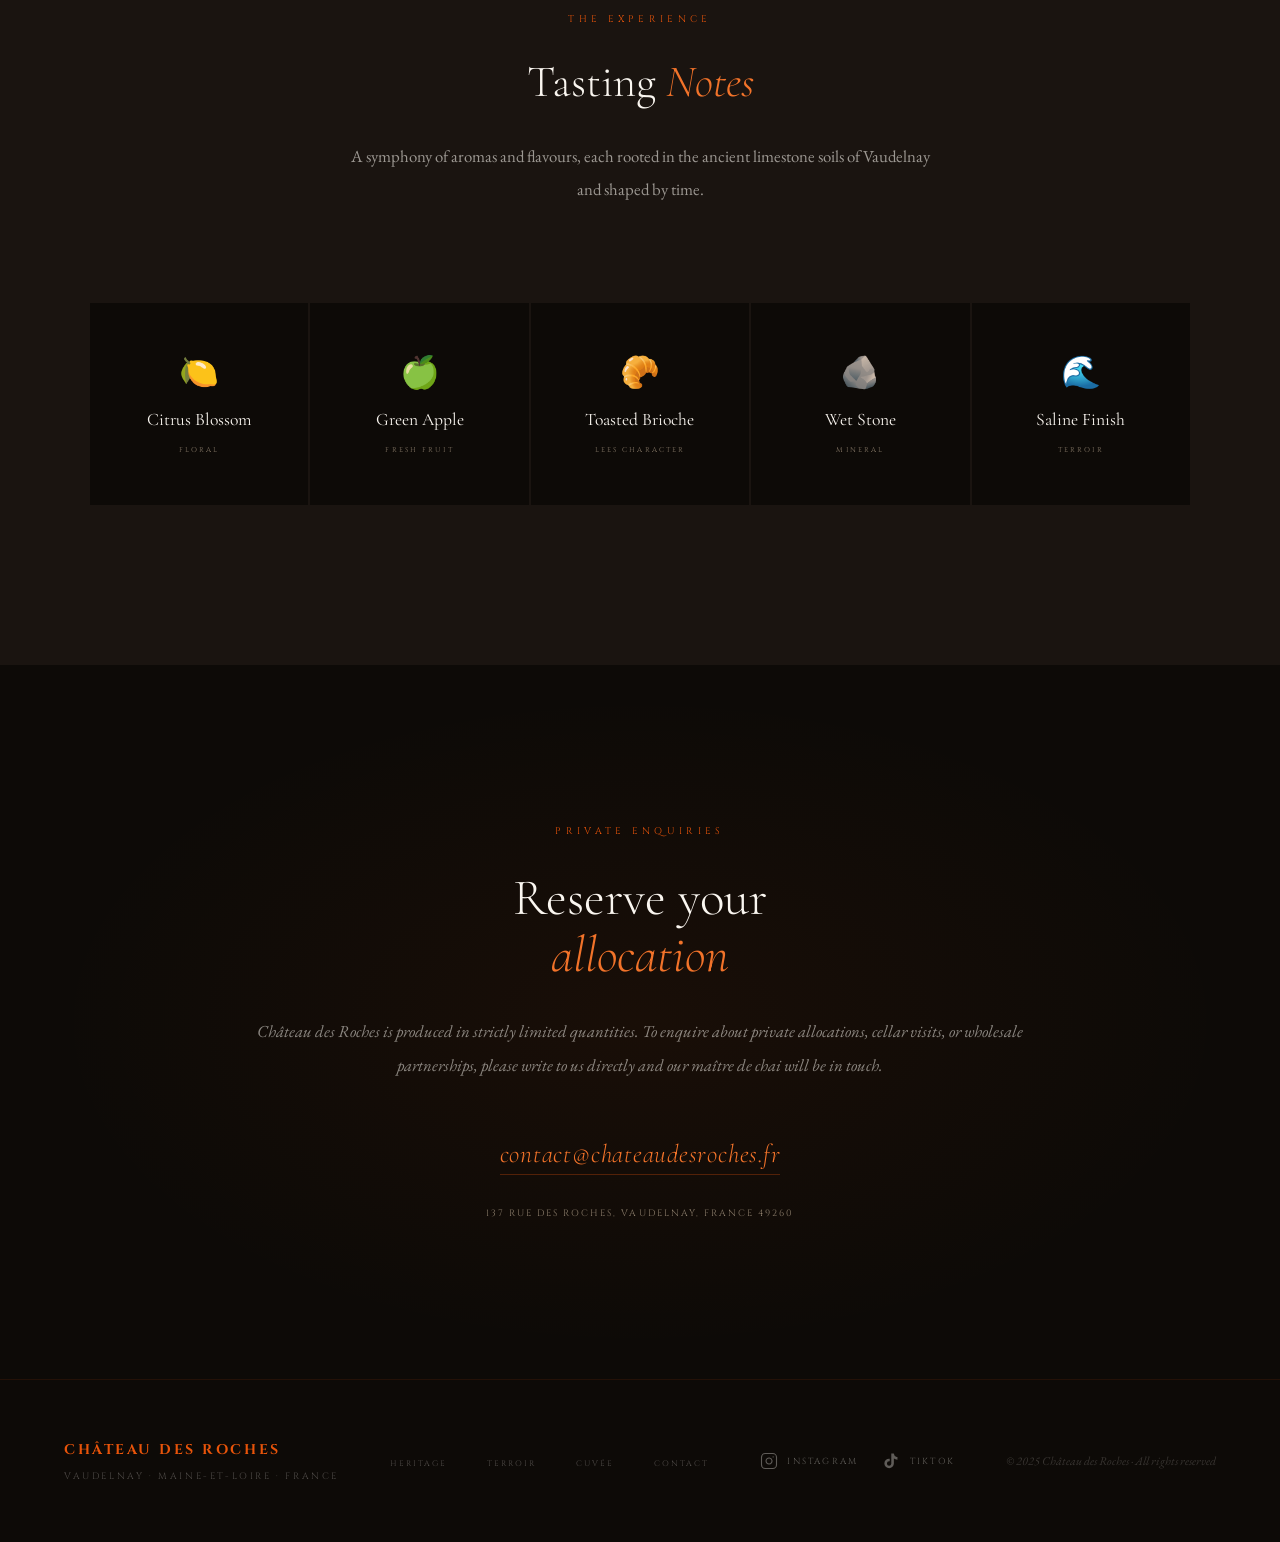
==== commit 78b89340: "Mobile: add bottle image section below hero" ====
--- a/en/index.html
+++ b/en/index.html
@@ -135,6 +135,11 @@
     </div>
   </section>
 
+  <!-- MOBILE BOTTLE — shown below hero on phones, hidden on desktop -->
+  <div class="mobile-bottle">
+    <img src="../images/Chateau_des_Roches_Bottle.PNG" alt="Château des Roches Brut Crémant de Loire">
+  </div>
+
   <!-- HERITAGE -->
   <section class="heritage" id="heritage">
     <div class="heritage-grid">
--- a/css/style.css
+++ b/css/style.css
@@ -249,8 +249,7 @@
 .hero {
   position: relative;
   height: 100vh;
-  /* iOS Safari 100vh fix */
-  min-height: 700px;
+  min-height: 600px;
   display: -webkit-box;
   display: -ms-flexbox;
   display: flex;
@@ -261,11 +260,12 @@
   background: #0D0A07;
   background: var(--dark);
 }
-/* iOS: fix 100vh including address bar */
-@supports (-webkit-touch-callout: none) {
+/* Modern browsers: use dynamic viewport height which accounts for
+   iOS Safari address bar appearing/disappearing */
+@supports (height: 100dvh) {
   .hero {
-    height: -webkit-fill-available;
-    min-height: -webkit-fill-available;
+    height: 100dvh;
+    min-height: 600px;
   }
 }
 .hero-bg {
@@ -509,6 +509,34 @@
   background: rgba(232, 84, 10, 0.04);
   -ms-flex-negative: 0;
   flex-shrink: 0;
+}
+
+/* ── Mobile Bottle Section ──────────────────────────────────── */
+.mobile-bottle {
+  display: none;
+}
+@media (max-width: 768px) {
+  .mobile-bottle {
+    display: -webkit-box;
+    display: -ms-flexbox;
+    display: flex;
+    -webkit-box-pack: center;
+    -ms-flex-pack: center;
+    justify-content: center;
+    -webkit-box-align: center;
+    -ms-flex-align: center;
+    align-items: center;
+    background: #0D0A07;
+    background: var(--dark);
+    padding: 3rem 2rem 4rem;
+  }
+  .mobile-bottle img {
+    height: 55vh;
+    max-height: 480px;
+    width: auto;
+    -webkit-filter: drop-shadow(0 20px 60px rgba(232, 84, 10, 0.2));
+    filter: drop-shadow(0 20px 60px rgba(232, 84, 10, 0.2));
+  }
 }
 
 /* ── Heritage ───────────────────────────────────────────────── */
@@ -804,8 +832,28 @@
     z-index: 200;
     gap: 0;
   }
-  .hero-content { max-width: 100%; padding: 0 1.5rem; padding-top: 6rem; }
-  .hero-bottle { opacity: 0.2; right: -5%; height: 80vh; }
+  .hero-content {
+    max-width: 100%;
+    padding: 0 1.5rem;
+    margin-top: -4rem;
+    position: relative;
+    z-index: 2;
+  }
+  .hero-title {
+    font-size: 2.6rem;
+    line-height: 1.05;
+  }
+  .hero-subtitle {
+    font-size: 0.65rem;
+    letter-spacing: 0.2em;
+  }
+  .hero-desc {
+    font-size: 1rem;
+    margin-bottom: 2.5rem;
+  }
+  .hero-eyebrow { margin-bottom: 1.2rem; }
+  /* Hide bottle in hero on mobile — shown in its own section below */
+  .hero-bottle { display: none; }
   .scroll-indicator { left: 1.5rem; }
   .heritage-grid,
   .process-inner,
@@ -825,7 +873,9 @@
   .stats-inner { -ms-grid-columns: 1fr 1fr; grid-template-columns: 1fr 1fr; }
   .tasting-wheel { -ms-grid-columns: 1fr 2px 1fr; grid-template-columns: 1fr 1fr; }
   .note-card:last-child { -ms-grid-column: 1; -ms-grid-column-span: 2; grid-column: 1 / -1; }
-  .hero-title { font-size: 2.8rem; }
+  .hero-title { font-size: 2.2rem; }
+  .hero-desc { font-size: 0.95rem; }
+  .hero-eyebrow::before { display: none; } /* save space on tiny screens */
   .cuvee-specs { -ms-grid-columns: 1fr; grid-template-columns: 1fr; }
   .nav-links a { font-size: 0.85rem; }
 }
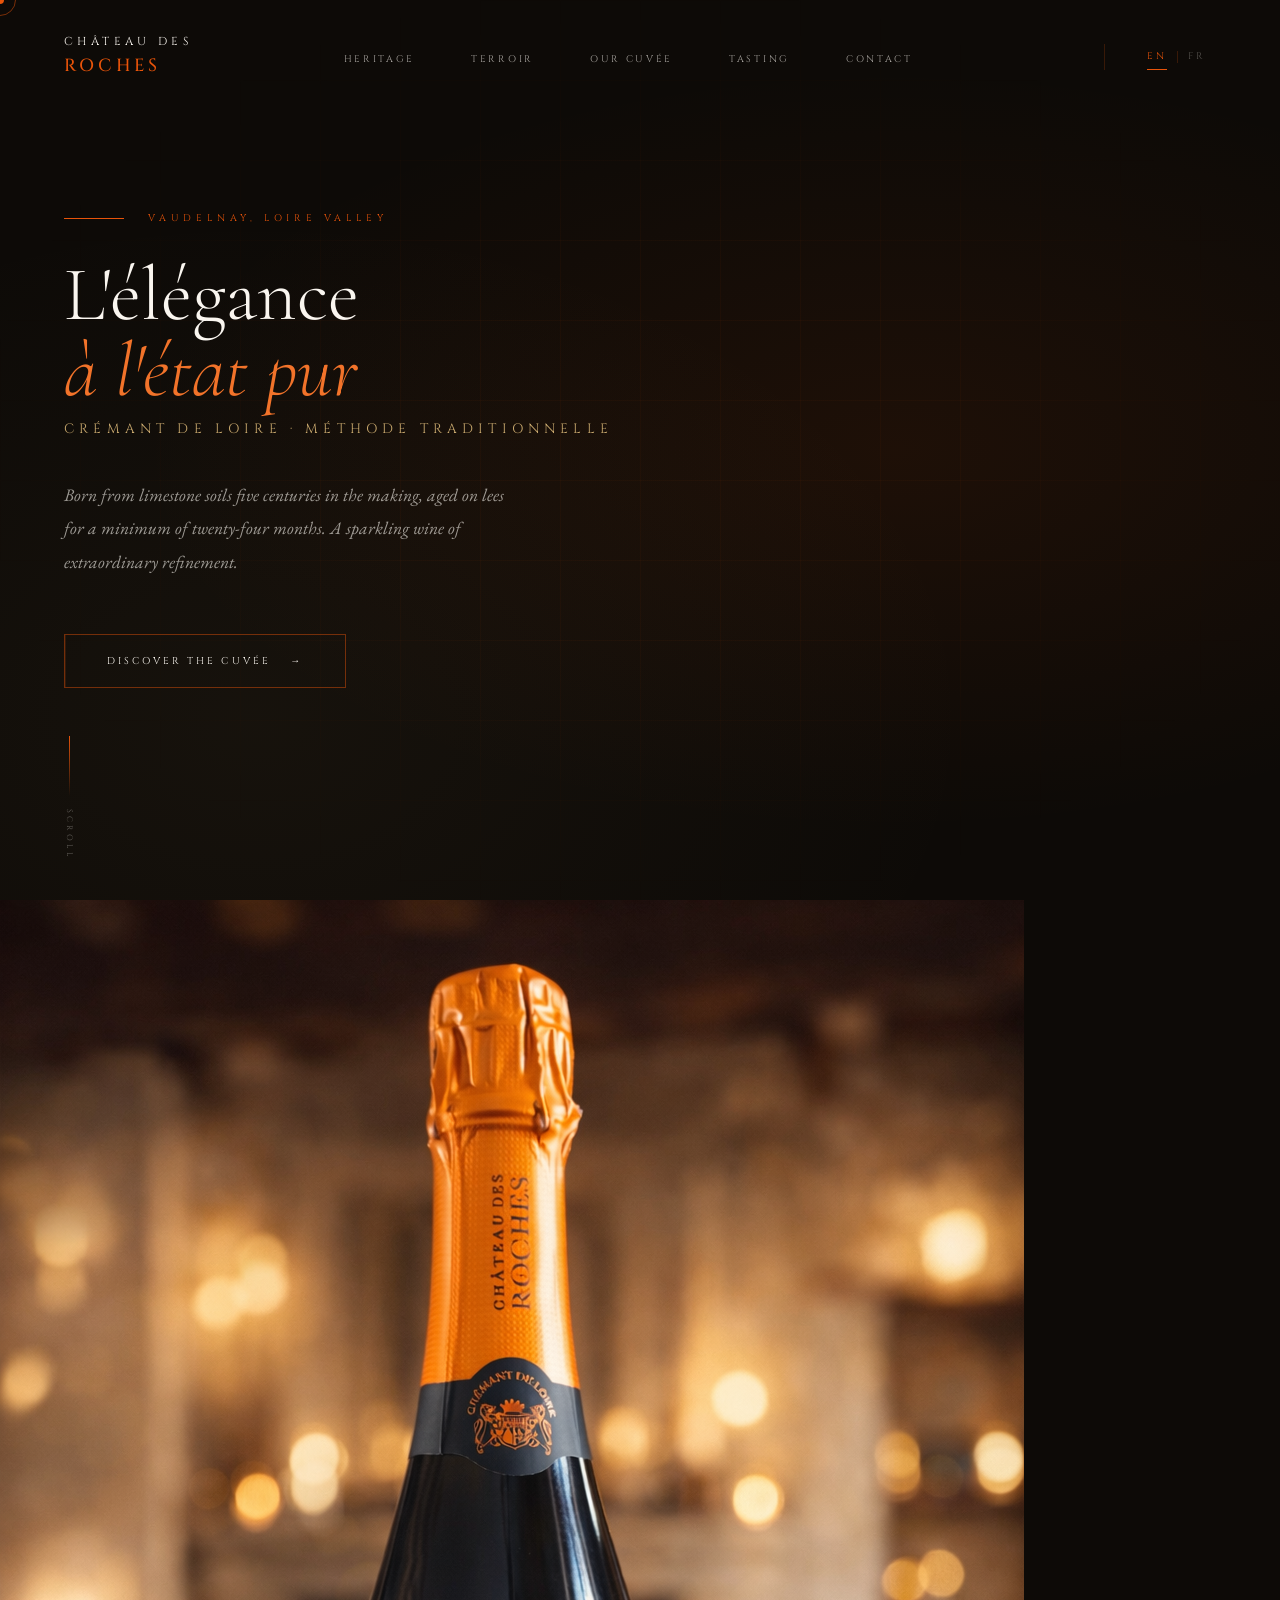
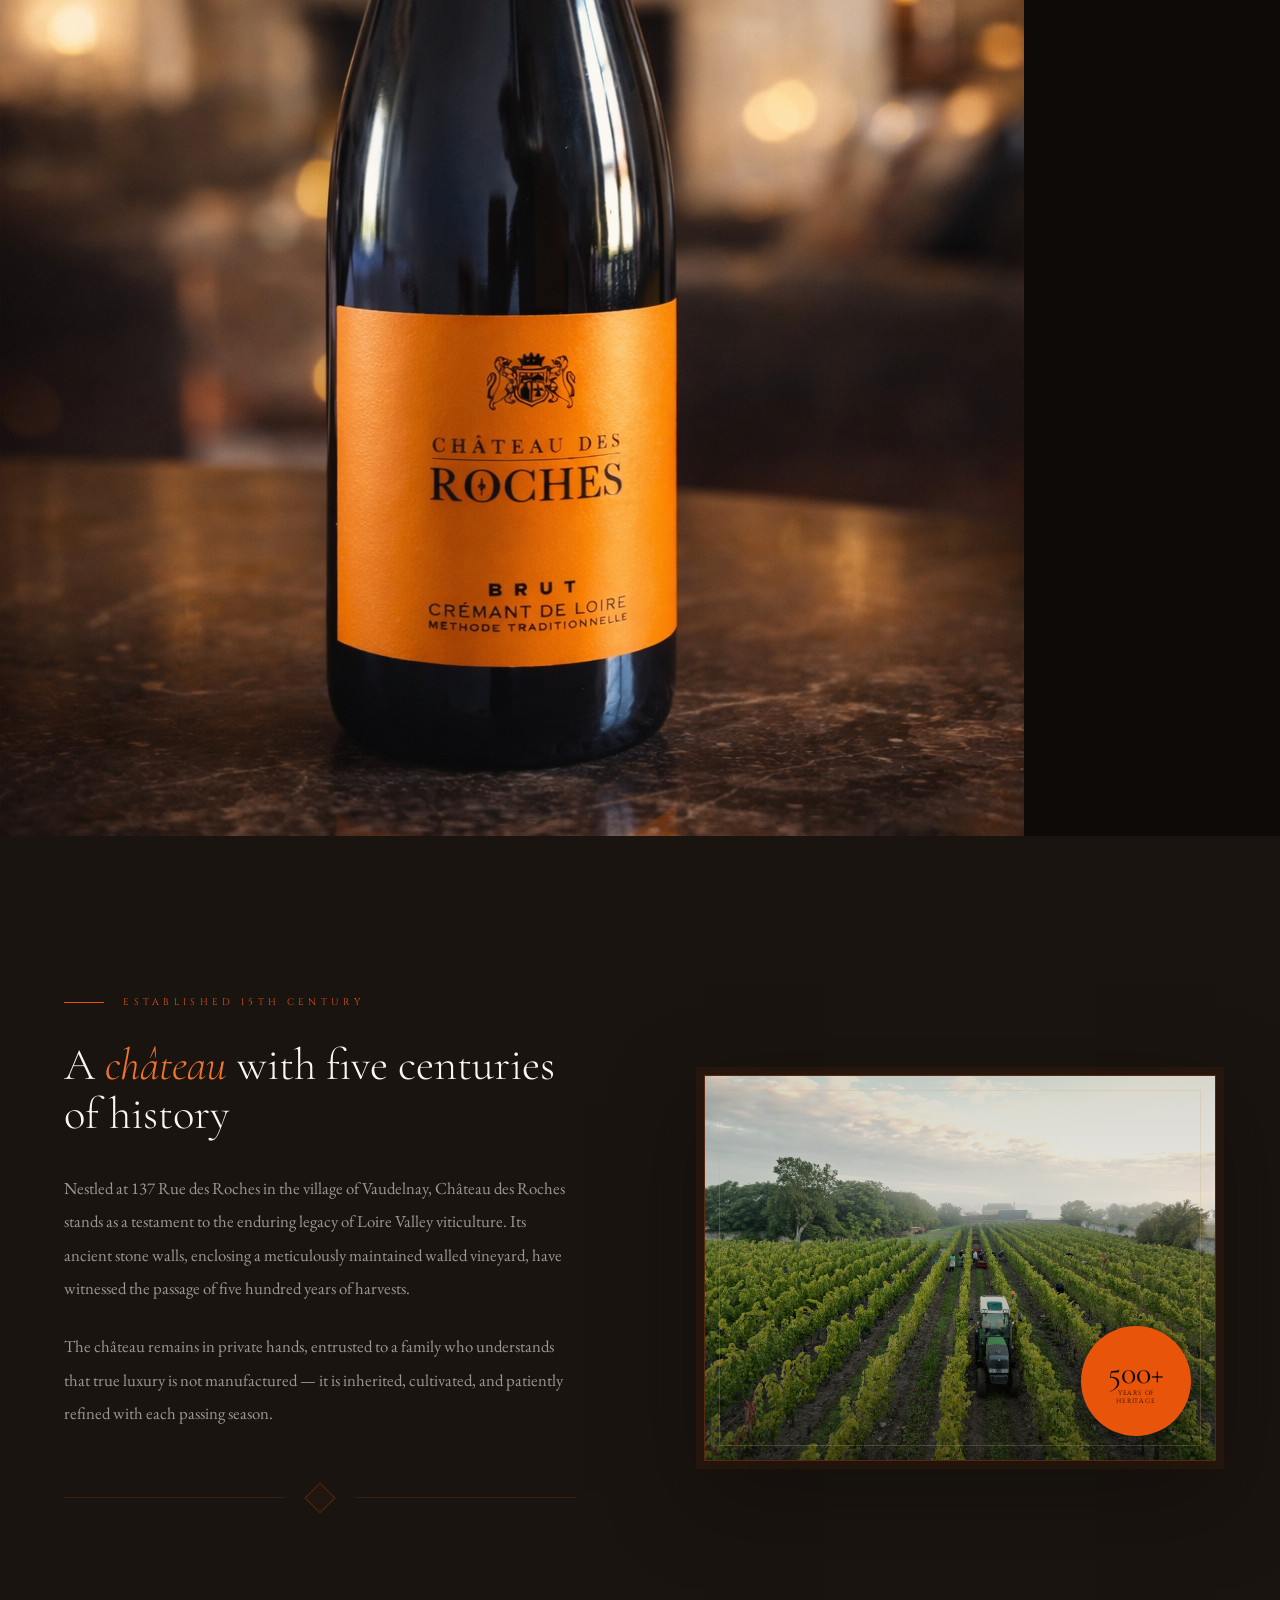
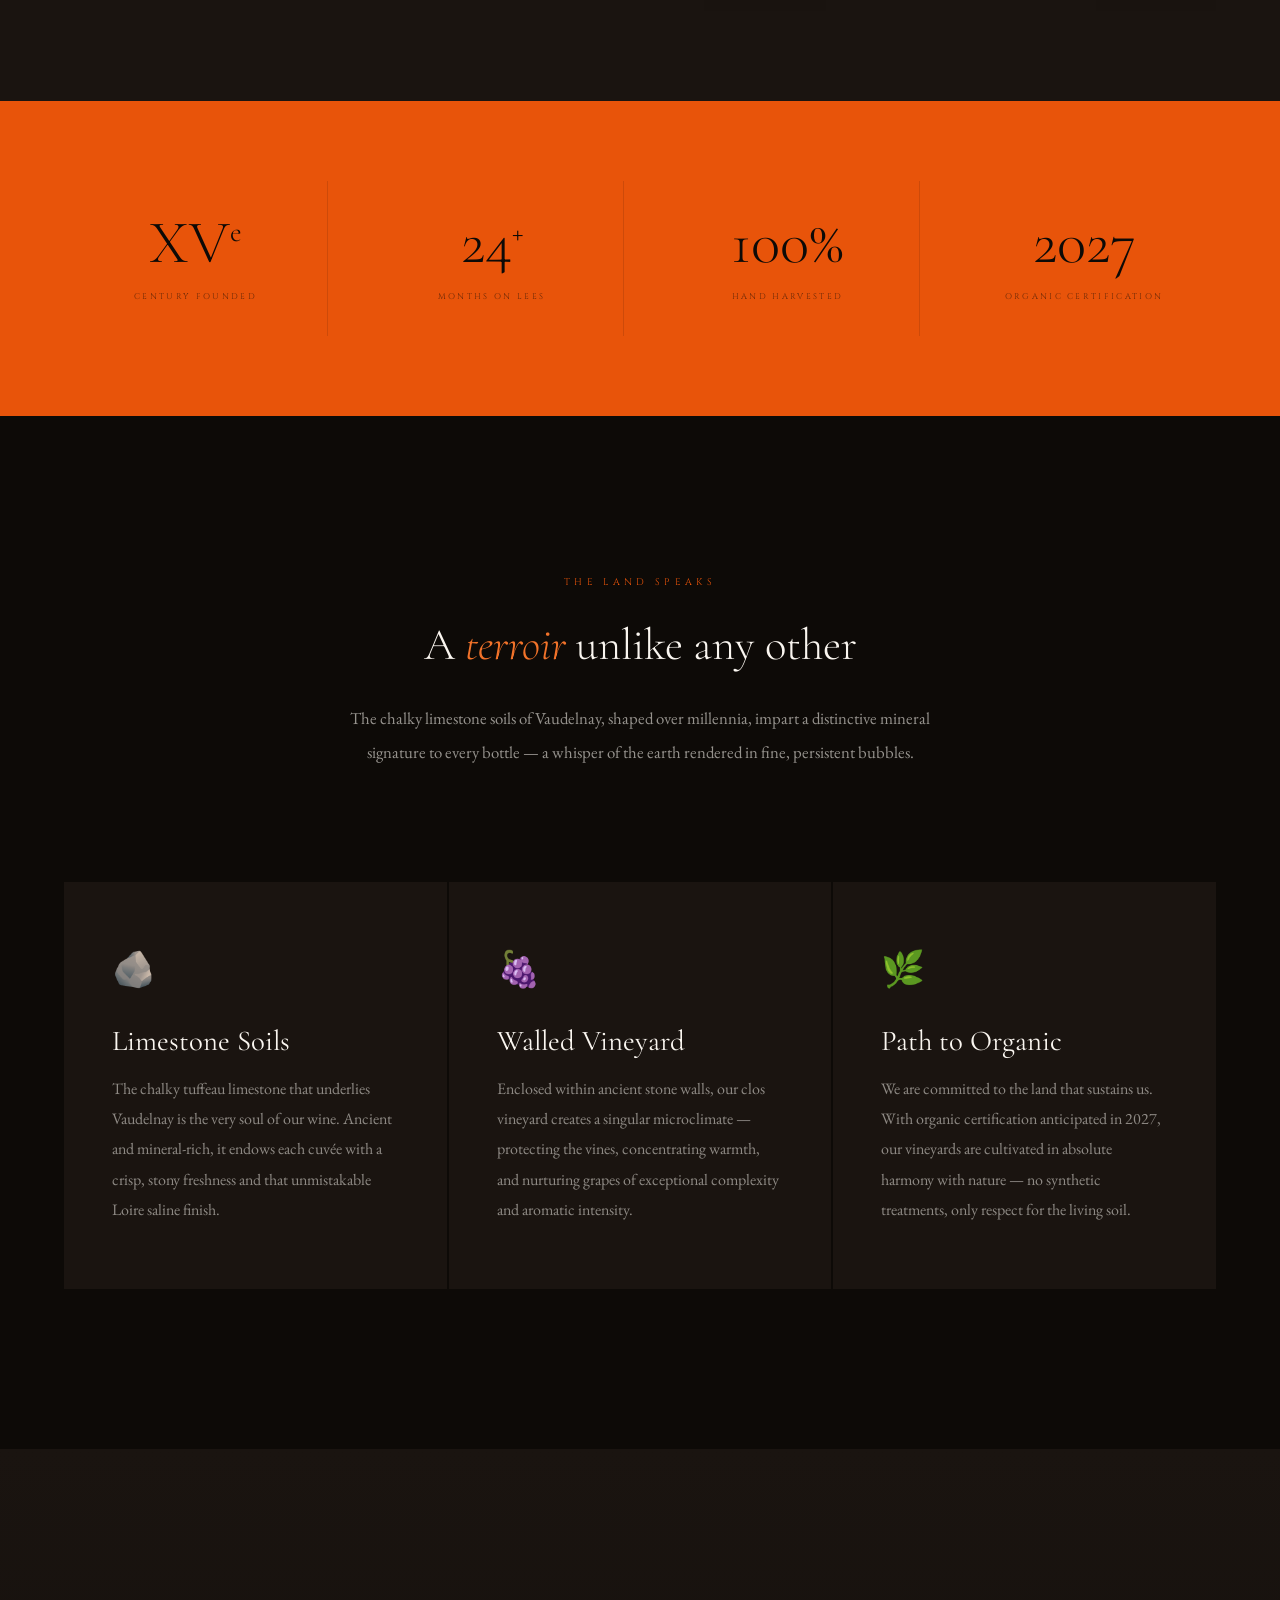
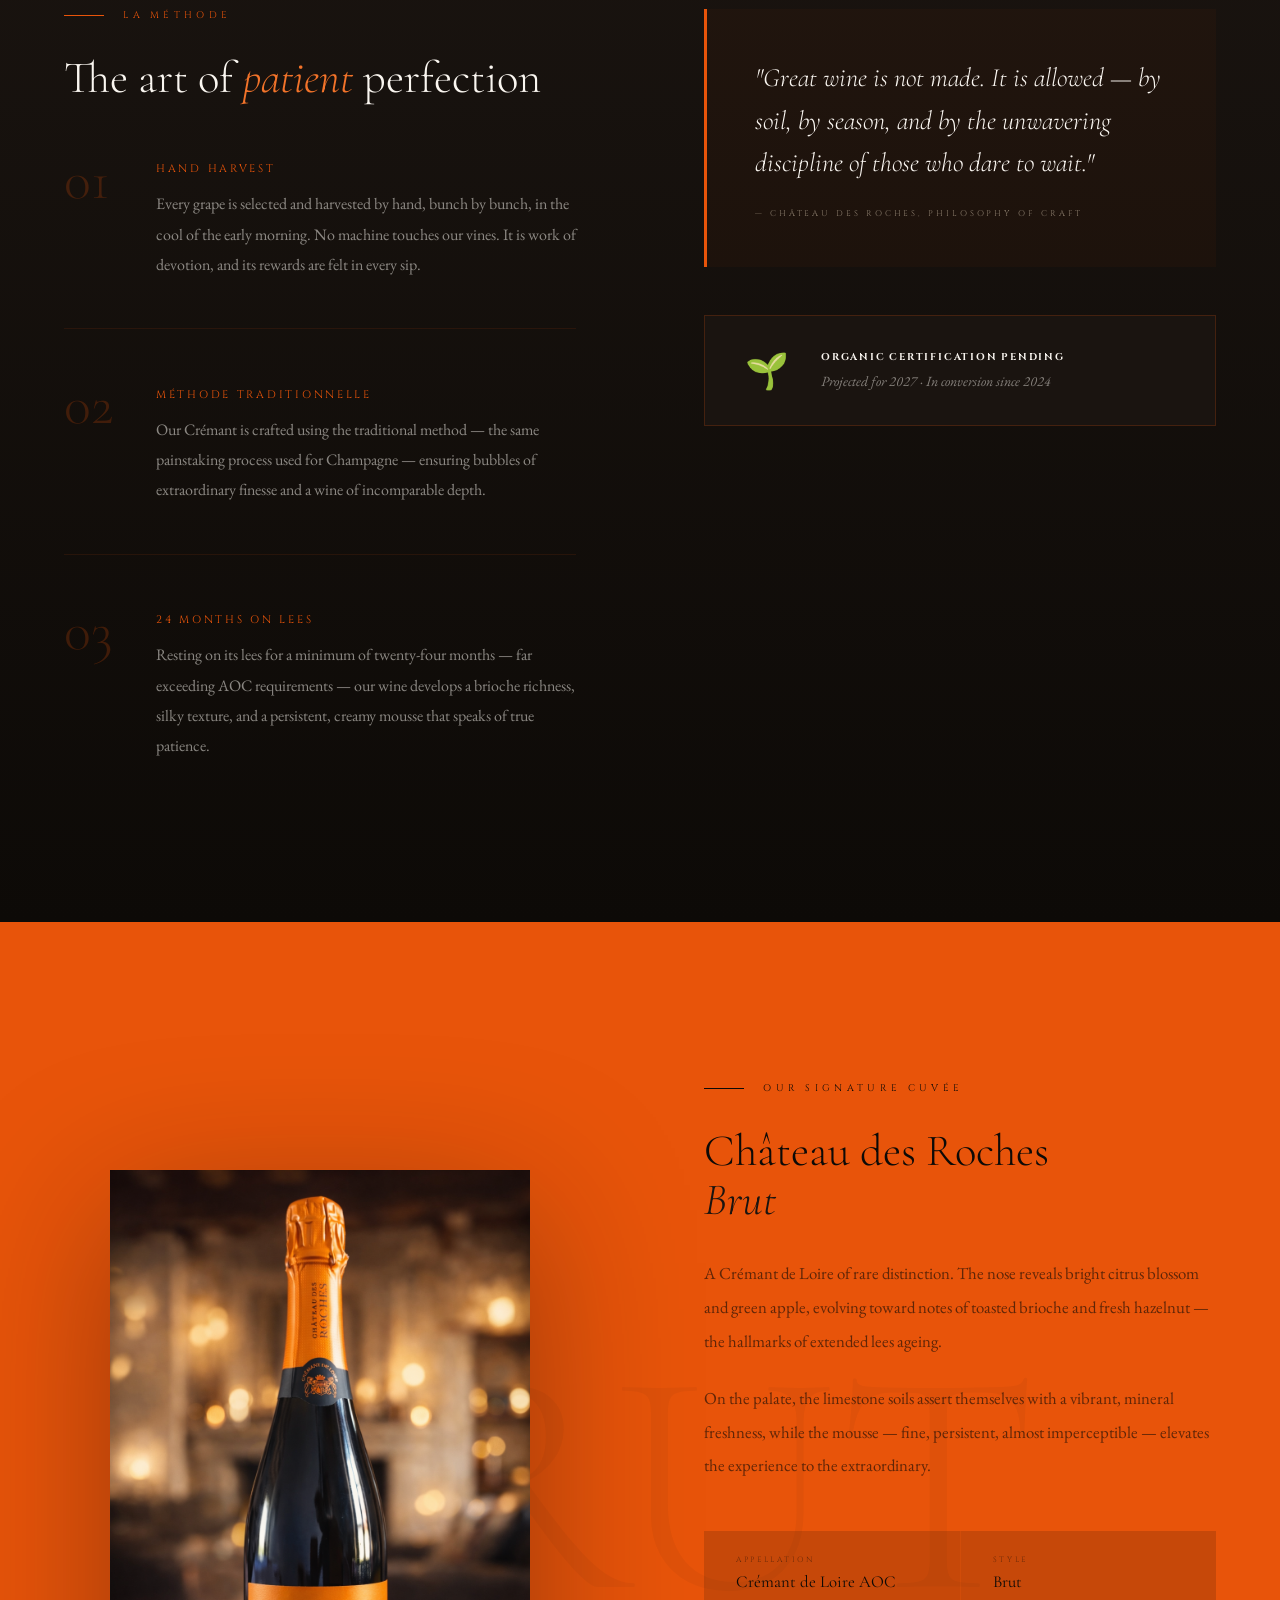
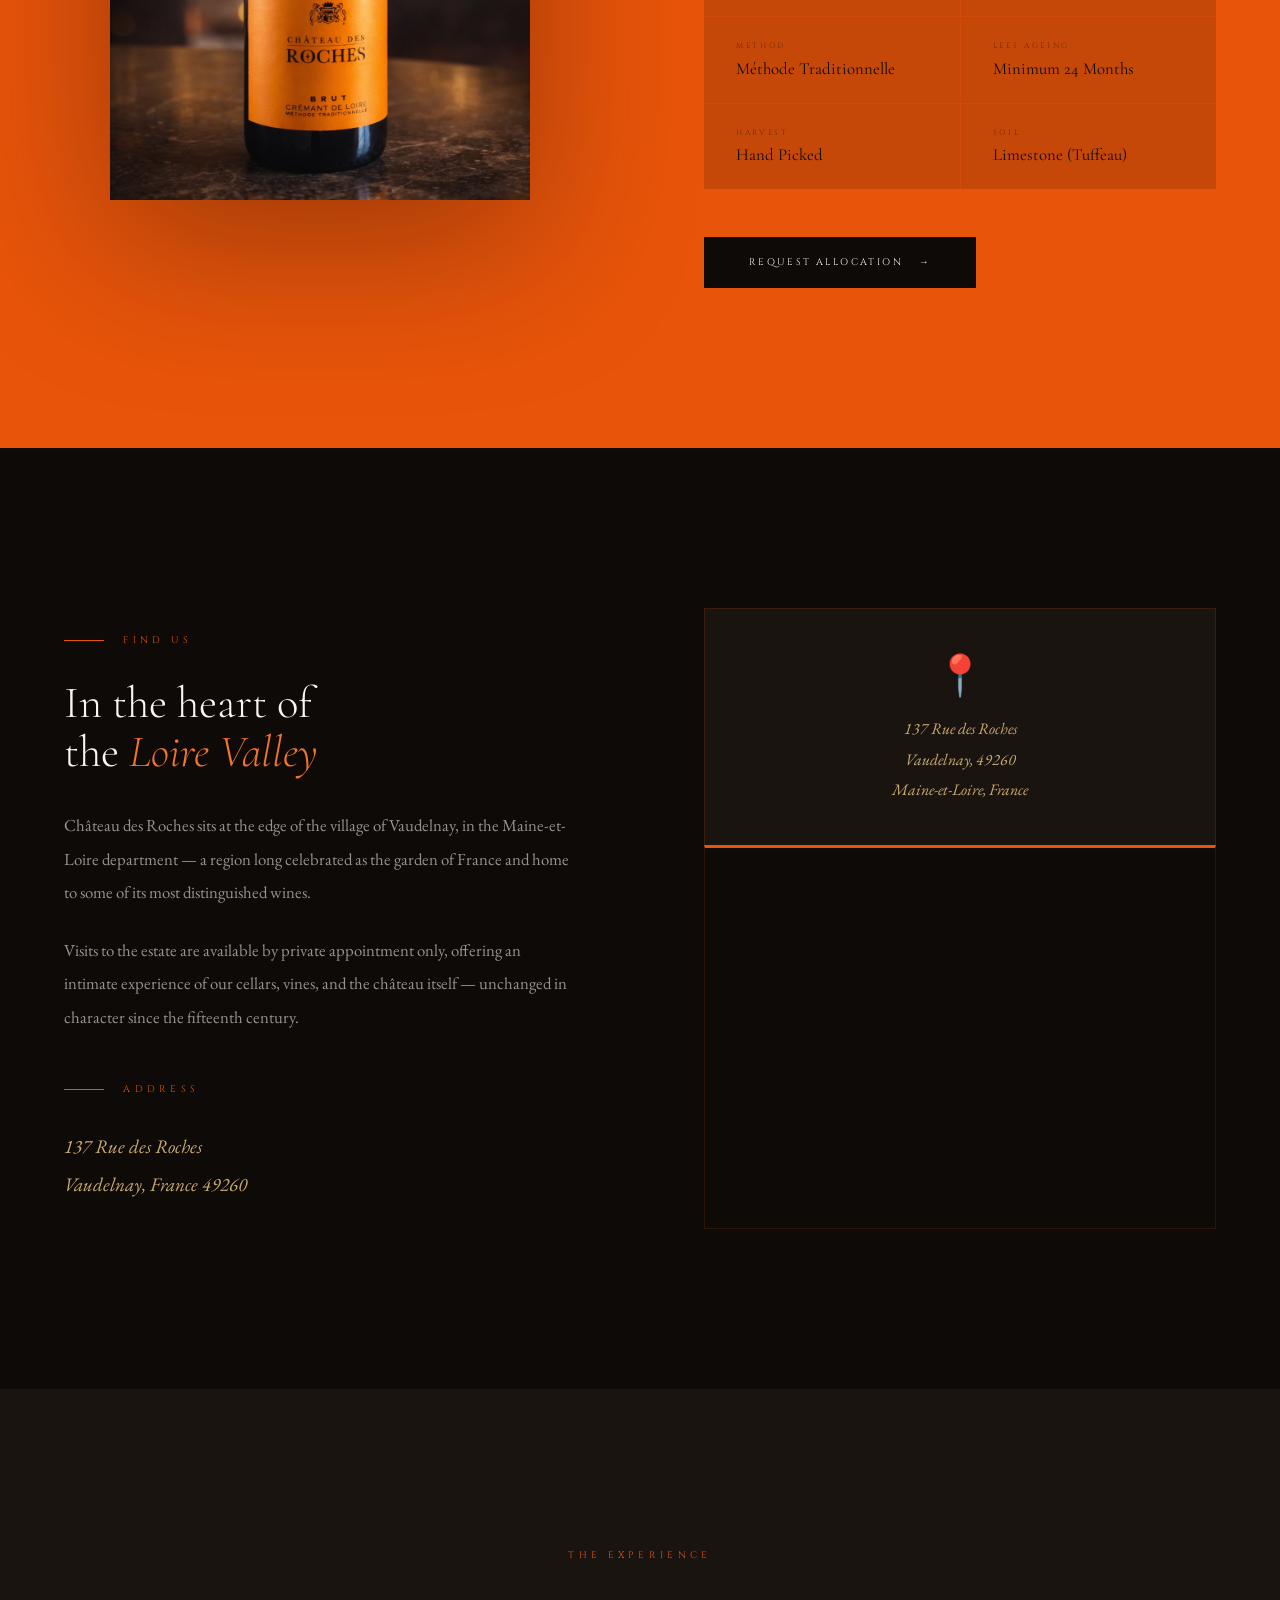
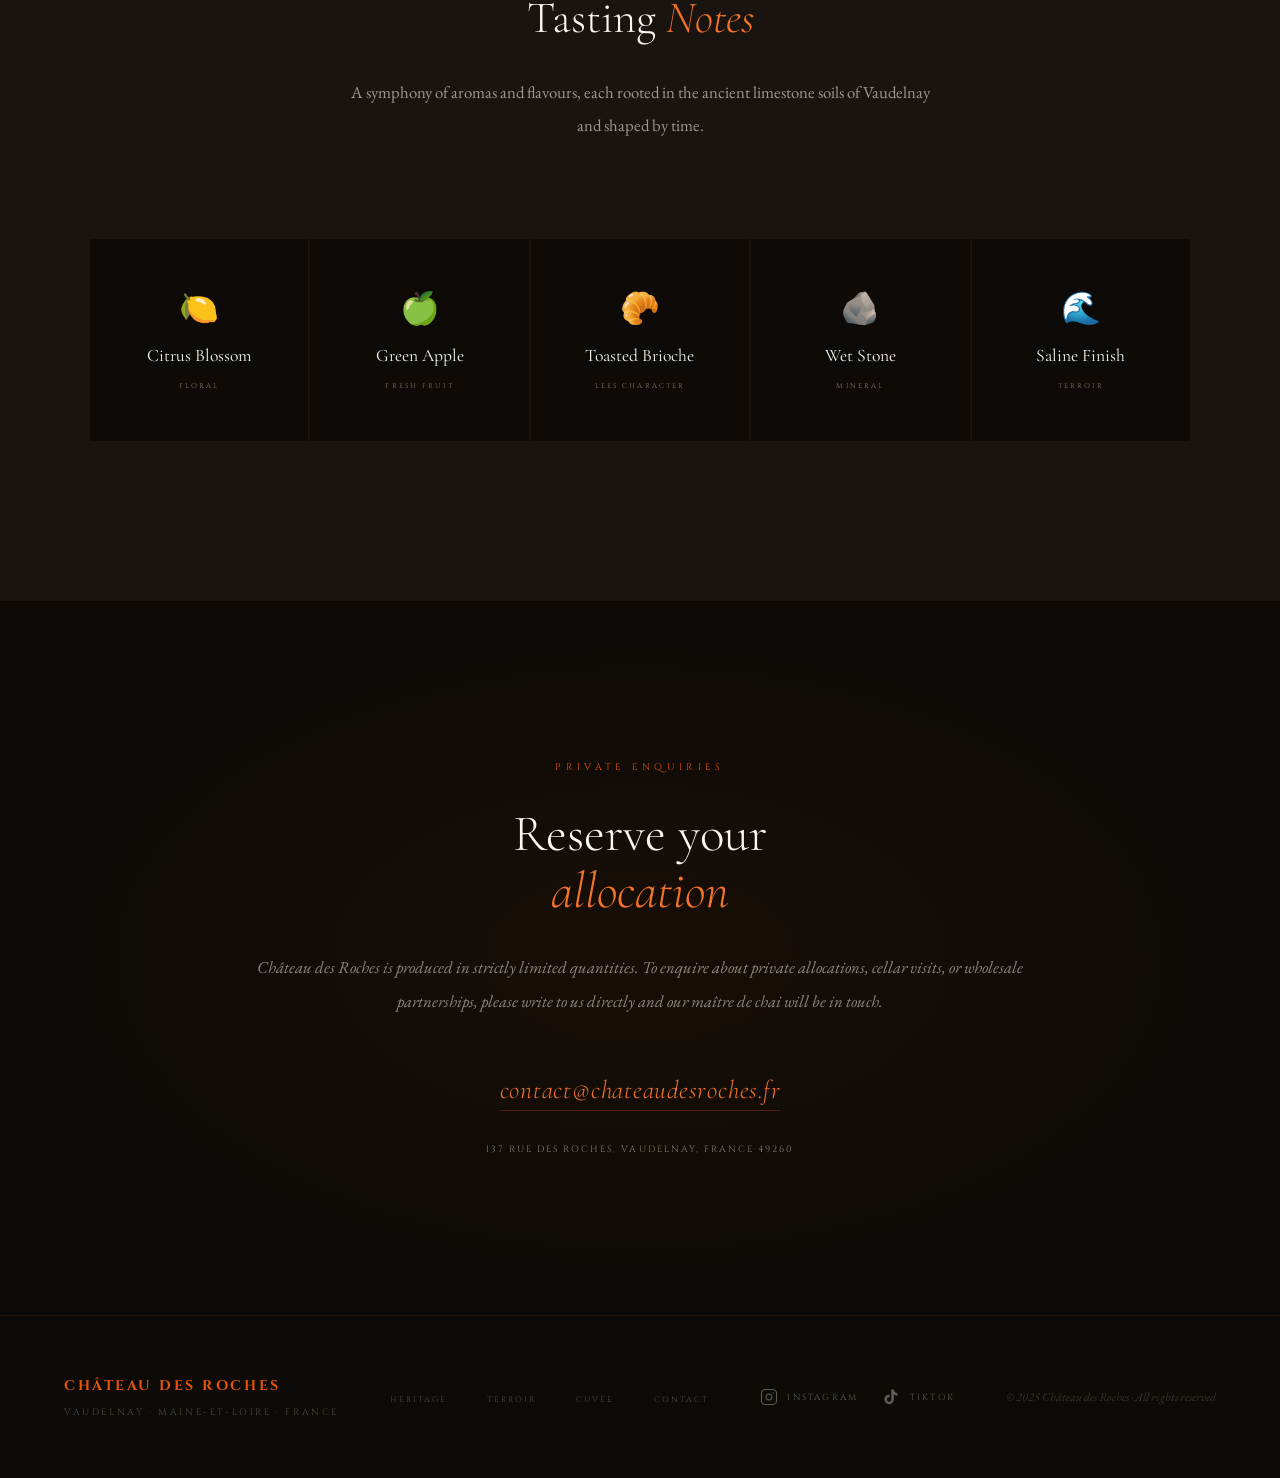
==== commit fa807e02: "Remove bottle from inside hero HTML — single element repositioned via CSS" ====
--- a/en/index.html
+++ b/en/index.html
@@ -126,17 +126,15 @@
         <span class="hero-cta-arrow">→</span>
       </a>
     </div>
-    <div class="hero-bottle">
-      <img src="../images/Chateau_des_Roches_Bottle.PNG" alt="Château des Roches Brut Crémant de Loire">
-    </div>
+
     <div class="scroll-indicator">
       <div class="scroll-line"></div>
       <span>Scroll</span>
     </div>
   </section>
 
-  <!-- MOBILE BOTTLE — shown below hero on phones, hidden on desktop -->
-  <div class="mobile-bottle">
+  <!-- BOTTLE — flows below hero on mobile, pulled into hero on desktop via CSS -->
+  <div class="hero-bottle-wrap">
     <img src="../images/Chateau_des_Roches_Bottle.PNG" alt="Château des Roches Brut Crémant de Loire">
   </div>
 
--- a/css/style.css
+++ b/css/style.css
@@ -23,6 +23,22 @@
 
   --transition-smooth: cubic-bezier(0.25, 0.46, 0.45, 0.94);
   --transition-bounce: cubic-bezier(0.34, 1.56, 0.64, 1);
+}
+
+/* ── Visibility utilities ──────────────────────────────────── */
+.desktop-only {
+  display: block; /* shown on desktop */
+}
+@media (max-width: 768px) {
+  .desktop-only {
+    display: none !important;
+    width: 0 !important;
+    height: 0 !important;
+    overflow: hidden !important;
+    position: absolute !important;
+    clip: rect(0,0,0,0) !important;
+    pointer-events: none !important;
+  }
 }
 
 /* ── Reset ─────────────────────────────────────────────────── */
@@ -852,8 +868,10 @@
     margin-bottom: 2.5rem;
   }
   .hero-eyebrow { margin-bottom: 1.2rem; }
-  /* Hide bottle in hero on mobile — shown in its own section below */
-  .hero-bottle { display: none; }
+  /* Belt-and-braces: also hide .hero-bottle directly */
+  .hero-bottle {
+    display: none !important;
+  }
   .scroll-indicator { left: 1.5rem; }
   .heritage-grid,
   .process-inner,
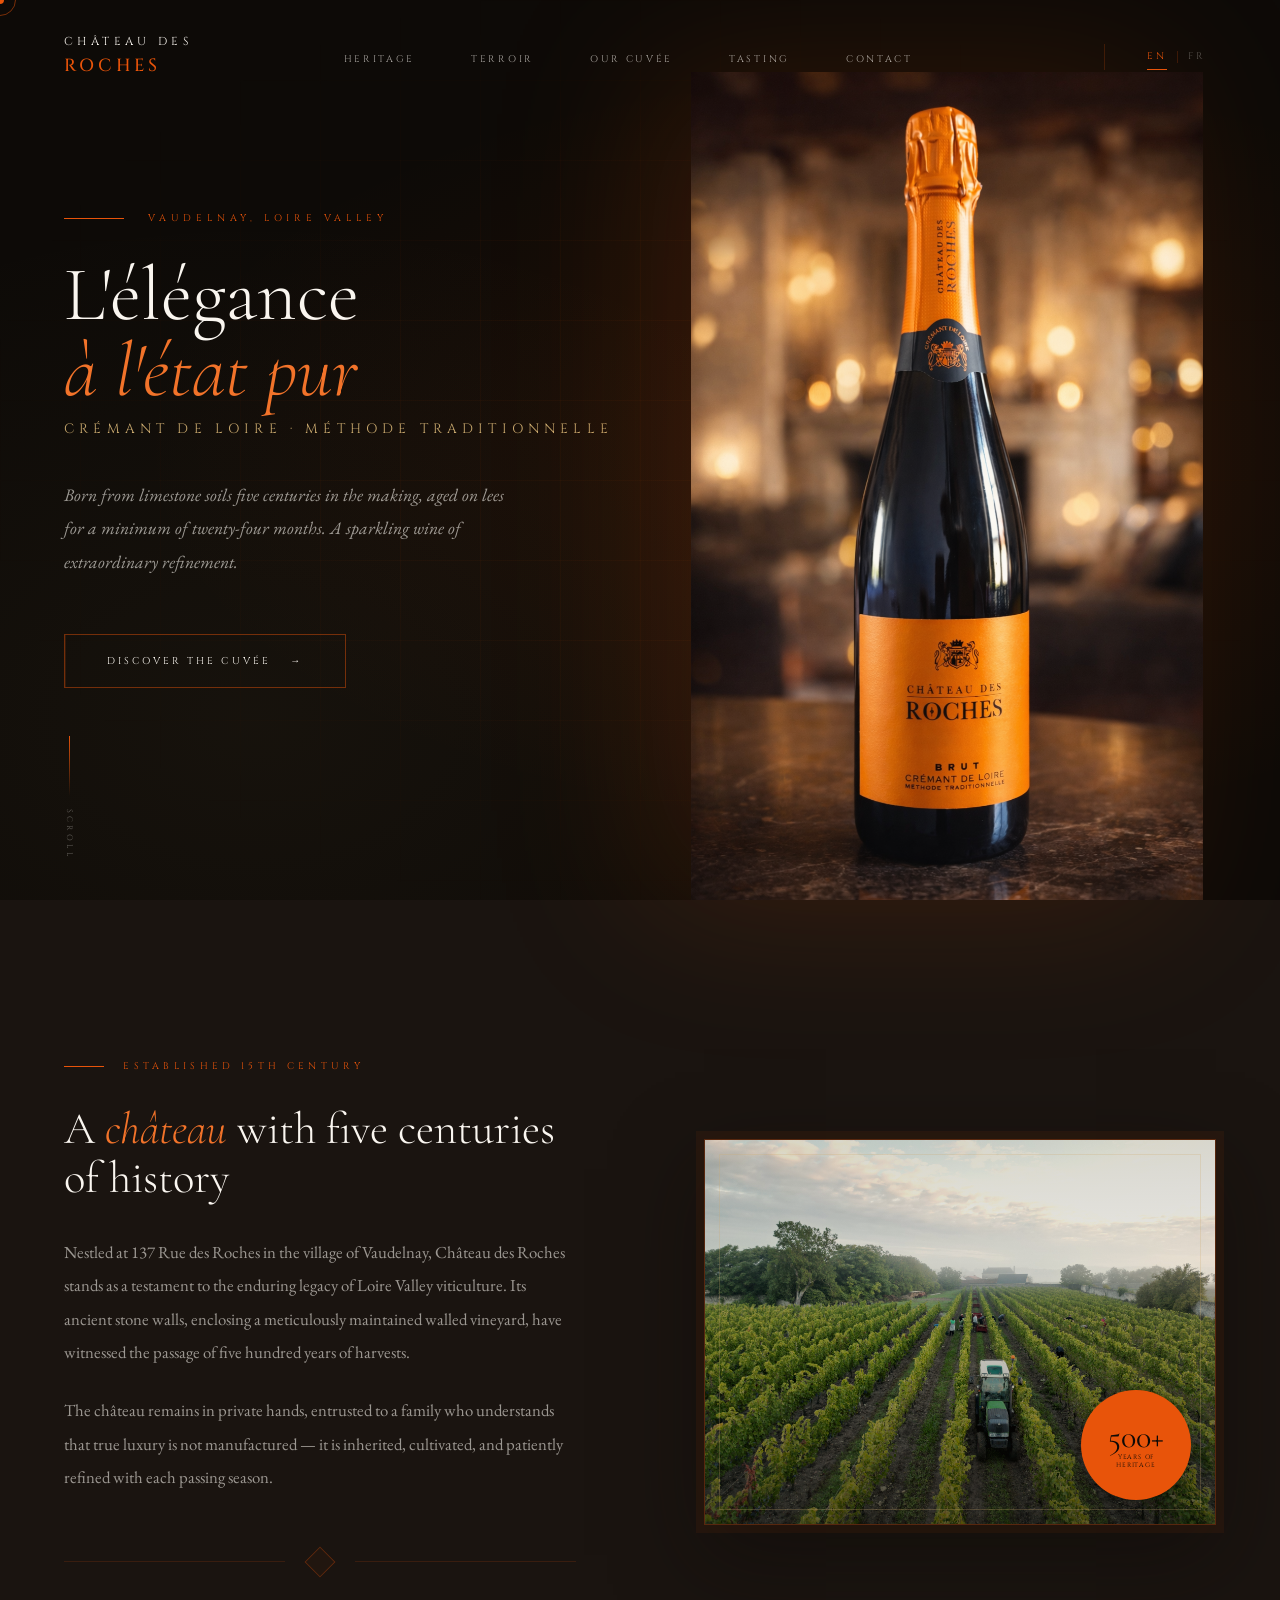
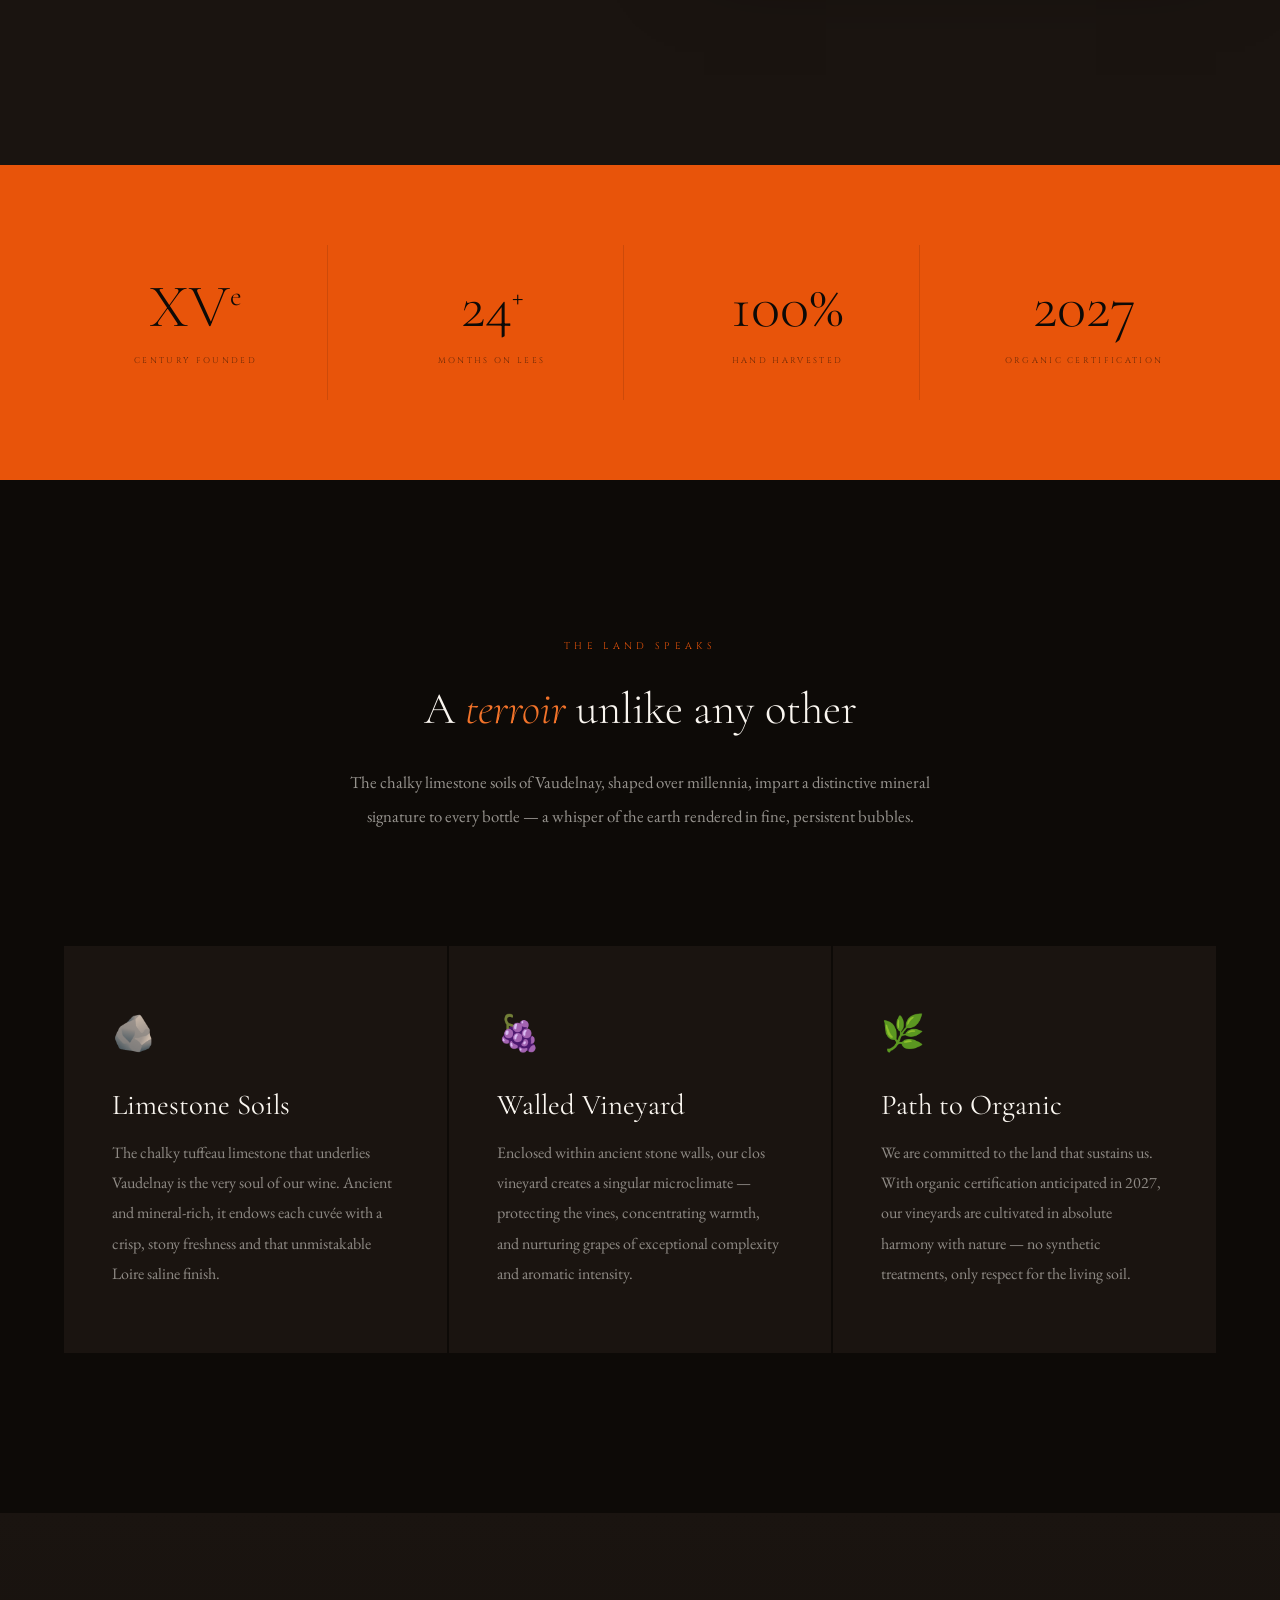
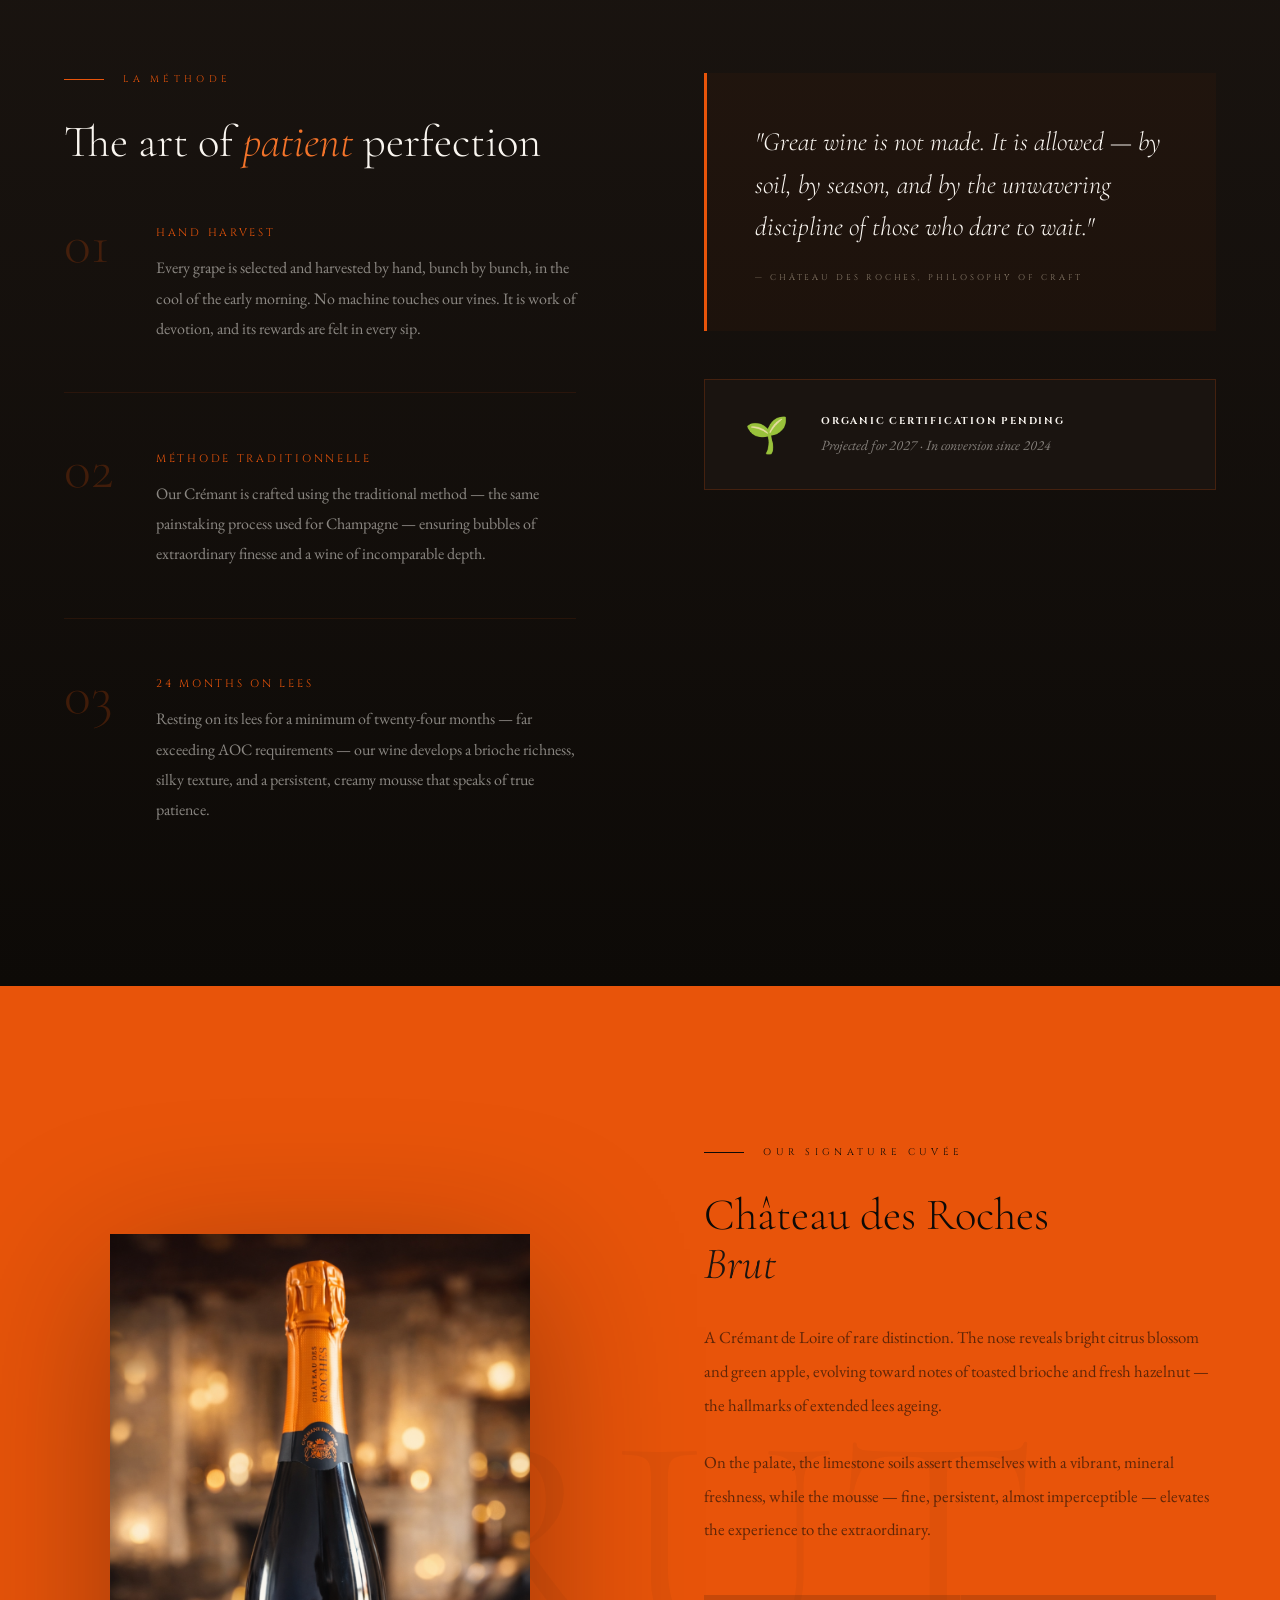
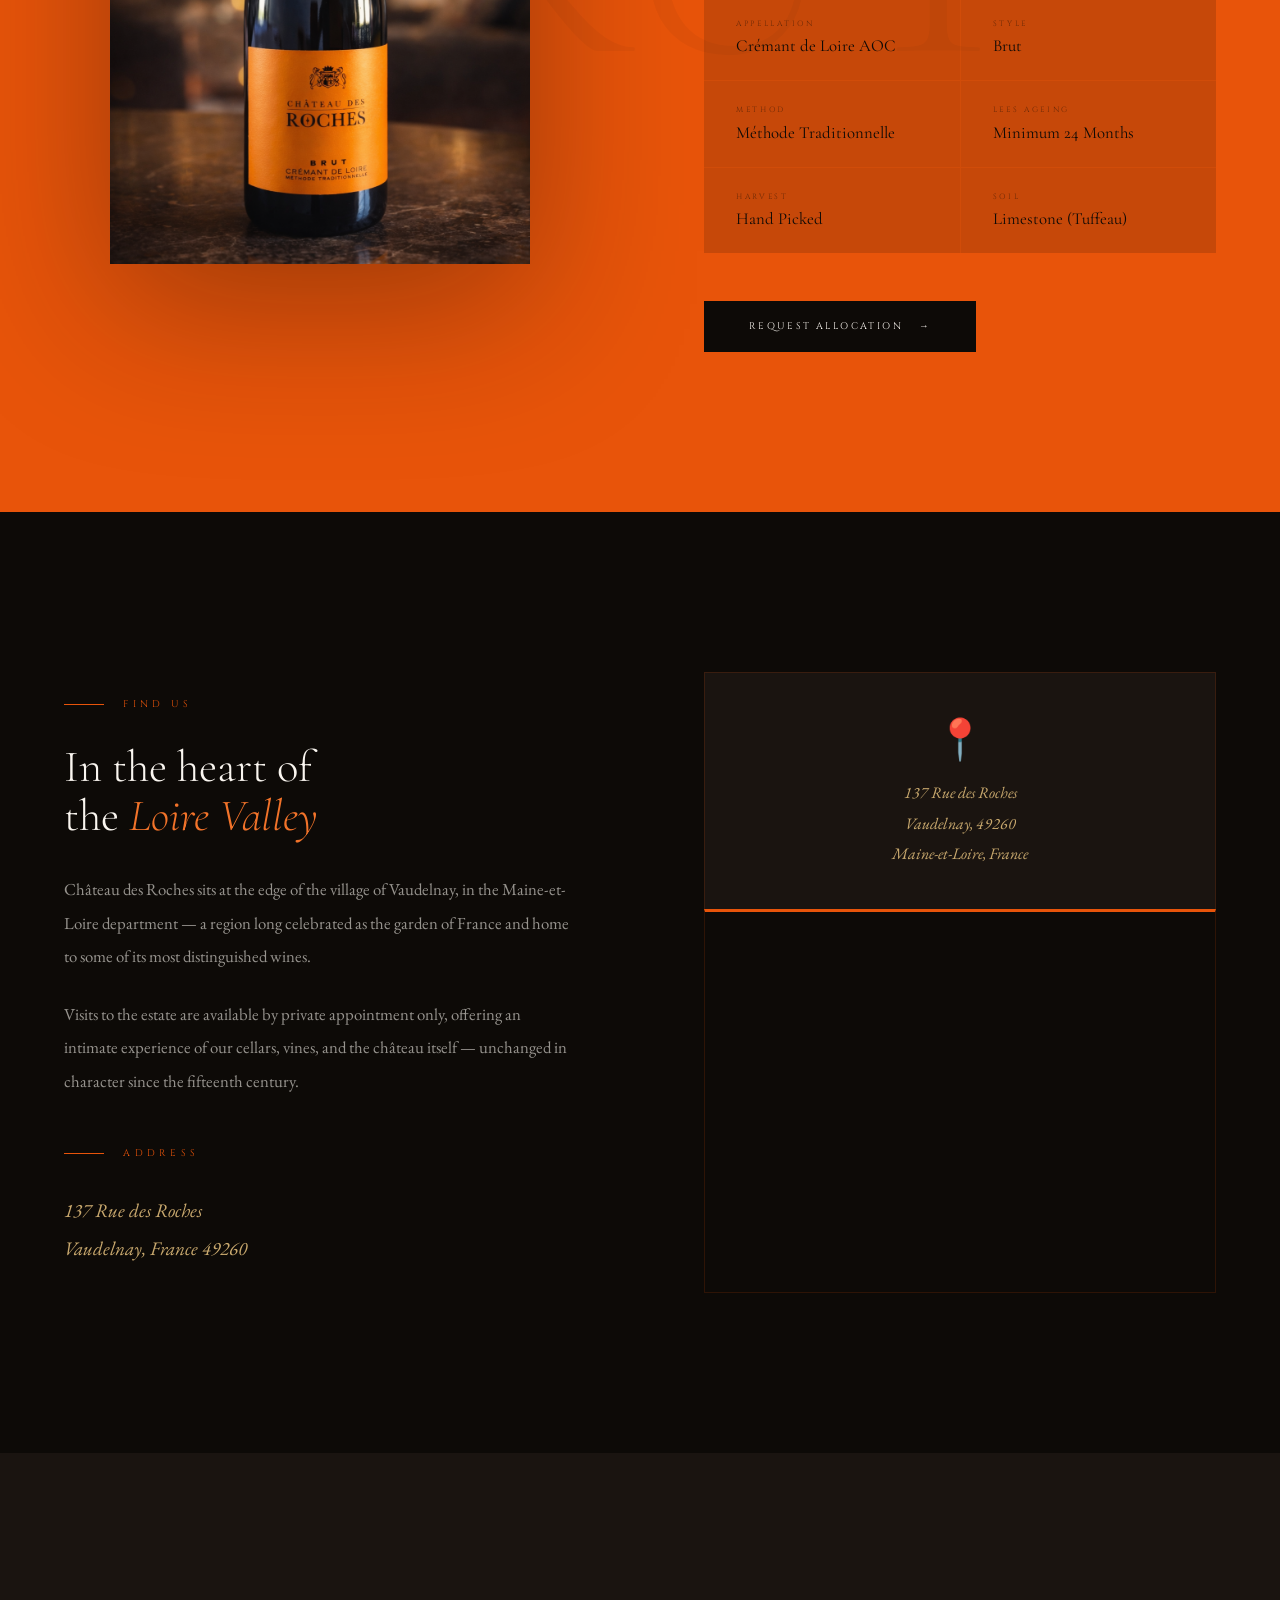
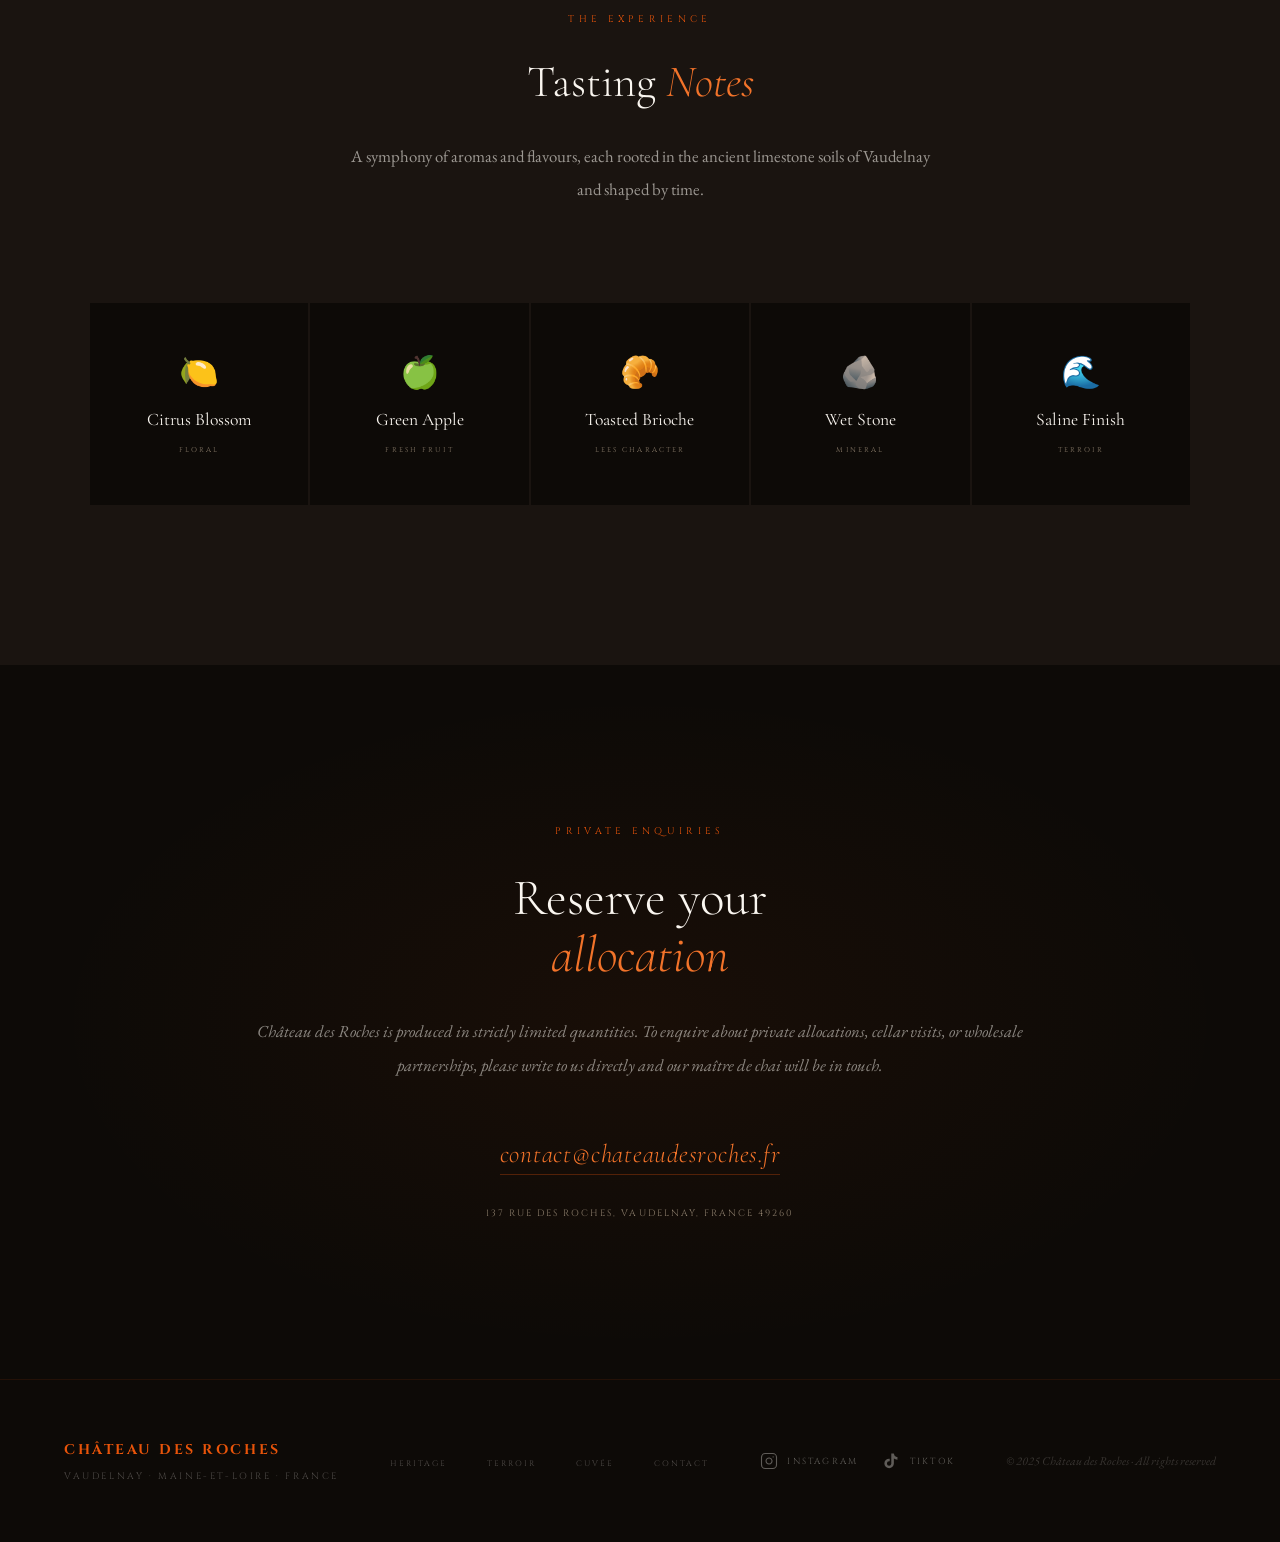
==== commit 46509783: "Add Google Analytics G-HRVBJQRHKJ" ====
--- a/en/index.html
+++ b/en/index.html
@@ -78,6 +78,17 @@
   <link rel="preconnect" href="https://fonts.googleapis.com">
   <link rel="dns-prefetch" href="https://fonts.googleapis.com">
   <link href="https://fonts.googleapis.com/css2?family=Cormorant+Garamond:ital,wght@0,300;0,400;0,500;1,300;1,400&family=Cinzel:wght@300;400;500&family=EB+Garamond:ital,wght@0,400;0,500;1,400&display=swap" rel="stylesheet">
+  <!-- ═══ GOOGLE ANALYTICS ════════════════════════════════════ -->
+  <script async src="https://www.googletagmanager.com/gtag/js?id=G-HRVBJQRHKJ"></script>
+  <script>
+    window.dataLayer = window.dataLayer || [];
+    function gtag(){dataLayer.push(arguments);}
+    gtag('js', new Date());
+    gtag('config', 'G-HRVBJQRHKJ', {
+      'anonymize_ip': true,
+      'cookie_flags': 'SameSite=None;Secure'
+    });
+  </script>
 </head>
 <body>
 
--- a/css/style.css
+++ b/css/style.css
@@ -23,22 +23,6 @@
 
   --transition-smooth: cubic-bezier(0.25, 0.46, 0.45, 0.94);
   --transition-bounce: cubic-bezier(0.34, 1.56, 0.64, 1);
-}
-
-/* ── Visibility utilities ──────────────────────────────────── */
-.desktop-only {
-  display: block; /* shown on desktop */
-}
-@media (max-width: 768px) {
-  .desktop-only {
-    display: none !important;
-    width: 0 !important;
-    height: 0 !important;
-    overflow: hidden !important;
-    position: absolute !important;
-    clip: rect(0,0,0,0) !important;
-    pointer-events: none !important;
-  }
 }
 
 /* ── Reset ─────────────────────────────────────────────────── */
@@ -403,17 +387,59 @@
 .hero-cta:hover { gap: 1.8rem; }
 .hero-cta:hover::before { -webkit-transform: translateX(0); transform: translateX(0); }
 .hero-cta span, .hero-cta-arrow { position: relative; z-index: 1; }
-.hero-bottle {
-  position: absolute;
-  right: 6%; bottom: 0;
-  height: 92vh;
-  z-index: 3;
-  -webkit-animation: bottleReveal 2s cubic-bezier(0.25, 0.46, 0.45, 0.94) 0.4s both;
-  animation: bottleReveal 2s cubic-bezier(0.25, 0.46, 0.45, 0.94) 0.4s both;
-  -webkit-filter: drop-shadow(-40px 0 80px rgba(232, 84, 10, 0.15));
-  filter: drop-shadow(-40px 0 80px rgba(232, 84, 10, 0.15));
-}
-.hero-bottle img { height: 100%; width: auto; -o-object-fit: contain; object-fit: contain; }
+/* Bottle sits in the DOM after the hero section.
+   On desktop: pulled up into the hero visually via negative margin + absolute-like positioning.
+   On mobile: flows naturally below the hero in the page. */
+.hero-bottle-wrap {
+  display: -webkit-box;
+  display: -ms-flexbox;
+  display: flex;
+  -webkit-box-pack: center;
+  -ms-flex-pack: center;
+  justify-content: center;
+  -webkit-box-align: end;
+  -ms-flex-align: end;
+  align-items: flex-end;
+  background: #0D0A07;
+  background: var(--dark);
+  padding: 3rem 2rem 4rem;
+}
+.hero-bottle-wrap img {
+  height: 55vh;
+  max-height: 480px;
+  width: auto;
+  -webkit-filter: drop-shadow(0 20px 60px rgba(232, 84, 10, 0.2));
+  filter: drop-shadow(0 20px 60px rgba(232, 84, 10, 0.2));
+}
+@media (min-width: 769px) {
+  /* On desktop: position the bottle absolutely into the hero */
+  .hero-bottle-wrap {
+    position: absolute;
+    right: 6%;
+    bottom: 0;
+    top: 0;
+    width: 40%;
+    background: transparent;
+    padding: 0;
+    -webkit-box-align: end;
+    -ms-flex-align: end;
+    align-items: flex-end;
+    /* Pull it up to overlap the hero section */
+    margin-top: calc(-100vh);
+    z-index: 3;
+    pointer-events: none;
+    -webkit-animation: bottleReveal 2s cubic-bezier(0.25, 0.46, 0.45, 0.94) 0.4s both;
+    animation: bottleReveal 2s cubic-bezier(0.25, 0.46, 0.45, 0.94) 0.4s both;
+    -webkit-filter: drop-shadow(-40px 0 80px rgba(232, 84, 10, 0.15));
+    filter: drop-shadow(-40px 0 80px rgba(232, 84, 10, 0.15));
+  }
+  .hero-bottle-wrap img {
+    height: 92vh;
+    max-height: none;
+    -webkit-filter: none;
+    filter: none;
+  }
+}
 .scroll-indicator {
   position: absolute;
   bottom: 2.5rem; left: 4rem;
@@ -525,34 +551,6 @@
   background: rgba(232, 84, 10, 0.04);
   -ms-flex-negative: 0;
   flex-shrink: 0;
-}
-
-/* ── Mobile Bottle Section ──────────────────────────────────── */
-.mobile-bottle {
-  display: none;
-}
-@media (max-width: 768px) {
-  .mobile-bottle {
-    display: -webkit-box;
-    display: -ms-flexbox;
-    display: flex;
-    -webkit-box-pack: center;
-    -ms-flex-pack: center;
-    justify-content: center;
-    -webkit-box-align: center;
-    -ms-flex-align: center;
-    align-items: center;
-    background: #0D0A07;
-    background: var(--dark);
-    padding: 3rem 2rem 4rem;
-  }
-  .mobile-bottle img {
-    height: 55vh;
-    max-height: 480px;
-    width: auto;
-    -webkit-filter: drop-shadow(0 20px 60px rgba(232, 84, 10, 0.2));
-    filter: drop-shadow(0 20px 60px rgba(232, 84, 10, 0.2));
-  }
 }
 
 /* ── Heritage ───────────────────────────────────────────────── */
@@ -868,10 +866,7 @@
     margin-bottom: 2.5rem;
   }
   .hero-eyebrow { margin-bottom: 1.2rem; }
-  /* Belt-and-braces: also hide .hero-bottle directly */
-  .hero-bottle {
-    display: none !important;
-  }
+
   .scroll-indicator { left: 1.5rem; }
   .heritage-grid,
   .process-inner,
